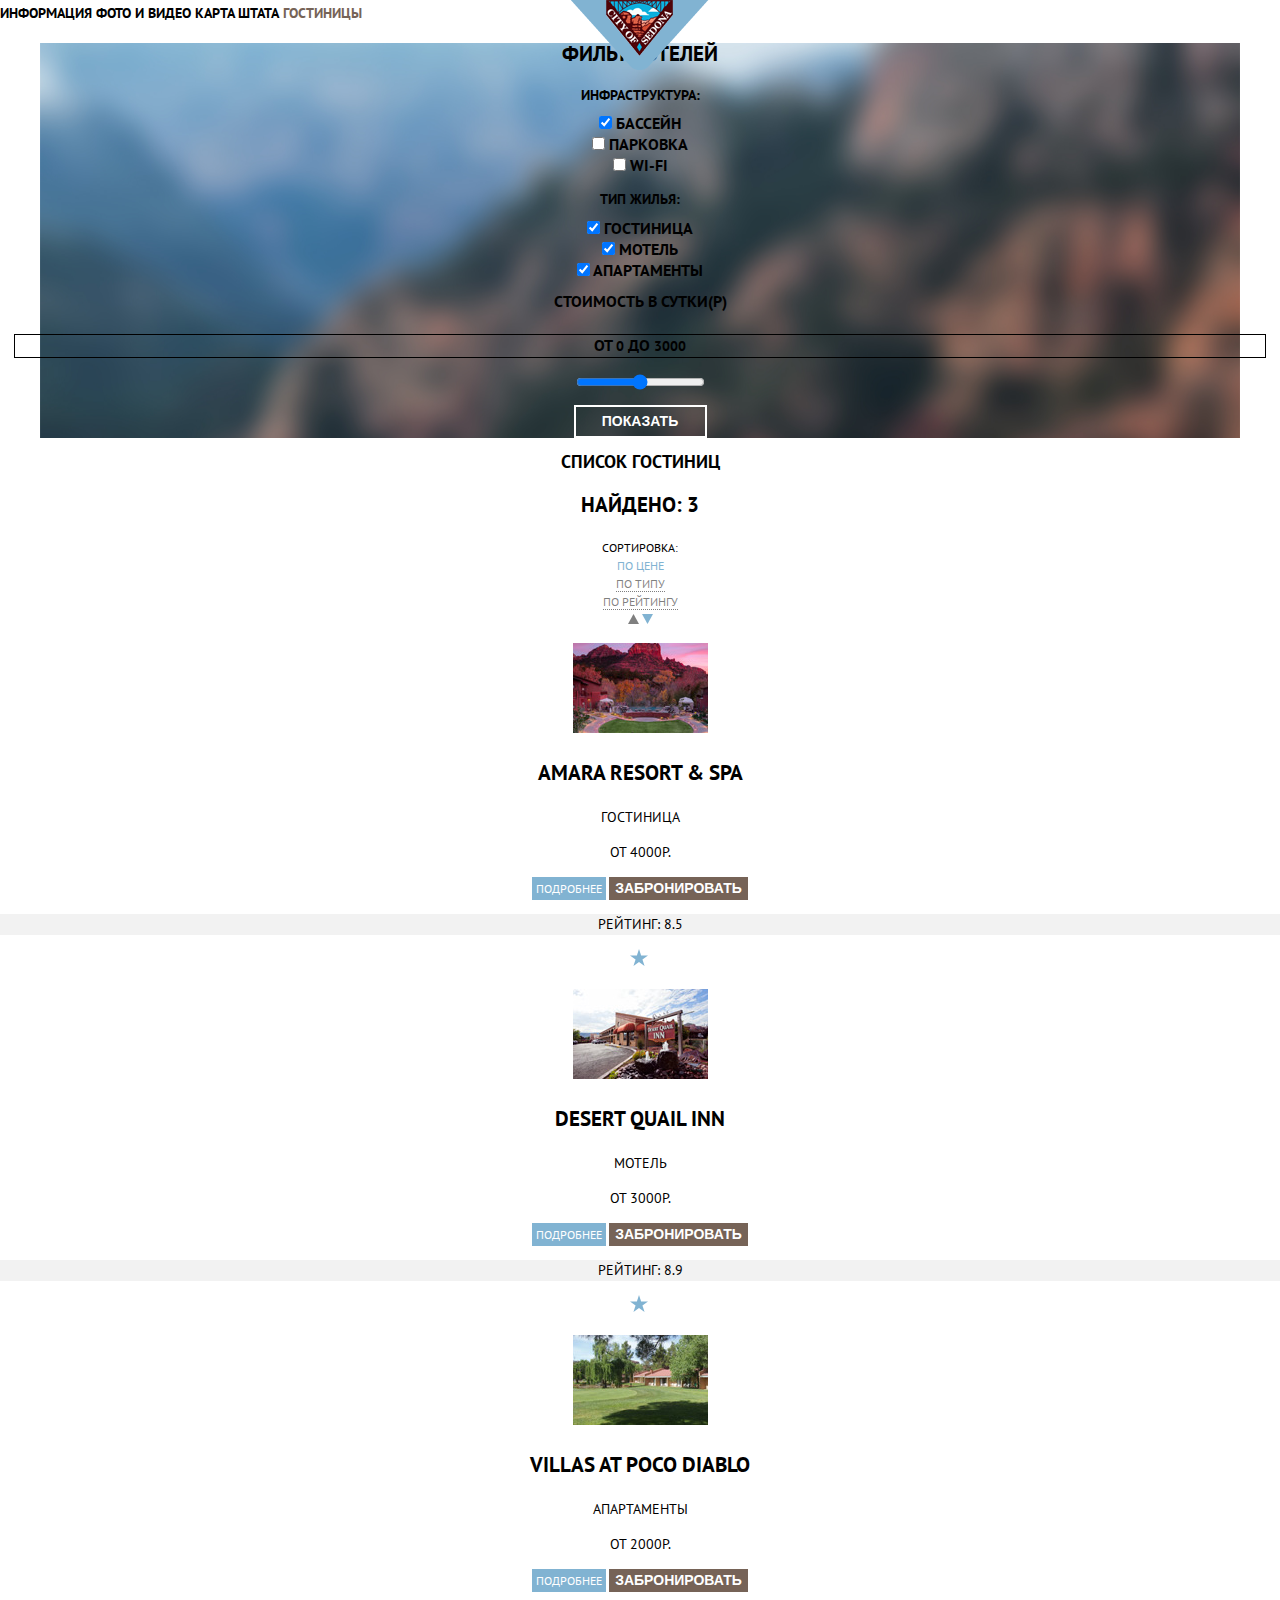
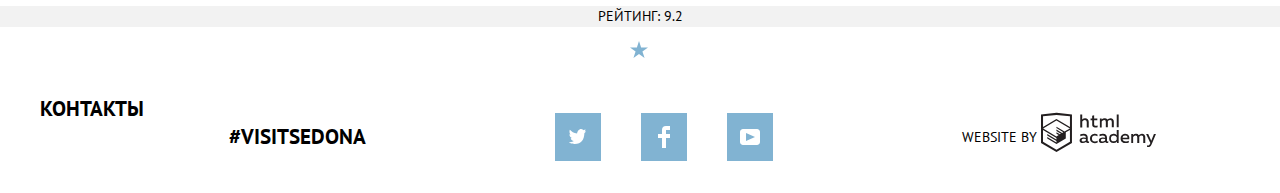
==== hotels.html @ 6b47d081 "Исправлены ошибки базовой стилизации" ====
<!DOCTYPE html>
<html lang="ru">
  <head>
    <meta charset="utf-8">
    <title>HTML Academy: Седона</title>
    <link href="https://fonts.googleapis.com/css?family=PT+Sans:400,700&amp;subset=cyrillic" rel="stylesheet">
    <link href="css/normalize.css" rel="stylesheet">
    <link href="css/style.css" rel="stylesheet">
  </head>
  <body>
  	<!-- Меню -->
	<header class="main-header">
		<nav class="main-menu">
			<a href="index.html" class="main-logo">
				<img src="img/main-logo.png" width="138" height="70" alt="City of Sedona">
			</a>
			<ul class="navigation">
				<li class="navigation-item">
					<a href="info.html" class="navigation-item-link">Информация</a>
				</li>
				<li class="navigation-item">
					<a href="photo.html" class="navigation-item-link">Фото и Видео</a>
				</li>
				<li class="navigation-item">
					<a href="video.html" class="navigation-item-link">Карта штата</a>
				</li>
				<li class="navigation-item navigation-active-item">
					<a href="hotels.html" class="navigation-item-link">Гостиницы</a>
				</li>
			</ul>
		</nav>
	</header>
	<main class="container">
		<!-- Форма выбора -->
		<section class="hotels-filter">
			<h2 class="visually-hidden">Фильтр отелей</h2>
			<form class="filter-form" action="https://echo.htmlacademy.ru" method="post">
				<fieldset class="filter-form-group">
					<legend class="comfort-check">Инфраструктура:</legend>
					<ul class="comfort">
						<li class="comfort-item">
							<input class="check-item" id="pool" type="checkbox" name="pool" checked>
							<label class="check-name" for="pool">Бассейн</label>
						</li>
						<li class="comfort-item">
							<input class="check-item" id="parking" type="checkbox" name="parking">
							<label class="check-name" for="parking">Парковка</label>
						</li>
						<li class="comfort-item">
							<input class="check-item" id="wi-fi" type="checkbox" name="wi-fi">
							<label class="check-name" for="wi-fi">Wi-fi</label>
						</li>
					</ul>
				</fieldset>
				<fieldset class="filter-form-group">
					<legend class="comfort-check">Тип жилья:</legend>
					<ul class="hotels-type">
						<li class="hotels-type-item">
							<input class="check-item" id="hotel" type="checkbox" name="hotel" checked>
							<label class="check-name" for="hotel">Гостиница</label>
						</li>
						<li class="hotels-type-item">
							<input class="check-item" id="motel" type="checkbox" name="motel" checked>
							<label class="check-name" for="motel">Мотель</label>
						</li>
						<li class="hotels-type-item">
							<input class="check-item" id="apartments" type="checkbox" name="apartments" checked>
							<label class="check-name" for="apartments">Апартаменты</label>
						</li>
					</ul>
				</fieldset>
				<fieldset class="filter-form-group">
					<legend class="price-of-day">Стоимость в сутки(Р)</legend>
					<p class="filter-price">
						от
						<span class="filter-price-item">0</span>
						до
						<span class="filter-price-item">3000</span>
					</p>
	      			<input type="range" name="filter-price">
				</fieldset>
				<button class="filter-btn" type="submit">Показать</button>
			</form>
		</section>
		<!-- Сортировка -->
		<section class="hotels-results">
			<h2 class="visually-hidden">Список гостиниц</h2>
			<h3>Найдено: <span class="hotels-count">3</span></h3>
			<span>Сортировка:</span>
			<ul class="hotels-sorting-parameters">
				<!-- 2 класса у цены -->
				<li class="hotel-sorting sorting-active">
					<a href="#" class="hotel-sorting-btn">По цене</a>
				</li> 
				<li class="hotels-sorting">
					<a href="#" class="hotel-sorting-btn">По типу</a>
				</li>
				<li class="hotels-sorting">
					<a href="#" class="hotel-sorting-btn">По рейтингу</a>
				</li>
				<!-- стрелки справа  #231F20-->
			</ul>
			<a href="#" class="sort-up"></a>
			<a href="#" class="sort-down"></a>
		<!-- Список гостиниц -->
				<!-- 1-й -->
			<ul class="hotels-list">
				<li class="hotel-item">
					<p class="hotel-img">	
						<img src="img/hotel1.jpg" alt="Amara Resort & SPA">
					</p>
					<h3>
						<a href="#" class="hotel-name">Amara Resort & SPA</a>
					</h3>
					<!-- <a href="#" class="hotel-name">Amara Resort & SPA</a> -->
					<p class="hotel-type">Гостиница</p>
					<p class="hotel-price">от 4000р.</p>
					<a class="hotel-more-info" href="info.html">Подробнее</a>
					<button class="hotel-btn-booking" type="button">Забронировать</button>
					<p class="rating">Рейтинг: 8.5</p>
					<p class="star-rating" tabindex="0" aria-label="hotel rating">
						<span class="star-item"></span>
					</p>
				</li>
				<!-- 2-ой -->
				<li class="hotel-item">
					<p class="hotel-img">
						<img src="img/hotel2.jpg" alt="Desert Quail Inn">
					</p>
					<h3>
						<a href="#" class="hotel-name">Desert Quail Inn</a>
					</h3>
					<p class="hotel-type">Мотель</p>
					<p class="hotel-price">от 3000р.</p>
					<a class="hotel-more-info" href="info.html">Подробнее</a>
					<button class="hotel-btn-booking" type="button">Забронировать</button>
					<p class="rating">Рейтинг: 8.9</p>
					<p class="star-rating" tabindex="0" aria-label="hotel rating">
						<span class="star-item"></span>
					</p>
				</li>
				<!-- 3-й -->
				<li class="hotel-item">
					<p class="hotel-img">
						<img src="img/hotel3.jpg" alt="Villas at Poco Diablo">
					</p>
					<h3>
						<a href="#" class="hotel-name">Villas at Poco Diablo</a>	
					</h3>
					<p class="hotel-type">Апартаменты</p>
					<p class="hotel-price">от 2000р.</p>
					<a class="hotel-more-info" href="info.html">Подробнее</a>
					<button class="hotel-btn-booking" type="button">Забронировать</button>
					<p class="rating">Рейтинг: 9.2</p>
					<p class="star-rating" tabindex="0" aria-label="hotel rating">
						<span class="star-item"></span>
					</p>
				</li>
			</ul>				
		</section>
	</main>
	<footer class="main-footer">
		<!-- Контакты -->
		<h2 class="visually-hidden">Контакты</h2>
		<div class="footer-hashtag">
			<p class="hashtag">#Visitsedona</p>
		</div>
		<div class="footer-social">
			<ul class="social">
				<li class="social-item">
					<a href="https://www.google.ru/" class="twitter" aria-label="twitter"></a>
				</li>
				<li class="social-item">
					<a href="https://www.google.ru/" class="facebook" aria-label="facebook"></a>
				</li>
				<li class="social-item">
					<a href="https://www.google.ru/" class="youtube" aria-label="youtube"></a>
				</li>
			</ul>
		</div>
		<div class="footer-copyright">
			<span class="website">Website by</span>
			<a href="https://htmlacademy.ru/intensive/htmlcss" class="footer-logo" aria-label="Website HTML Academy">
				<img src="img/logo-htmlacademy.svg" width="115" height="41" alt="HTML-Academy">
			</a>
		</div>
	</footer>
  </body>
</html>
---- css/style.css ----
body {
	margin: 0;
	padding: 0;
	
	font-family: "PT Sans", Arial, sans-serif;
	font-size: 14px;
	line-height: 21px;
	font-weight: bold;
	color: #000;
	text-transform: uppercase;

}

a {
  text-decoration: none;
}

ul {
	padding: 0;
	margin: 0;
}

.main-logo {
	position: absolute;
	margin-top: 0px;
	left: 50%;
	transform: translateX(-50%);
}

.main-menu {
	font-size: 14px;
	line-height: 26px;
	color: #ffffff;
	position: relative;
	background-color: #ffffff;
}

.navigation {
	list-style: none;
  	
}

.navigation-item {
  	display: inline-block;
}



/*ссылки в меню навигации*/
.navigation-item-link {
	text-decoration: none;
	color: #000;

}

.navigation-item-link:hover,
.navigation-item-link:focus {
	color: #81b3d2;
}

.navigation-item-link:active{
	color: rgba(0,0,0, 0.5);
}

.navigation-active-item .navigation-item-link{
	color: rgb(118,99,87);
}

/*main*/
.container{
	background-color: #fff;
	text-align: center;
	
}
/*фон для приемуществ*/
.reasons-list,
.features-list{
	list-style: none;
	font-size: 0;
	margin: 0;
	padding: 0;
	
}

.reasons-city {
	font-size: 21px;
	line-height: 21px;
	font-weight: bold;
}

.reasons-city-text {
	font-size: 14px;
	line-height: 24px;
	font-weight: normal;

}

.reasons-item {
	background-color: rgb(129,179,210);

	padding: 20px;
	
	font-size: 21px;
	line-height: 21px;
	/*text-align: center;*/
	font-weight: bold;
	font-weight: normal;
}

.reasons-list .last-reasons{
	background-color: rgb(238,238,238);
	padding: 20px;
		
	font-size: 21px;
	line-height: 21px;
	/*text-align: center;*/
	font-weight: bold;
	font-weight: normal;
}


/*списки преимуществ*/

.reasons-name{
	font-size: 21px;
	line-height: 21px;
	font-weight: bold;
}
.reasons-number,
.reasons-text {
	font-size: 14px;
	line-height: 21px;

}

.features-item {
	font-weight: bold;
	font-size: 21px;
	line-height: 21px;
	text-align: center;
}



/*.features-caption {*/
	/*font-weight: bold;
	font-size: 21px;
	line-height: 21px;
	text-align: center;
}*/

.features-text {
	font-size: 14px;
	line-height: 21px;
	
	font-weight: normal;
}

/*.about .reasons-text,
.reasons-name{
	text-align: center;
}*/

/*Поиск гостиницы в Седоне*/

.booking {
	text-align: center;
}

.booking-interesting {
	font-size: 30px;
	line-height: 36px;
}

.booking-text {
	font-size: 14px;
	line-height: 24px;
	font-weight: normal;
}

.booking-form-btn {
	font-size: 21px;
	line-height: 26px;
	text-align: center;
	font-weight: bold;
	text-transform: uppercase;

	background-color: rgb(118,99,87);
	color: rgb(255,255,255);

	border: none;
	width: 568px;
	height: 86px;
}

.booking-form-btn:hover {
	background-color: rgb(96,78,67);
}

.booking-form-btn:active {
	background-color: rgb(80,62,51);
	color: rgba(255,255,255, 0.5);
}

.calendar {
	border: none;
	padding: 5px;
	width: 21px;
	height: 22px;	
}

.people-btn {
	/*background-position: center;*/
	border: none;
	padding: 5px;
}

.hotels-search {
	text-align: center;
}

.find-btn {
	padding: 10px;
	margin: 10px;
	text-transform: uppercase;
	font-size: 21px;
	line-height: 26px;
	text-align: center;
	font-weight: bold;
	color: rgb(255,255,255);

	background-color: rgb(129,179,210);
	width: 458px;
	/*height: 58px;*/
	border: none;
}

.find-btn:hover {
	background-color: rgb(102,158,192);
}

.find-btn:active {
	background-color: rgb(102,158,192);
	color: rgba(255,255,255, 0.5);
}

/*форма поиска*/

.hotels-search-form {
	font-size: 14px;
	line-height: 26px;
	font-weight: bold;

}

.date-input {
	font-size: 14px;
	line-height: 26px;
	font-weight: bold;

	border: none;
	width: 346px;
	/*height: 38px;*/
	background-color: rgb(242,242,242);
}

.adults {
	background-color: rgb(242,242,242);
	text-align: center;
	border: none;
	width: 38px;
	height: 38px;
}

.calendar {
	text-align: center;
	border: none;
	cursor: pointer;

	background-image: url("../img/calendar.svg");
}

.count-input {
	background-color: rgb(242,242,242);
	text-align: center;
	border: none;
	width: 38px;
	height: 38px;
}

.people-btn {

	border: none;
	width: 38px;
	height: 38px;
	
}

.count-minus {
	background-image: url("../img/minus.png");
	background-repeat: no-repeat;
	background-position: center;

}

.count-plus {
	background-image: url("../img/plus.png");
	background-repeat: no-repeat;
	background-position: center;
}

/*footer*/
/* flex footer*/
.main-footer {
	display: flex;
	min-height: 112px;
	max-width: 1200px;
	margin: auto;
/*	flex-direction: row;
	justify-content: center*/;
}

.footer-hashtag {
	/*display: flex;*/
	font-size: 21px;
	line-height: 26px;
	text-align: center;
	font-weight: bold;

	margin: auto;
}

.footer-copyright {
	font-size: 14px;
	line-height: 26px;
	text-align: center;
}

.footer-social {
	margin: auto;
}
.social {
	display: flex;
}

.social-item li:not(:last-child) {
	margin-right: 5px;
}

.footer-copyright {
	margin: auto;
}

/*.copyrigth-wraper {
	margin: auto;
}*/

.website {
	display: inline-block;
	vertical-align: middle;
	font-weight: normal;
}

.footer-logo {
	display: inline-block;
	vertical-align: middle;
}

.social-item {
	list-style: none;
	margin: 10px;
	padding: 10px;
	text-align: center;
	display: inline-block;
	vertical-align: middle;
}

.twitter,
.facebook,
.youtube {
	display: inline-block;
	width: 46px;
	height: 48px;
	background-image: url("../img/twitter.svg");
	background-repeat: no-repeat;
	background-color: rgb(129,179,210);
	vertical-align: middle;
	background-position: center;
}

.facebook {
	background-image: url("../img/fb-icon.svg");
}

.youtube {
	background-image: url("../img/youtube.svg");
}


/*hotels*/
.hotels-filter {
	background-image: url("../img/filter background.png");
	background-repeat: no-repeat;
  	background-position: top center;
  	list-style: none;

}

.filter-form-group {
	border: none;
	font-size: 16px;
	line-height: 21px;

}

/*.filter-check legend {
	font-size: 16px;
	line-height: 21px;
}*/

.filter-price-item {
	font-size: 14px;
	line-height: 21px;
	
}

.filter-price {
	border: 1px solid #000000;
}

.filter-btn {
	font-size: 14px;
	line-height: 21px;
	font-weight: bold;
	text-transform: uppercase;
	padding: 4px;
	color: #fff;
	background-color: transparent;
	border: 2px solid white;
	width: 133px;
	/*height: 32px;*/

}

.comfort,
.hotels-type{
	list-style: none;
	position: 0;
	margin: 0;
}

.comfort-check {
	font-size: 14px;
	line-height: 26px;
}

.hotels-sorting-parameters {
	list-style: none;
}

.hotels-results h3 {
	font-size: 21px;
	line-height: 26px;
}

.hotels-results span {
	font-size: 12px;
	line-height: 18px;
}
.hotels-results .hotels-count {
	font-size: 21px;
	line-height: 26px;
}

/*сортировка*/
.hotels-results {
	font-size: 12px;
	line-height: 18px;
	font-weight: normal;
}


.hotels-sorting a {
	font-size: 12px;
	line-height: 18px;
	text-decoration: none;
	border-bottom: 1px dotted;
	color: rgba(0,0,0, 0.5);
	list-style: none;
}

.hotels-sorting a:hover {
	color: #81b3d2;
}

.hotels-sorting a:active {
	color: #000;
}

.sorting-active a {
	color: #81b3d2;
}

.sort-up {
	display: inline-block;
	background-image: url("../img/icon-up-dir.svg");
	background-repeat: no-repeat;
	width: 11px;
	height: 10px;
	
}

.sort-down {
	display: inline-block;
	background-image: url("../img/icon-down-dir.svg");
	background-repeat: no-repeat;
	width: 11px;
	height: 10px;

}

/*Список отелей*/

.hotels-list {
	list-style: none;
}

.hotel-name {
	text-decoration: none;
	font-size: 21px;
	line-height: 26px;
	font-weight: bold;
	color: #000;
}

.hotel-name:hover {
	color: rgb(129,179,210);
}

.hotel-name:active {
	color: rgba(0,0,0, 0.5);
}

.hotel-item p {
	font-size: 14px;
	line-height: 21px;
}

.hotel-more-info {
	padding: 4px;
	text-decoration: none;
	background-color: rgb(129,179,210);
	color: rgb(255,255,255);
}

.hotel-more-info:hover {
	background-color: rgb(102,158,192);
	color: rgb(255,255,255);
}

.hotel-more-info:active {
	background-color: rgb(84,150,189);
	color: rgba(255,255,255, 0.5);
}

.hotel-btn-booking {
	
	font-size: 14px;
	line-height: 21px;
	text-align: center;
	font-weight: bold;
	text-transform: uppercase;
	background-color: rgb(118,99,87);
	color: rgb(255,255,255);
	border: none;
}

.hotel-btn-booking:hover {
	background-color: rgb(96,78,67);
}

.hotel-btn-booking:active {
	background-color: rgb(80,62,51);
	color: rgba(255,255,255, 0.5);
}

.rating {
	background-color: #f2f2f2;
}

.star-item {
	display: inline-block;
	background-image: url("../img/star.svg");
	background-repeat: no-repeat;
	color: rgb(129,179,210);
	width: 20px;
	height: 20px;
}
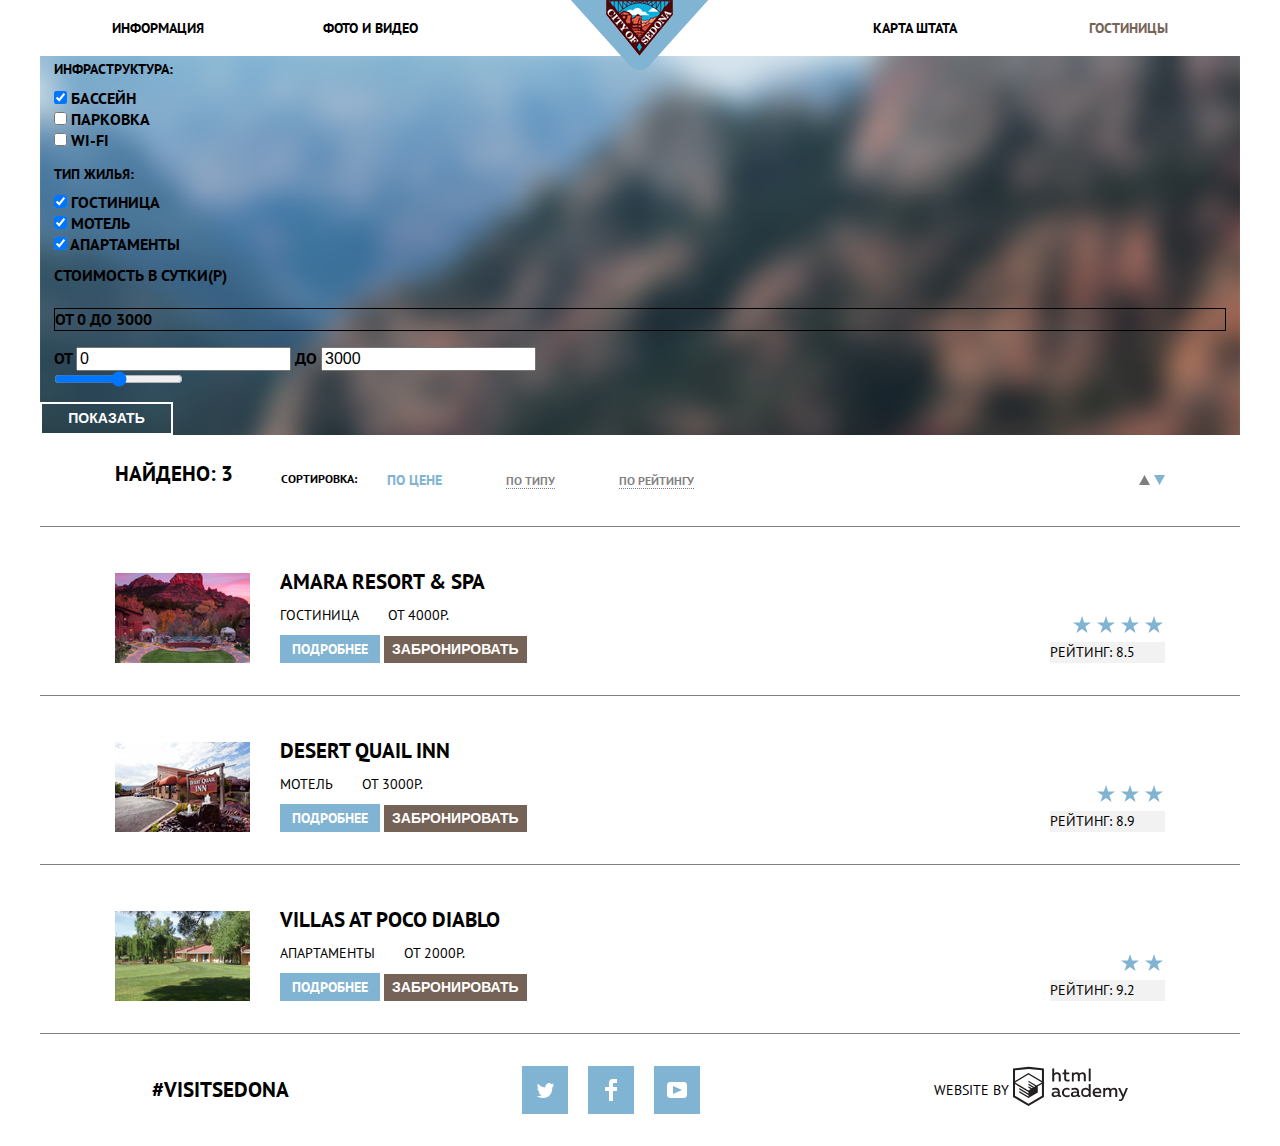
==== commit 771fa7fd: "Сетка на флексах" ====
--- a/hotels.html
+++ b/hotels.html
@@ -9,181 +9,251 @@
   </head>
   <body>
   	<!-- Меню -->
-	<header class="main-header">
-		<nav class="main-menu">
-			<a href="index.html" class="main-logo">
-				<img src="img/main-logo.png" width="138" height="70" alt="City of Sedona">
-			</a>
-			<ul class="navigation">
-				<li class="navigation-item">
-					<a href="info.html" class="navigation-item-link">Информация</a>
-				</li>
-				<li class="navigation-item">
-					<a href="photo.html" class="navigation-item-link">Фото и Видео</a>
-				</li>
-				<li class="navigation-item">
-					<a href="video.html" class="navigation-item-link">Карта штата</a>
-				</li>
-				<li class="navigation-item navigation-active-item">
-					<a href="hotels.html" class="navigation-item-link">Гостиницы</a>
-				</li>
-			</ul>
-		</nav>
-	</header>
-	<main class="container">
-		<!-- Форма выбора -->
-		<section class="hotels-filter">
-			<h2 class="visually-hidden">Фильтр отелей</h2>
-			<form class="filter-form" action="https://echo.htmlacademy.ru" method="post">
-				<fieldset class="filter-form-group">
-					<legend class="comfort-check">Инфраструктура:</legend>
-					<ul class="comfort">
-						<li class="comfort-item">
-							<input class="check-item" id="pool" type="checkbox" name="pool" checked>
-							<label class="check-name" for="pool">Бассейн</label>
-						</li>
-						<li class="comfort-item">
-							<input class="check-item" id="parking" type="checkbox" name="parking">
-							<label class="check-name" for="parking">Парковка</label>
-						</li>
-						<li class="comfort-item">
-							<input class="check-item" id="wi-fi" type="checkbox" name="wi-fi">
-							<label class="check-name" for="wi-fi">Wi-fi</label>
-						</li>
-					</ul>
-				</fieldset>
-				<fieldset class="filter-form-group">
-					<legend class="comfort-check">Тип жилья:</legend>
-					<ul class="hotels-type">
-						<li class="hotels-type-item">
-							<input class="check-item" id="hotel" type="checkbox" name="hotel" checked>
-							<label class="check-name" for="hotel">Гостиница</label>
-						</li>
-						<li class="hotels-type-item">
-							<input class="check-item" id="motel" type="checkbox" name="motel" checked>
-							<label class="check-name" for="motel">Мотель</label>
-						</li>
-						<li class="hotels-type-item">
-							<input class="check-item" id="apartments" type="checkbox" name="apartments" checked>
-							<label class="check-name" for="apartments">Апартаменты</label>
-						</li>
-					</ul>
-				</fieldset>
-				<fieldset class="filter-form-group">
-					<legend class="price-of-day">Стоимость в сутки(Р)</legend>
-					<p class="filter-price">
-						от
-						<span class="filter-price-item">0</span>
-						до
-						<span class="filter-price-item">3000</span>
-					</p>
-	      			<input type="range" name="filter-price">
-				</fieldset>
-				<button class="filter-btn" type="submit">Показать</button>
-			</form>
-		</section>
-		<!-- Сортировка -->
-		<section class="hotels-results">
-			<h2 class="visually-hidden">Список гостиниц</h2>
-			<h3>Найдено: <span class="hotels-count">3</span></h3>
-			<span>Сортировка:</span>
-			<ul class="hotels-sorting-parameters">
-				<!-- 2 класса у цены -->
-				<li class="hotel-sorting sorting-active">
-					<a href="#" class="hotel-sorting-btn">По цене</a>
-				</li> 
-				<li class="hotels-sorting">
-					<a href="#" class="hotel-sorting-btn">По типу</a>
-				</li>
-				<li class="hotels-sorting">
-					<a href="#" class="hotel-sorting-btn">По рейтингу</a>
-				</li>
-				<!-- стрелки справа  #231F20-->
-			</ul>
-			<a href="#" class="sort-up"></a>
-			<a href="#" class="sort-down"></a>
-		<!-- Список гостиниц -->
-				<!-- 1-й -->
-			<ul class="hotels-list">
-				<li class="hotel-item">
-					<p class="hotel-img">	
-						<img src="img/hotel1.jpg" alt="Amara Resort & SPA">
-					</p>
-					<h3>
-						<a href="#" class="hotel-name">Amara Resort & SPA</a>
-					</h3>
-					<!-- <a href="#" class="hotel-name">Amara Resort & SPA</a> -->
-					<p class="hotel-type">Гостиница</p>
-					<p class="hotel-price">от 4000р.</p>
-					<a class="hotel-more-info" href="info.html">Подробнее</a>
-					<button class="hotel-btn-booking" type="button">Забронировать</button>
-					<p class="rating">Рейтинг: 8.5</p>
-					<p class="star-rating" tabindex="0" aria-label="hotel rating">
-						<span class="star-item"></span>
-					</p>
-				</li>
-				<!-- 2-ой -->
-				<li class="hotel-item">
-					<p class="hotel-img">
-						<img src="img/hotel2.jpg" alt="Desert Quail Inn">
-					</p>
-					<h3>
-						<a href="#" class="hotel-name">Desert Quail Inn</a>
-					</h3>
-					<p class="hotel-type">Мотель</p>
-					<p class="hotel-price">от 3000р.</p>
-					<a class="hotel-more-info" href="info.html">Подробнее</a>
-					<button class="hotel-btn-booking" type="button">Забронировать</button>
-					<p class="rating">Рейтинг: 8.9</p>
-					<p class="star-rating" tabindex="0" aria-label="hotel rating">
-						<span class="star-item"></span>
-					</p>
-				</li>
-				<!-- 3-й -->
-				<li class="hotel-item">
-					<p class="hotel-img">
-						<img src="img/hotel3.jpg" alt="Villas at Poco Diablo">
-					</p>
-					<h3>
-						<a href="#" class="hotel-name">Villas at Poco Diablo</a>	
-					</h3>
-					<p class="hotel-type">Апартаменты</p>
-					<p class="hotel-price">от 2000р.</p>
-					<a class="hotel-more-info" href="info.html">Подробнее</a>
-					<button class="hotel-btn-booking" type="button">Забронировать</button>
-					<p class="rating">Рейтинг: 9.2</p>
-					<p class="star-rating" tabindex="0" aria-label="hotel rating">
-						<span class="star-item"></span>
-					</p>
-				</li>
-			</ul>				
-		</section>
-	</main>
-	<footer class="main-footer">
-		<!-- Контакты -->
-		<h2 class="visually-hidden">Контакты</h2>
-		<div class="footer-hashtag">
-			<p class="hashtag">#Visitsedona</p>
-		</div>
-		<div class="footer-social">
-			<ul class="social">
-				<li class="social-item">
-					<a href="https://www.google.ru/" class="twitter" aria-label="twitter"></a>
-				</li>
-				<li class="social-item">
-					<a href="https://www.google.ru/" class="facebook" aria-label="facebook"></a>
-				</li>
-				<li class="social-item">
-					<a href="https://www.google.ru/" class="youtube" aria-label="youtube"></a>
-				</li>
-			</ul>
-		</div>
-		<div class="footer-copyright">
-			<span class="website">Website by</span>
-			<a href="https://htmlacademy.ru/intensive/htmlcss" class="footer-logo" aria-label="Website HTML Academy">
-				<img src="img/logo-htmlacademy.svg" width="115" height="41" alt="HTML-Academy">
-			</a>
-		</div>
-	</footer>
+  	<div class="main-wraper">
+		<header class="main-header">
+			<nav class="main-menu">
+				<a href="index.html" class="main-logo">
+					<img src="img/main-logo.png" width="138" height="70" alt="City of Sedona">
+				</a>
+				<ul class="navigation">
+					<li class="navigation-item">
+						<a href="info.html" class="navigation-item-link">Информация</a>
+					</li>
+					<li class="navigation-item">
+						<a href="photo.html" class="navigation-item-link">Фото и Видео</a>
+					</li>
+					<li class="navigation-item">
+						<a href="video.html" class="navigation-item-link">Карта штата</a>
+					</li>
+					<li class="navigation-item navigation-active-item">
+						<a href="hotels.html" class="navigation-item-link">Гостиницы</a>
+					</li>
+				</ul>
+			</nav>
+		</header>
+		<main class="container conteiner-styles">
+			<!-- Форма выбора -->
+			<section class="hotels-filter">
+				<h2 class="visually-hidden">Фильтр отелей</h2>
+				<form class="filter-form" action="https://echo.htmlacademy.ru" method="post">
+					<fieldset class="filter-form-group">
+						<legend class="comfort-check">Инфраструктура:</legend>
+						<ul class="comfort">
+							<li class="comfort-item">
+								<input class="check-item" id="pool" type="checkbox" name="pool" checked>
+								<label class="check-name" for="pool">Бассейн</label>
+							</li>
+							<li class="comfort-item">
+								<input class="check-item" id="parking" type="checkbox" name="parking">
+								<label class="check-name" for="parking">Парковка</label>
+							</li>
+							<li class="comfort-item">
+								<input class="check-item" id="wi-fi" type="checkbox" name="wi-fi">
+								<label class="check-name" for="wi-fi">Wi-fi</label>
+							</li>
+						</ul>
+					</fieldset>
+					<fieldset class="filter-form-group">
+						<legend class="comfort-check">Тип жилья:</legend>
+						<ul class="hotels-type">
+							<li class="hotels-type-item">
+								<input class="check-item" id="hotel" type="checkbox" name="hotel" checked>
+								<label class="check-name" for="hotel">Гостиница</label>
+							</li>
+							<li class="hotels-type-item">
+								<input class="check-item" id="motel" type="checkbox" name="motel" checked>
+								<label class="check-name" for="motel">Мотель</label>
+							</li>
+							<li class="hotels-type-item">
+								<input class="check-item" id="apartments" type="checkbox" name="apartments" checked>
+								<label class="check-name" for="apartments">Апартаменты</label>
+							</li>
+						</ul>
+					</fieldset>
+					<fieldset class="filter-form-group">
+						<legend class="price-of-day">Стоимость в сутки(Р)</legend>
+						<p class="filter-price">
+							от
+							<span class="filter-price-item">0</span>
+							до
+							<span class="filter-price-item">3000</span>
+						</p>
+						<div class="price-controls">
+       						<label class="min-price">от <input type="text" name="min-price" value="0">
+       						</label>
+        					<label class="max-price">до <input type="text" name="max-price" value="3000">
+        					</label>
+      					</div>
+		      			<input type="range" name="filter-price">
+<!-- 111111 -->
+		      			<!-- <div class="filter-range-title">Стоимость в сутки (р):</div>
+      					<div class="price-controls">
+        					<label class="min-price">от <input type="text" name="min-price" value="0">
+        					</label>
+        					<label class="max-price">до <input type="text" name="max-price" value="3000">
+        					</label>
+      					</div>
+      					<div class="range-controls">
+        					<div class="scale">
+          						<div class="bar"></div>
+        					</div>
+        					<div class="range-toggle range-toggle-min"></div>
+        					<div class="range-toggle range-toggle-max"></div>
+      					</div> -->
+					</fieldset>
+					<!-- <button class="btn-transparent" type="submit">Показать</button> -->
+					<button class="filter-btn" type="submit">Показать</button>
+				</form>
+			</section>
+			<!-- Сортировка -->
+			<section class="hotels-results">
+				<h2 class="visually-hidden">Список гостиниц</h2>
+				<div class="hotel-filter-wraper">
+					<div class="hotel-sorting-wraper">
+						<h3>Найдено: <span class="hotels-count">3</span></h3>
+						<span class="hotel-sorting-title">Сортировка:</span>
+						<!-- <div class="sorting-wraper"> -->
+							<ul class="hotels-sorting-parameters">
+								<!-- 2 класса у цены -->
+								<li class="hotel-sorting sorting-active">
+									<a href="#" class="hotel-sorting-btn">По цене</a>
+								</li> 
+								<li class="hotels-sorting">
+									<a href="#" class="hotel-sorting-btn">По типу</a>
+								</li>
+								<li class="hotels-sorting">
+									<a href="#" class="hotel-sorting-btn">По рейтингу</a>
+								</li>
+								<!-- стрелки справа  #231F20-->
+							</ul>
+						<!-- </div> -->
+					</div>
+					<div class="triangle-wraper">
+						<a href="#" class="sort-up"></a>
+						<a href="#" class="sort-down"></a>
+					</div>
+				</div>
+			<!-- Список гостиниц -->
+					<!-- 1-й -->
+				<ul class="hotels-list">
+					<li class="hotel-item">
+						<p class="hotel-img">	
+							<img src="img/hotel1.jpg" alt="Amara Resort & SPA">
+						</p>
+						<div class="hotel-item-wraper">
+							<div class="content-wraper">
+								<div class="content-item-wraper">
+									<h3>
+										<a href="#" class="hotel-name">Amara Resort & SPA</a>
+									</h3>
+									<span class="hotel-type">Гостиница</span>
+									<span class="hotel-price">от 4000р.</span>
+								</div>
+								<div class="content-rating-wraper">
+									<!-- <p class="hotel-type">Гостиница</p>
+									<p class="hotel-price">от 4000р.</p> -->
+									<a class="hotel-more-info" href="info.html">Подробнее</a>
+									<button class="hotel-btn-booking" type="button">Забронировать</button>
+								</div>
+							</div>
+							<div class="rating-wraper">
+								<p class="star-rating" tabindex="0" aria-label="this hotel has four stars">
+									<span class="star-item"></span>
+									<span class="star-item"></span>
+									<span class="star-item"></span>
+									<span class="star-item"></span>
+								</p>
+								<p class="rating">Рейтинг: 8.5</p>
+							</div>
+						</div>
+					</li>
+					<!-- 2-ой -->
+					<li class="hotel-item">
+						<p class="hotel-img">
+							<img src="img/hotel2.jpg" alt="Desert Quail Inn">
+						</p>
+						<div class="hotel-item-wraper">
+							<div class="content-wraper">
+								<div class="content-item-wraper">
+									<h3>
+										<a href="#" class="hotel-name">Desert Quail Inn</a>
+									</h3>
+									<span class="hotel-type">Мотель</span>
+									<span class="hotel-price">от 3000р.</span>
+								</div>
+								<div class="content-rating-wraper">
+									<a class="hotel-more-info" href="info.html">Подробнее</a>
+									<button class="hotel-btn-booking" type="button">Забронировать</button>
+								</div>
+							</div>
+							<div class="rating-wraper">
+									<p class="star-rating" tabindex="0" aria-label="this hotel has three stars">
+										<span class="star-item"></span>
+										<span class="star-item"></span>
+										<span class="star-item"></span>
+									</p>
+									<p class="rating">Рейтинг: 8.9</p>
+							</div>
+						</div>
+					</li>
+					<!-- 3-й -->
+					<li class="hotel-item">
+						<p class="hotel-img">
+							<img src="img/hotel3.jpg" alt="Villas at Poco Diablo">
+						</p>
+						<div class="hotel-item-wraper">
+							<div class="content-wraper">
+								<div class="content-item-wraper">
+									<h3>
+										<a href="#" class="hotel-name">Villas at Poco Diablo</a>	
+									</h3>
+									<span class="hotel-type">Апартаменты</span>
+									<span class="hotel-price">от 2000р.</span>
+								</div>
+								<div class="content-rating-wraper">
+									<a class="hotel-more-info" href="info.html">Подробнее</a>
+									<button class="hotel-btn-booking" type="button">Забронировать</button>
+								</div>
+							</div>
+							<div class="rating-wraper">
+									
+									<p class="star-rating" tabindex="0" aria-label="this hotel has two stars">
+										<span class="star-item"></span>
+										<span class="star-item"></span>
+									</p>
+									<p class="rating">Рейтинг: 9.2</p>
+							</div>
+						</div>
+					</li>
+				</ul>				
+			</section>
+		</main>
+		<footer class="main-footer">
+			<!-- Контакты -->
+			<h2 class="visually-hidden">Контакты</h2>
+			<div class="footer-hashtag">
+				<p class="hashtag">#Visitsedona</p>
+			</div>
+			<div class="footer-social">
+				<ul class="social">
+					<li class="social-item">
+						<a href="https://www.google.ru/" class="twitter" aria-label="twitter"></a>
+					</li>
+					<li class="social-item">
+						<a href="https://www.google.ru/" class="facebook" aria-label="facebook"></a>
+					</li>
+					<li class="social-item">
+						<a href="https://www.google.ru/" class="youtube" aria-label="youtube"></a>
+					</li>
+				</ul>
+			</div>
+			<div class="footer-copyright">
+				<span class="website">Website by</span>
+				<a href="https://htmlacademy.ru/intensive/htmlcss" class="footer-logo" aria-label="Website HTML Academy">
+					<img src="img/logo-htmlacademy.svg" width="115" height="41" alt="HTML-Academy">
+				</a>
+			</div>
+		</footer>
+	</div>
   </body>
 </html>--- a/css/style.css
+++ b/css/style.css
@@ -6,9 +6,10 @@
 	font-size: 14px;
 	line-height: 21px;
 	font-weight: bold;
-	color: #000;
+	/*color: #000;*/
 	text-transform: uppercase;
 
+	/*position: relative;*/
 }
 
 a {
@@ -20,31 +21,73 @@
 	margin: 0;
 }
 
+.visually-hidden {
+	position: absolute;
+  	clip: rect(0 0 0 0);
+  	width: 1px;
+  	height: 1px;
+  	margin: -1px;
+}
+
+.main-wraper {
+	width: 1200px;
+	margin: 0 auto;
+}
+
 .main-logo {
 	position: absolute;
-	margin-top: 0px;
+	top: 0px;
 	left: 50%;
 	transform: translateX(-50%);
+	z-index: 100;
 }
 
 .main-menu {
 	font-size: 14px;
 	line-height: 26px;
 	color: #ffffff;
-	position: relative;
+	padding: 15px 0;
 	background-color: #ffffff;
+	/*min-height: 56px;*/
+	/*display: flex;*/
+	
 }
 
 .navigation {
 	list-style: none;
-  	
+	display: flex;
+	max-width: 1200px;
+	flex-direction: row;
+	margin-left: 6%;
+	margin-right: 6%;
+	align-items: center;
+
+
 }
 
 .navigation-item {
   	display: inline-block;
-}
-
-
+  	width: 20%;
+	align-items: center;
+
+}
+
+.navigation-item:nth-of-type(1),
+.navigation-item:nth-of-type(2) {
+	text-align: left;
+}
+
+.navigation-item:nth-of-type(3),
+.navigation-item:nth-of-type(4) {
+	text-align: right;
+}
+
+.navigation-item:nth-of-type(2) {
+	margin-right: 20%;
+}
+/*.navigation-item:nth-of-type(1) {
+	margin-left: 20%;
+}*/
 
 /*ссылки в меню навигации*/
 .navigation-item-link {
@@ -70,67 +113,111 @@
 .container{
 	background-color: #fff;
 	text-align: center;
-	
-}
-/*фон для приемуществ*/
+	margin: 0 auto;
+}
+
+.conteiner-styles {
+		text-align: left;
+}
+/*картинка фона*/
+.promo {
+	position: relative;
+	/*top:67;*/
+	/*max-width: 1200px;*/
+}
+
+.promo img {
+	display: block;
+}
+
+.promo:after {
+	position: absolute;
+	content: "";
+	bottom: 0;
+	left: 0;
+	background-image: url(../img/background-image-bottom.png);
+	background-repeat: no-repeat;
+	width: 100%;
+	height: 57px;
+
+}
+
+.reasons-intro {
+	background-color: white;
+}
+
+
+/* Преимущества */
+.reasons-city {
+	font-size: 21px;
+	line-height: 26px;
+	font-weight: bold;
+	margin: 25px;
+}
+
+.reasons-city-text {
+	font-size: 14px;
+	line-height: 24px;
+	font-weight: normal;
+	padding: 23px;
+}
+
 .reasons-list,
 .features-list{
 	list-style: none;
 	font-size: 0;
-	margin: 0;
-	padding: 0;
-	
-}
-
-.reasons-city {
-	font-size: 21px;
-	line-height: 21px;
-	font-weight: bold;
-}
-
-.reasons-city-text {
-	font-size: 14px;
-	line-height: 24px;
-	font-weight: normal;
+	display: flex;
+	flex-direction: row;
+}
+
+.about ul:last-child {
+	text-align: left;
+	flex-wrap: wrap;
+	flex-direction: row;
 
 }
 
 .reasons-item {
 	background-color: rgb(129,179,210);
-
+	/*text-align: left;*/
+	box-sizing: border-box;
+	width: 33%;
 	padding: 20px;
-	
-	font-size: 21px;
-	line-height: 21px;
-	/*text-align: center;*/
+	font-size: 21px;
+	line-height: 26px;
+	text-align: center;
+
 	font-weight: bold;
 	font-weight: normal;
 }
 
-.reasons-list .last-reasons{
+.reasons-img {
+	width: 66%;
+}
+
+.last-reasons{
 	background-color: rgb(238,238,238);
-	padding: 20px;
-		
-	font-size: 21px;
-	line-height: 21px;
-	/*text-align: center;*/
+	font-size: 21px;
+	line-height: 21px;
+	align-items: center;
 	font-weight: bold;
 	font-weight: normal;
 }
 
-
 /*списки преимуществ*/
 
 .reasons-name{
 	font-size: 21px;
-	line-height: 21px;
-	font-weight: bold;
-}
+	font-weight: bold;
+	padding: 0;
+	margin: 0;
+}
+
 .reasons-number,
 .reasons-text {
 	font-size: 14px;
-	line-height: 21px;
-
+	padding: 0;
+	margin: 0;
 }
 
 .features-item {
@@ -138,16 +225,10 @@
 	font-size: 21px;
 	line-height: 21px;
 	text-align: center;
-}
-
-
-
-/*.features-caption {*/
-	/*font-weight: bold;
-	font-size: 21px;
-	line-height: 21px;
-	text-align: center;
-}*/
+	padding: 0;
+	margin: 0;
+	align-self: center;
+}
 
 .features-text {
 	font-size: 14px;
@@ -156,10 +237,37 @@
 	font-weight: normal;
 }
 
-/*.about .reasons-text,
-.reasons-name{
-	text-align: center;
-}*/
+.features-item:nth-of-type(1):before {
+	display: inline-block;
+	content: "";
+	background-image: url("../img/apartments.svg");
+	background-repeat: no-repeat;
+	color: rgb(129,179,210);
+	width: 75px;
+	height: 72px;
+}
+
+.features-item:nth-of-type(2):before {
+	display: inline-block;
+	content: "";
+	background-image: url("../img/burger.svg");
+	background-repeat: no-repeat;
+	color: rgb(129,179,210);
+	width: 74px;
+	height: 70px;
+
+}
+
+.features-item:nth-of-type(3):before {
+	display: inline-block;
+	content: "";
+	background-image: url("../img/souvenire.svg");
+	background-repeat: no-repeat;
+	color: rgb(129,179,210);
+	width: 64px;
+	height: 76px;
+
+}
 
 /*Поиск гостиницы в Седоне*/
 
@@ -187,10 +295,10 @@
 
 	background-color: rgb(118,99,87);
 	color: rgb(255,255,255);
-
-	border: none;
+	cursor: pointer;
+	border: none;
+	padding: 32px;
 	width: 568px;
-	height: 86px;
 }
 
 .booking-form-btn:hover {
@@ -206,22 +314,29 @@
 	border: none;
 	padding: 5px;
 	width: 21px;
-	height: 22px;	
+	height: 22px;
+
+	text-align: center;
+	border: none;
+	cursor: pointer;
+
+	background-image: url("../img/calendar.svg");
+	color: rgba(0,0,0, 0.5);	
 }
 
 .people-btn {
-	/*background-position: center;*/
 	border: none;
 	padding: 5px;
 }
 
 .hotels-search {
-	text-align: center;
+	display: inline-block;
+	padding: 50px;
+	text-align: center;
+	border: 1px solid black;
 }
 
 .find-btn {
-	padding: 10px;
-	margin: 10px;
 	text-transform: uppercase;
 	font-size: 21px;
 	line-height: 26px;
@@ -230,9 +345,11 @@
 	color: rgb(255,255,255);
 
 	background-color: rgb(129,179,210);
+	padding: 20px;
 	width: 458px;
-	/*height: 58px;*/
-	border: none;
+	border: none;
+
+	cursor: pointer;
 }
 
 .find-btn:hover {
@@ -272,14 +389,6 @@
 	height: 38px;
 }
 
-.calendar {
-	text-align: center;
-	border: none;
-	cursor: pointer;
-
-	background-image: url("../img/calendar.svg");
-}
-
 .count-input {
 	background-color: rgb(242,242,242);
 	text-align: center;
@@ -289,11 +398,9 @@
 }
 
 .people-btn {
-
 	border: none;
 	width: 38px;
 	height: 38px;
-	
 }
 
 .count-minus {
@@ -316,6 +423,9 @@
 	min-height: 112px;
 	max-width: 1200px;
 	margin: auto;
+	/*position: absolute;*/
+	/*bottom: 0;*/
+	/*color: rgba(255,255,255, 0,5);*/
 /*	flex-direction: row;
 	justify-content: center*/;
 }
@@ -325,7 +435,6 @@
 	font-size: 21px;
 	line-height: 26px;
 	text-align: center;
-	font-weight: bold;
 
 	margin: auto;
 }
@@ -339,14 +448,15 @@
 .footer-social {
 	margin: auto;
 }
+
 .social {
 	display: flex;
 }
 
-.social-item li:not(:last-child) {
+/*.social-item li:not(:last-child) {
 	margin-right: 5px;
 }
-
+*/
 .footer-copyright {
 	margin: auto;
 }
@@ -369,7 +479,6 @@
 .social-item {
 	list-style: none;
 	margin: 10px;
-	padding: 10px;
 	text-align: center;
 	display: inline-block;
 	vertical-align: middle;
@@ -396,7 +505,6 @@
 	background-image: url("../img/youtube.svg");
 }
 
-
 /*hotels*/
 .hotels-filter {
 	background-image: url("../img/filter background.png");
@@ -409,7 +517,6 @@
 .filter-form-group {
 	border: none;
 	font-size: 16px;
-	line-height: 21px;
 
 }
 
@@ -418,12 +525,12 @@
 	line-height: 21px;
 }*/
 
-.filter-price-item {
+/*.filter-price-item {
 	font-size: 14px;
 	line-height: 21px;
 	
 }
-
+*/
 .filter-price {
 	border: 1px solid #000000;
 }
@@ -443,20 +550,17 @@
 }
 
 .comfort,
-.hotels-type{
+.hotels-type {
 	list-style: none;
-	position: 0;
-	margin: 0;
-}
+}
+
+
 
 .comfort-check {
 	font-size: 14px;
 	line-height: 26px;
 }
 
-.hotels-sorting-parameters {
-	list-style: none;
-}
 
 .hotels-results h3 {
 	font-size: 21px;
@@ -473,12 +577,12 @@
 }
 
 /*сортировка*/
-.hotels-results {
+/*.hotels-results {
 	font-size: 12px;
 	line-height: 18px;
 	font-weight: normal;
 }
-
+*/
 
 .hotels-sorting a {
 	font-size: 12px;
@@ -525,6 +629,10 @@
 	list-style: none;
 }
 
+.hotels-list li:nth-of-type(1) {
+	border-top: 1px solid gray;
+}
+
 .hotel-name {
 	text-decoration: none;
 	font-size: 21px;
@@ -541,13 +649,9 @@
 	color: rgba(0,0,0, 0.5);
 }
 
-.hotel-item p {
-	font-size: 14px;
-	line-height: 21px;
-}
 
 .hotel-more-info {
-	padding: 4px;
+	padding: 5px 12px;
 	text-decoration: none;
 	background-color: rgb(129,179,210);
 	color: rgb(255,255,255);
@@ -564,12 +668,14 @@
 }
 
 .hotel-btn-booking {
-	
+	padding: 3px 8px;
+
 	font-size: 14px;
 	line-height: 21px;
 	text-align: center;
 	font-weight: bold;
 	text-transform: uppercase;
+
 	background-color: rgb(118,99,87);
 	color: rgb(255,255,255);
 	border: none;
@@ -595,5 +701,122 @@
 	color: rgb(129,179,210);
 	width: 20px;
 	height: 20px;
-}
-
+
+}
+
+/*отели*/
+
+.hotel-filter-wraper {
+	display: flex;
+	justify-content: space-between;
+
+	padding: 5px 75px;
+	padding-left: 75px;
+}
+
+.hotel-sorting-wraper {
+	display: flex;
+	/*justify-content: center;*/
+
+}
+
+.hotel-sorting-wraper li {
+	display: inline-block;
+	/*align-items: center;*/
+	padding: 30px 30px;
+}
+.hotel-sorting-title {
+	display: inline-block;
+	padding-top: 30px;
+	padding-left: 48px;
+
+}
+
+.hotels-sorting-parameters {
+	list-style: none;
+}
+
+
+/*.hotel-sorting-wraper span:nth-of-type(2) {
+	text-align: center;
+	padding: 30px;
+}*/
+
+.triangle-wraper {
+	align-self: center;
+}
+
+
+.hotel-item {
+	position: relative;
+
+	padding: 32px 75px;
+	padding-left: 240px;
+	border-bottom: 1px solid grey;
+}
+
+
+.hotel-item p {
+	font-size: 14px;
+	line-height: 21px;
+	font-weight: normal;
+
+	width: 115px;
+	margin: 0;
+}
+
+.hotel-list {
+	
+}
+
+.hotel-img {
+	/*display: inline-block;*/
+	position: absolute;
+	bottom: 26px;
+	left: 75px;
+}
+
+.hotel-item-wraper {
+	display: flex;
+	justify-content: space-between;
+	flex-wrap: wrap;
+
+}
+
+.content-wraper h3 {
+	width: 100%;
+	padding: 10px 0;
+	margin: 0;
+}
+.rating-wraper {
+	align-self: flex-end;
+	
+}
+
+.content-item-wraper {
+
+	padding-bottom: 10px;
+
+}
+
+
+.star-rating {
+	display: inline-block;
+	text-align: right;
+	
+}
+.star-rating span:nth-of-type(1) {
+
+}
+
+.content-item-wraper span {
+	padding-right: 25px;
+	
+	font-size: 14px;
+	line-height: 21px;
+	font-weight: normal;
+}
+
+
+/* Сложный Фильтр отелей */
+
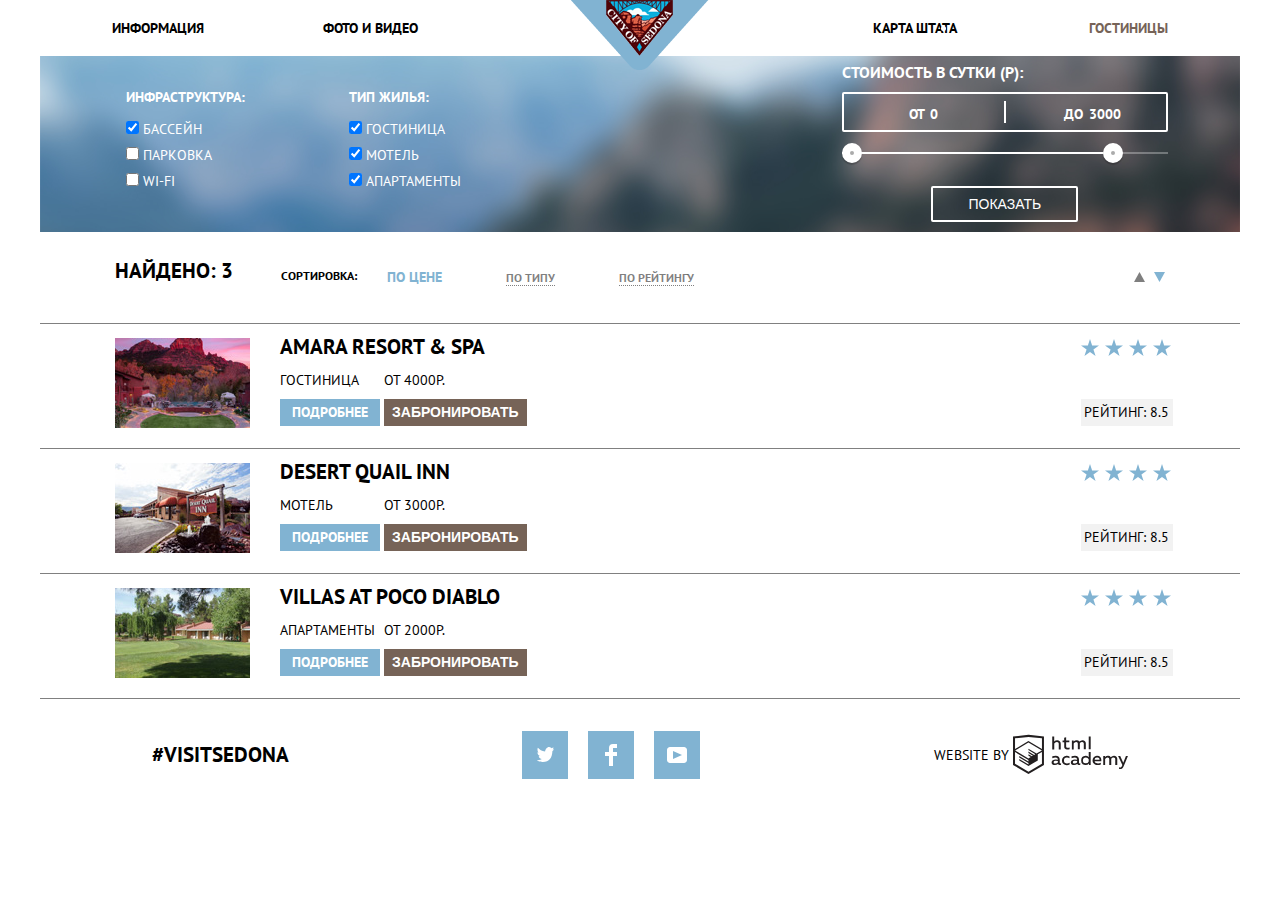
==== commit ff88ff4f: "Добавлен фильтр отелей на второй странице" ====
--- a/hotels.html
+++ b/hotels.html
@@ -31,7 +31,7 @@
 				</ul>
 			</nav>
 		</header>
-		<main class="container conteiner-styles">
+		<main class="container container-hotels">
 			<!-- Форма выбора -->
 			<section class="hotels-filter">
 				<h2 class="visually-hidden">Фильтр отелей</h2>
@@ -71,38 +71,21 @@
 						</ul>
 					</fieldset>
 					<fieldset class="filter-form-group">
-						<legend class="price-of-day">Стоимость в сутки(Р)</legend>
-						<p class="filter-price">
-							от
-							<span class="filter-price-item">0</span>
-							до
-							<span class="filter-price-item">3000</span>
-						</p>
-						<div class="price-controls">
-       						<label class="min-price">от <input type="text" name="min-price" value="0">
-       						</label>
-        					<label class="max-price">до <input type="text" name="max-price" value="3000">
-        					</label>
-      					</div>
-		      			<input type="range" name="filter-price">
-<!-- 111111 -->
-		      			<!-- <div class="filter-range-title">Стоимость в сутки (р):</div>
-      					<div class="price-controls">
-        					<label class="min-price">от <input type="text" name="min-price" value="0">
-        					</label>
-        					<label class="max-price">до <input type="text" name="max-price" value="3000">
-        					</label>
-      					</div>
-      					<div class="range-controls">
-        					<div class="scale">
-          						<div class="bar"></div>
-        					</div>
-        					<div class="range-toggle range-toggle-min"></div>
-        					<div class="range-toggle range-toggle-max"></div>
-      					</div> -->
+						<div class="price-of-day">Стоимость в сутки (р):</div>
+							<div class="price-controls">
+        						<label class="min-price">от <input type="text" name="min-price" value="0"></label>
+        						<label class="max-price">до <input type="text" name="max-price" value="3000"></label>
+      						</div>
+      						<div class="range-controls">
+        						<div class="scale">
+          							<div class="bar"></div>
+       						 	</div>
+        						<div class="range-toggle range-toggle-min"></div>
+        						<div class="range-toggle range-toggle-max"></div>
+     						</div>
+      					<button class="filter-btn" type="submit">Показать</button>
 					</fieldset>
-					<!-- <button class="btn-transparent" type="submit">Показать</button> -->
-					<button class="filter-btn" type="submit">Показать</button>
+					
 				</form>
 			</section>
 			<!-- Сортировка -->
@@ -138,20 +121,21 @@
 				<ul class="hotels-list">
 					<li class="hotel-item">
 						<p class="hotel-img">	
-							<img src="img/hotel1.jpg" alt="Amara Resort & SPA">
+							<img src="img/hotel1.jpg" width="135" height="90" alt="Amara Resort & SPA">
 						</p>
 						<div class="hotel-item-wraper">
-							<div class="content-wraper">
-								<div class="content-item-wraper">
+							<div class="hotel-content-wraper">
+								<!-- <div class="content-item-wraper"> -->
 									<h3>
 										<a href="#" class="hotel-name">Amara Resort & SPA</a>
 									</h3>
 									<span class="hotel-type">Гостиница</span>
 									<span class="hotel-price">от 4000р.</span>
-								</div>
-								<div class="content-rating-wraper">
+								<!-- </div> -->
+								
 									<!-- <p class="hotel-type">Гостиница</p>
 									<p class="hotel-price">от 4000р.</p> -->
+								<div class="content-buttons-wraper">
 									<a class="hotel-more-info" href="info.html">Подробнее</a>
 									<button class="hotel-btn-booking" type="button">Забронировать</button>
 								</div>
@@ -170,58 +154,66 @@
 					<!-- 2-ой -->
 					<li class="hotel-item">
 						<p class="hotel-img">
-							<img src="img/hotel2.jpg" alt="Desert Quail Inn">
+							<img src="img/hotel2.jpg" width="135" height="90" alt="Desert Quail Inn">
 						</p>
 						<div class="hotel-item-wraper">
-							<div class="content-wraper">
-								<div class="content-item-wraper">
+							<div class="hotel-content-wraper">
+								<!-- <div class="content-item-wraper"> -->
 									<h3>
-										<a href="#" class="hotel-name">Desert Quail Inn</a>
+										<a href="#" class="hotel-name">Desert quail inn</a>
 									</h3>
 									<span class="hotel-type">Мотель</span>
 									<span class="hotel-price">от 3000р.</span>
-								</div>
-								<div class="content-rating-wraper">
+								<!-- </div> -->
+								
+									<!-- <p class="hotel-type">Гостиница</p>
+									<p class="hotel-price">от 4000р.</p> -->
+								<div class="content-buttons-wraper">
 									<a class="hotel-more-info" href="info.html">Подробнее</a>
 									<button class="hotel-btn-booking" type="button">Забронировать</button>
 								</div>
 							</div>
 							<div class="rating-wraper">
-									<p class="star-rating" tabindex="0" aria-label="this hotel has three stars">
-										<span class="star-item"></span>
-										<span class="star-item"></span>
-										<span class="star-item"></span>
-									</p>
-									<p class="rating">Рейтинг: 8.9</p>
+								<p class="star-rating" tabindex="0" aria-label="this hotel has four stars">
+									<span class="star-item"></span>
+									<span class="star-item"></span>
+									<span class="star-item"></span>
+									<span class="star-item"></span>
+								</p>
+								<p class="rating">Рейтинг: 8.5</p>
 							</div>
 						</div>
 					</li>
 					<!-- 3-й -->
 					<li class="hotel-item">
 						<p class="hotel-img">
-							<img src="img/hotel3.jpg" alt="Villas at Poco Diablo">
+							<img src="img/hotel3.jpg" width="135" height="90" alt="Villas at Poco Diablo">
 						</p>
 						<div class="hotel-item-wraper">
-							<div class="content-wraper">
-								<div class="content-item-wraper">
+							<div class="hotel-content-wraper">
+								<!-- <div class="content-item-wraper"> -->
 									<h3>
-										<a href="#" class="hotel-name">Villas at Poco Diablo</a>	
+										<a href="#" class="hotel-name">Villas at poco diablo</a>
 									</h3>
 									<span class="hotel-type">Апартаменты</span>
 									<span class="hotel-price">от 2000р.</span>
-								</div>
-								<div class="content-rating-wraper">
+								<!-- </div> -->
+								
+									<!-- <p class="hotel-type">Гостиница</p>
+									<p class="hotel-price">от 4000р.</p> -->
+								<div class="content-buttons-wraper">
 									<a class="hotel-more-info" href="info.html">Подробнее</a>
 									<button class="hotel-btn-booking" type="button">Забронировать</button>
 								</div>
 							</div>
 							<div class="rating-wraper">
-									
-									<p class="star-rating" tabindex="0" aria-label="this hotel has two stars">
-										<span class="star-item"></span>
-										<span class="star-item"></span>
-									</p>
-									<p class="rating">Рейтинг: 9.2</p>
+								<p class="star-rating" tabindex="0" aria-label="this hotel has four stars">
+									<span class="star-item"></span>
+									<span class="star-item"></span>
+									<span class="star-item"></span>
+									<span class="star-item"></span>
+								</p>
+								<p class="rating">Рейтинг: 8.5</p>
 							</div>
 						</div>
 					</li>
--- a/css/style.css
+++ b/css/style.css
@@ -1,6 +1,7 @@
 body {
 	margin: 0;
 	padding: 0;
+	list-style: none;
 	
 	font-family: "PT Sans", Arial, sans-serif;
 	font-size: 14px;
@@ -9,7 +10,7 @@
 	/*color: #000;*/
 	text-transform: uppercase;
 
-	/*position: relative;*/
+	position: relative;
 }
 
 a {
@@ -54,7 +55,7 @@
 }
 
 .navigation {
-	list-style: none;
+	/*list-style: none;*/
 	display: flex;
 	max-width: 1200px;
 	flex-direction: row;
@@ -66,7 +67,7 @@
 }
 
 .navigation-item {
-  	display: inline-block;
+  	
   	width: 20%;
 	align-items: center;
 
@@ -113,11 +114,12 @@
 .container{
 	background-color: #fff;
 	text-align: center;
-	margin: 0 auto;
+/*	margin: 0 auto;*/
 }
 
 .conteiner-styles {
-		text-align: left;
+	text-align: inherit;
+	/*text-align: left;*/
 }
 /*картинка фона*/
 .promo {
@@ -165,41 +167,44 @@
 .reasons-list,
 .features-list{
 	list-style: none;
-	font-size: 0;
 	display: flex;
+}
+
+/*.reasons-list-wraper {
+	text-align: left;
+	flex-wrap: wrap;
 	flex-direction: row;
 }
-
+*/
 .about ul:last-child {
 	text-align: left;
 	flex-wrap: wrap;
 	flex-direction: row;
-
 }
 
 .reasons-item {
+	box-sizing: border-box;
+	width: 33.3%;
+	padding: 20px;
+
 	background-color: rgb(129,179,210);
-	/*text-align: left;*/
-	box-sizing: border-box;
-	width: 33%;
-	padding: 20px;
+
 	font-size: 21px;
 	line-height: 26px;
 	text-align: center;
-
-	font-weight: bold;
 	font-weight: normal;
 }
 
 .reasons-img {
-	width: 66%;
+	width: 66.6%;
 }
 
 .last-reasons{
+	text-align: inherit;
 	background-color: rgb(238,238,238);
 	font-size: 21px;
 	line-height: 21px;
-	align-items: center;
+	text-align: center;
 	font-weight: bold;
 	font-weight: normal;
 }
@@ -209,14 +214,12 @@
 .reasons-name{
 	font-size: 21px;
 	font-weight: bold;
-	padding: 0;
 	margin: 0;
 }
 
 .reasons-number,
 .reasons-text {
 	font-size: 14px;
-	padding: 0;
 	margin: 0;
 }
 
@@ -272,24 +275,29 @@
 /*Поиск гостиницы в Седоне*/
 
 .booking {
-	text-align: center;
+
 }
 
 .booking-interesting {
 	font-size: 30px;
 	line-height: 36px;
+	margin-top: 56px;
+	margin-bottom: 35px;
 }
 
 .booking-text {
 	font-size: 14px;
 	line-height: 24px;
 	font-weight: normal;
+	margin-bottom: 56px;
 }
 
 .booking-form-btn {
+	padding: 32px;
+	width: 568px;
+
 	font-size: 21px;
 	line-height: 26px;
-	text-align: center;
 	font-weight: bold;
 	text-transform: uppercase;
 
@@ -297,8 +305,7 @@
 	color: rgb(255,255,255);
 	cursor: pointer;
 	border: none;
-	padding: 32px;
-	width: 568px;
+	
 }
 
 .booking-form-btn:hover {
@@ -311,6 +318,9 @@
 }
 
 .calendar {
+	position: absolute;
+	right: 10px;
+	top: 7px;
 	border: none;
 	padding: 5px;
 	width: 21px;
@@ -321,18 +331,22 @@
 	cursor: pointer;
 
 	background-image: url("../img/calendar.svg");
-	color: rgba(0,0,0, 0.5);	
-}
-
-.people-btn {
-	border: none;
-	padding: 5px;
-}
+	color: rgb(242,242,242);	
+}
+/* Цвет календаря СДЕЛАТььь*/
+.calendar:hover {
+	
+}
+
+.calendar:active{
+
+}
+
 
 .hotels-search {
 	display: inline-block;
-	padding: 50px;
-	text-align: center;
+	padding: 54px;
+	vertical-align: middle;
 	border: 1px solid black;
 }
 
@@ -362,6 +376,9 @@
 }
 
 /*форма поиска*/
+.hotels-search-item {
+	position: relative;
+}
 
 .hotels-search-form {
 	font-size: 14px;
@@ -371,40 +388,49 @@
 }
 
 .date-input {
+	box-sizing: border-box;
+	margin-left: 17px;
+	padding: 6px 0;
+	padding-right: 35px;
+
 	font-size: 14px;
 	line-height: 26px;
 	font-weight: bold;
 
+	width: 346px;
+
+	background-color: rgb(242,242,242);
 	border: none;
-	width: 346px;
-	/*height: 38px;*/
+}
+
+.count-search-form {
+	width: 458px;
+
+}
+
+.count-input {
+	padding: 11px 0px;
+	width: 38px;
+	vertical-align: middle;
+	text-align: center;
+	
 	background-color: rgb(242,242,242);
-}
-
-.adults {
-	background-color: rgb(242,242,242);
-	text-align: center;
+	border: none;
+}
+
+.people-btn {
+	/*margin: 0;*/
+	padding: 19px 10px;
 	border: none;
 	width: 38px;
-	height: 38px;
-}
-
-.count-input {
-	background-color: rgb(242,242,242);
-	text-align: center;
-	border: none;
-	width: 38px;
-	height: 38px;
-}
-
-.people-btn {
-	border: none;
-	width: 38px;
-	height: 38px;
+	vertical-align: middle;
+	/*height: 38px;*/
 }
 
 .count-minus {
 	background-image: url("../img/minus.png");
+	background-color: rgb(242,242,242);
+
 	background-repeat: no-repeat;
 	background-position: center;
 
@@ -412,6 +438,8 @@
 
 .count-plus {
 	background-image: url("../img/plus.png");
+	background-color: rgb(242,242,242);
+
 	background-repeat: no-repeat;
 	background-position: center;
 }
@@ -423,11 +451,15 @@
 	min-height: 112px;
 	max-width: 1200px;
 	margin: auto;
-	/*position: absolute;*/
-	/*bottom: 0;*/
-	/*color: rgba(255,255,255, 0,5);*/
-/*	flex-direction: row;
-	justify-content: center*/;
+	width: 100%;
+
+/*	position: absolute;
+	bottom: 0;
+	left: 50%;
+	transform: translateX(-50%);*/
+	background: rgba(255, 255, 255, 0.5);
+
+
 }
 
 .footer-hashtag {
@@ -474,6 +506,7 @@
 .footer-logo {
 	display: inline-block;
 	vertical-align: middle;
+	height: 41px;
 }
 
 .social-item {
@@ -505,55 +538,203 @@
 	background-image: url("../img/youtube.svg");
 }
 
-/*hotels*/
+/*hotels- filter*/
+
 .hotels-filter {
+
 	background-image: url("../img/filter background.png");
 	background-repeat: no-repeat;
   	background-position: top center;
   	list-style: none;
 
 }
+.filter-form {
+	display: flex;
+	max-width: 1200px;
+	flex-direction: row;
+	margin-left: 6%;
+	margin-right: 6%;
+	align-items: center;
+
+	list-style: none;
+	
+}
 
 .filter-form-group {
+	/*list-style: none;*/
+	padding-right: 0;
+	margin-right: 0;
 	border: none;
 	font-size: 16px;
-
-}
-
-/*.filter-check legend {
+	text-align: left;
+	width: 20%;
+
+	color: #ffffff;
+
+}
+
+.filter-form-group:nth-of-type(1) {
+	text-align: left;
+
+}
+.filter-form-group:nth-of-type(2) {
+	text-align: left;
+	margin-right: 270px;
+}
+
+.hotels-filter:last-child {
+	text-align: right;
+}
+
+
+.filter-price {
+	border: 1px solid #000000;
+}
+
+.filter-btn {
+	display: block;
+	margin: 0 auto;
+	padding: 6px 35px;
+
+	font-size: 14px;
+	line-height: 20px;
+	color: #ffffff;
+	text-transform: uppercase;
+
+	background: transparent;
+	border: 2px solid #ffffff;
+	border-radius: 2px;
+	cursor: pointer;
+
+
+}
+
+/* Сложный фильтр */
+.price-of-day {
+	margin-bottom: 9px;
+
+	font-weight: 600;
 	font-size: 16px;
 	line-height: 21px;
-}*/
-
-/*.filter-price-item {
-	font-size: 14px;
-	line-height: 21px;
+}
+
+.filter-form-group:nth-of-type(3) {
+	width: 330px;
 	
-}
-*/
-.filter-price {
-	border: 1px solid #000000;
-}
-
-.filter-btn {
-	font-size: 14px;
-	line-height: 21px;
-	font-weight: bold;
-	text-transform: uppercase;
-	padding: 4px;
-	color: #fff;
-	background-color: transparent;
-	border: 2px solid white;
-	width: 133px;
-	/*height: 32px;*/
-
-}
+
+}
+
+.price-controls {
+	position: relative;
+
+	height: 36px;
+	margin-bottom: 20px;
+
+	font-size: 0;
+
+	border: 2px solid #ffffff;
+	border-radius: 2px;
+}
+
+.price-controls::after {
+	content: "";
+	position: absolute;
+	top: 50%;
+	left: 50%;
+
+	width: 2px;
+	height: 22px;
+
+	background: #ffffff;
+	transform: translate(-50%, -50%);
+}
+
+.price-controls label {
+	display: inline-block;
+
+	font-size: 14px;
+	line-height: 38px;
+	vertical-align: top;
+
+	cursor: pointer;
+}
+
+.price-controls .min-price,
+.price-controls .max-price {
+	width: 90px;
+	padding-left: 65px;
+}
+
+.price-controls input {
+	width: 50px;
+	margin: 0;
+
+	color: inherit;
+	font: inherit;
+
+	background: none;
+	border: none;
+}
+
+.range-controls {
+	position: relative;
+
+	margin-bottom: 32px;
+
+
+}
+
+.range-controls .scale {
+	height: 2px;
+
+	background: rgba(255, 255, 255, 0.3);
+}
+
+.range-controls .bar {
+	width: 80%;
+	height: 2px;
+
+	background: #ffffff;
+}
+
+.range-toggle {
+	position: absolute;
+	top: -9px;
+
+	width: 4px;
+	height: 4px;
+
+	background: #ababab;
+	border: 8px solid #ffffff;
+	border-radius: 50%;
+	box-shadow: 0 2px 1px 0 rgba(0, 1, 1, 0.2);
+	cursor: pointer;
+}
+
+.range-toggle:hover {
+ 	background: #1c4f80;
+}
+
+.range-toggle-min {
+	left: 0;
+}
+
+.range-toggle-max {
+	left: 80%;
+}
+
 
 .comfort,
 .hotels-type {
 	list-style: none;
 }
 
+.comfort-item,
+.hotels-type-item label {
+	font-size: 14px;
+	line-height: 26px;
+	font-weight: normal;
+}
 
 
 .comfort-check {
@@ -607,6 +788,9 @@
 
 .sort-up {
 	display: inline-block;
+	width: 11px;
+	height: 10px;
+	margin-right: 5px;
 	background-image: url("../img/icon-up-dir.svg");
 	background-repeat: no-repeat;
 	width: 11px;
@@ -629,6 +813,7 @@
 	list-style: none;
 }
 
+
 .hotels-list li:nth-of-type(1) {
 	border-top: 1px solid gray;
 }
@@ -651,7 +836,10 @@
 
 
 .hotel-more-info {
-	padding: 5px 12px;
+	display: inline-block;
+	margin-top: 8px;
+	padding: 3px 12px;
+	/*vertical-align: middle;*/
 	text-decoration: none;
 	background-color: rgb(129,179,210);
 	color: rgb(255,255,255);
@@ -669,7 +857,7 @@
 
 .hotel-btn-booking {
 	padding: 3px 8px;
-
+	margin-top: 8px;
 	font-size: 14px;
 	line-height: 21px;
 	text-align: center;
@@ -692,6 +880,8 @@
 
 .rating {
 	background-color: #f2f2f2;
+	padding: 3px;
+	margin-bottom: 22px;
 }
 
 .star-item {
@@ -746,12 +936,11 @@
 	align-self: center;
 }
 
-
 .hotel-item {
-	position: relative;
-
-	padding: 32px 75px;
-	padding-left: 240px;
+
+	display: flex;
+	width: 100%;
+    /*background-color: LIME;*/
 	border-bottom: 1px solid grey;
 }
 
@@ -760,58 +949,66 @@
 	font-size: 14px;
 	line-height: 21px;
 	font-weight: normal;
-
-	width: 115px;
-	margin: 0;
 }
 
 .hotel-list {
-	
+	/*justify-content: flex-start;*/
 }
 
 .hotel-img {
+	margin-left: 75px;
 	/*display: inline-block;*/
-	position: absolute;
-	bottom: 26px;
-	left: 75px;
+	/*position: absolute;*/
+	/*justify-content: flex-start;*/
+
+/*	bottom: 26px;
+	left: 75px;*/
 }
 
 .hotel-item-wraper {
 	display: flex;
 	justify-content: space-between;
-	flex-wrap: wrap;
-
-}
-
-.content-wraper h3 {
+}
+
+.hotel-content-wraper {
+	margin-left: 30px;
+	width: 40%;
+	text-align: left;
+
+}
+
+.hotel-content-wraper h3 {
 	width: 100%;
 	padding: 10px 0;
 	margin: 0;
 }
+.hotel-type {
+	display: inline-block;
+	width: 100px;
+}
+
+.hotel-price {
+
+}
+
+.content-buttons-wraper {
+	display: inline-block;
+	align-self: center;
+}
+
 .rating-wraper {
 	align-self: flex-end;
-	
-}
-
-.content-item-wraper {
-
-	padding-bottom: 10px;
-
-}
-
+	margin-left: 385px;
+}
 
 .star-rating {
 	display: inline-block;
+	margin-bottom: 20px;
 	text-align: right;
 	
 }
-.star-rating span:nth-of-type(1) {
-
-}
-
-.content-item-wraper span {
-	padding-right: 25px;
-	
+
+.hotel-item-wraper span {
 	font-size: 14px;
 	line-height: 21px;
 	font-weight: normal;
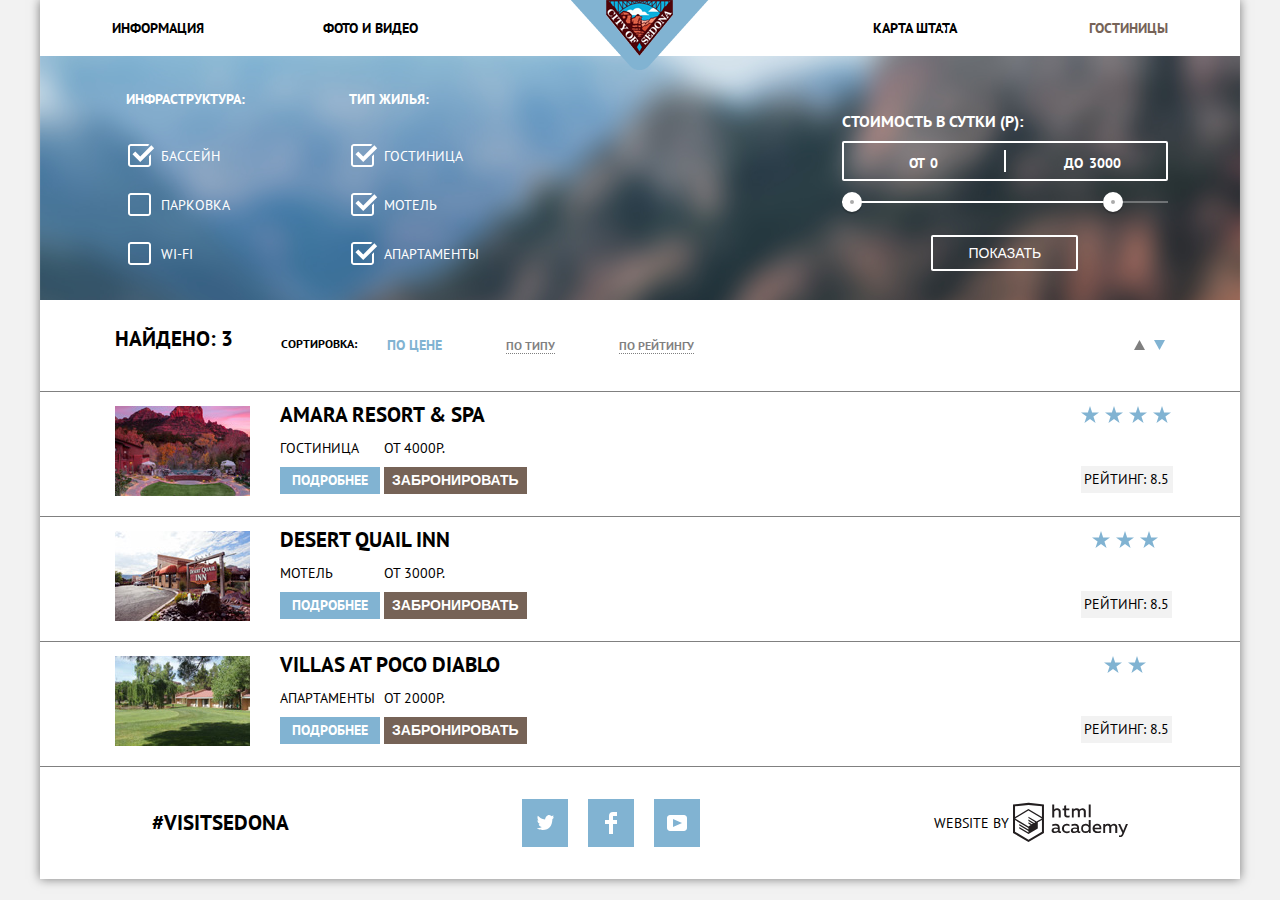
==== commit 3ad136fe: "Исправлена сетка, декоративные элементы" ====
--- a/hotels.html
+++ b/hotels.html
@@ -31,16 +31,18 @@
 				</ul>
 			</nav>
 		</header>
-		<main class="container container-hotels">
+		<main class=" container-hotels">
 			<!-- Форма выбора -->
 			<section class="hotels-filter">
 				<h2 class="visually-hidden">Фильтр отелей</h2>
+				<!-- <img src="img/filter background.png" alt="Filter holels background"> -->
 				<form class="filter-form" action="https://echo.htmlacademy.ru" method="post">
 					<fieldset class="filter-form-group">
 						<legend class="comfort-check">Инфраструктура:</legend>
 						<ul class="comfort">
 							<li class="comfort-item">
 								<input class="check-item" id="pool" type="checkbox" name="pool" checked>
+								<!-- <span class="checkbox-indicator"></span> -->
 								<label class="check-name" for="pool">Бассейн</label>
 							</li>
 							<li class="comfort-item">
@@ -178,7 +180,6 @@
 									<span class="star-item"></span>
 									<span class="star-item"></span>
 									<span class="star-item"></span>
-									<span class="star-item"></span>
 								</p>
 								<p class="rating">Рейтинг: 8.5</p>
 							</div>
@@ -210,8 +211,6 @@
 								<p class="star-rating" tabindex="0" aria-label="this hotel has four stars">
 									<span class="star-item"></span>
 									<span class="star-item"></span>
-									<span class="star-item"></span>
-									<span class="star-item"></span>
 								</p>
 								<p class="rating">Рейтинг: 8.5</p>
 							</div>
@@ -220,7 +219,7 @@
 				</ul>				
 			</section>
 		</main>
-		<footer class="main-footer">
+		<footer class="main-footer-hotels">
 			<!-- Контакты -->
 			<h2 class="visually-hidden">Контакты</h2>
 			<div class="footer-hashtag">
--- a/css/style.css
+++ b/css/style.css
@@ -1,4 +1,6 @@
 body {
+	position: relative;
+
 	margin: 0;
 	padding: 0;
 	list-style: none;
@@ -9,8 +11,8 @@
 	font-weight: bold;
 	/*color: #000;*/
 	text-transform: uppercase;
-
-	position: relative;
+	
+	background-color: rgb(242, 242, 242);
 }
 
 a {
@@ -33,6 +35,8 @@
 .main-wraper {
 	width: 1200px;
 	margin: 0 auto;
+	background-color: rgb(255, 255, 255);
+	box-shadow: 0 0 10px rgba(0,0,0,0.5)
 }
 
 .main-logo {
@@ -111,7 +115,16 @@
 }
 
 /*main*/
-.container{
+.container-index{
+	position: relative;
+
+	background-color: #fff;
+	text-align: center;
+/*	margin: 0 auto;*/
+}
+
+/*main-hotels*/
+.container-hotels{
 	background-color: #fff;
 	text-align: center;
 /*	margin: 0 auto;*/
@@ -185,7 +198,7 @@
 .reasons-item {
 	box-sizing: border-box;
 	width: 33.3%;
-	padding: 20px;
+	/*padding: 50px 65px;*/
 
 	background-color: rgb(129,179,210);
 
@@ -199,7 +212,20 @@
 	width: 66.6%;
 }
 
+.reasons-img img {
+	display: block;
+}
+
+.reasons-img-canyon img {
+	display: block;
+}
+
+.reasons-img-canyon {
+	order: -1;
+}
 .last-reasons{
+	padding: 50px 65px 70px 70px;
+
 	text-align: inherit;
 	background-color: rgb(238,238,238);
 	font-size: 21px;
@@ -214,13 +240,13 @@
 .reasons-name{
 	font-size: 21px;
 	font-weight: bold;
-	margin: 0;
+	margin-top: 50px;
 }
 
 .reasons-number,
 .reasons-text {
 	font-size: 14px;
-	margin: 0;
+	margin-top: 30px;
 }
 
 .features-item {
@@ -228,7 +254,7 @@
 	font-size: 21px;
 	line-height: 21px;
 	text-align: center;
-	padding: 0;
+	padding: 60px 90px 75px 75px;
 	margin: 0;
 	align-self: center;
 }
@@ -275,7 +301,7 @@
 /*Поиск гостиницы в Седоне*/
 
 .booking {
-
+	position: relative;
 }
 
 .booking-interesting {
@@ -344,10 +370,16 @@
 
 
 .hotels-search {
+	position: absolute;
+
+	transform: translateX(-50%);
 	display: inline-block;
 	padding: 54px;
 	vertical-align: middle;
-	border: 1px solid black;
+
+	background-color: rgb(255, 255, 255);
+
+	/*border: 1px solid black;*/
 }
 
 .find-btn {
@@ -378,12 +410,15 @@
 /*форма поиска*/
 .hotels-search-item {
 	position: relative;
+	margin-bottom: 30px;
+	margin-top: 0;
 }
 
 .hotels-search-form {
 	font-size: 14px;
 	line-height: 26px;
 	font-weight: bold;
+	padding: 0;
 
 }
 
@@ -391,6 +426,7 @@
 	box-sizing: border-box;
 	margin-left: 17px;
 	padding: 6px 0;
+	padding-left: 20px;
 	padding-right: 35px;
 
 	font-size: 14px;
@@ -403,17 +439,36 @@
 	border: none;
 }
 
+/*.count-search-form label:first-of-type {
+	margin-left: 30px;
+}*/
+
+.count-search-form label:nth-of-type(2) {
+	margin-left: 50px;
+}
+
+/*.count-search-form button:nth-of-type(2) {
+	margin-right: 65px;
+}*/
+
 .count-search-form {
 	width: 458px;
 
-}
-
+	margin-bottom: 55px;
+	font-size: 0;
+}
+
+.count-search-form label {
+	font-size: 14px;
+	vertical-align: middle;
+}
 .count-input {
 	padding: 11px 0px;
 	width: 38px;
 	vertical-align: middle;
 	text-align: center;
-	
+	font-size: 14px;
+
 	background-color: rgb(242,242,242);
 	border: none;
 }
@@ -425,6 +480,8 @@
 	width: 38px;
 	vertical-align: middle;
 	/*height: 38px;*/
+
+
 }
 
 .count-minus {
@@ -453,13 +510,21 @@
 	margin: auto;
 	width: 100%;
 
-/*	position: absolute;
+	position: absolute;
 	bottom: 0;
 	left: 50%;
-	transform: translateX(-50%);*/
+	transform: translateX(-50%);
 	background: rgba(255, 255, 255, 0.5);
 
 
+}
+
+.main-footer-hotels {
+	display: flex;
+	min-height: 112px;
+	max-width: 1200px;
+	margin: auto;
+	width: 100%;
 }
 
 .footer-hashtag {
@@ -561,7 +626,7 @@
 }
 
 .filter-form-group {
-	/*list-style: none;*/
+	margin-top: 30px;
 	padding-right: 0;
 	margin-right: 0;
 	border: none;
@@ -608,6 +673,68 @@
 
 
 }
+/* Фильтр */
+
+
+.check-item:not(checked) {
+	position: absolute;
+	opacity: 0;
+
+}
+.check-item:not(checked) + label {
+	position: relative; 
+	padding: 0 0 0 15px;
+}
+
+.check-item:not(checked) + label:before {
+	content: '';
+	position: absolute;
+	top: -5px;
+	left: -20px;
+	width: 27px;
+	height: 27px; 
+	background-image: url(../img/checkbox-off.svg);
+	background-repeat: no-repeat;
+	background-position: center;
+}
+
+.check-item:checked + label:before {
+	content: '';
+	position: absolute;
+	top: -5px;
+  	left: -18px;
+	width: 27px;
+  	height: 27px; 
+	background-image: url(../img/checkbox-on.svg);
+	background-repeat: no-repeat;
+	background-position: center;
+}
+
+.check-item:focus + label:before {
+	/*border: 1px solid rgba(242, 242, 242, 0.5);*/
+	box-shadow: 0 0 0 2px rgba(129, 179, 210, 0.5);
+}
+
+/*111111111*/
+
+
+.checkbox-indicator {
+
+}
+/*1111111111*/
+.comfort-item {
+	position: relative;
+	padding-left: 20px;
+	cursor: pointer;
+	margin-bottom: 23px;
+}
+
+.hotels-type-item {
+	position: relative;
+	padding-left: 20px;
+	cursor: pointer;
+	margin-bottom: 23px;
+}
 
 /* Сложный фильтр */
 .price-of-day {
@@ -727,7 +854,11 @@
 .comfort,
 .hotels-type {
 	list-style: none;
-}
+	padding-top: 25px;
+	/*margin-top: 20px;*/
+}
+
+
 
 .comfort-item,
 .hotels-type-item label {
@@ -740,6 +871,7 @@
 .comfort-check {
 	font-size: 14px;
 	line-height: 26px;
+
 }
 
 
@@ -886,6 +1018,7 @@
 
 .star-item {
 	display: inline-block;
+	text-align: right;
 	background-image: url("../img/star.svg");
 	background-repeat: no-repeat;
 	color: rgb(129,179,210);
@@ -997,7 +1130,7 @@
 }
 
 .rating-wraper {
-	align-self: flex-end;
+	/*align-self: flex-end;*/
 	margin-left: 385px;
 }
 
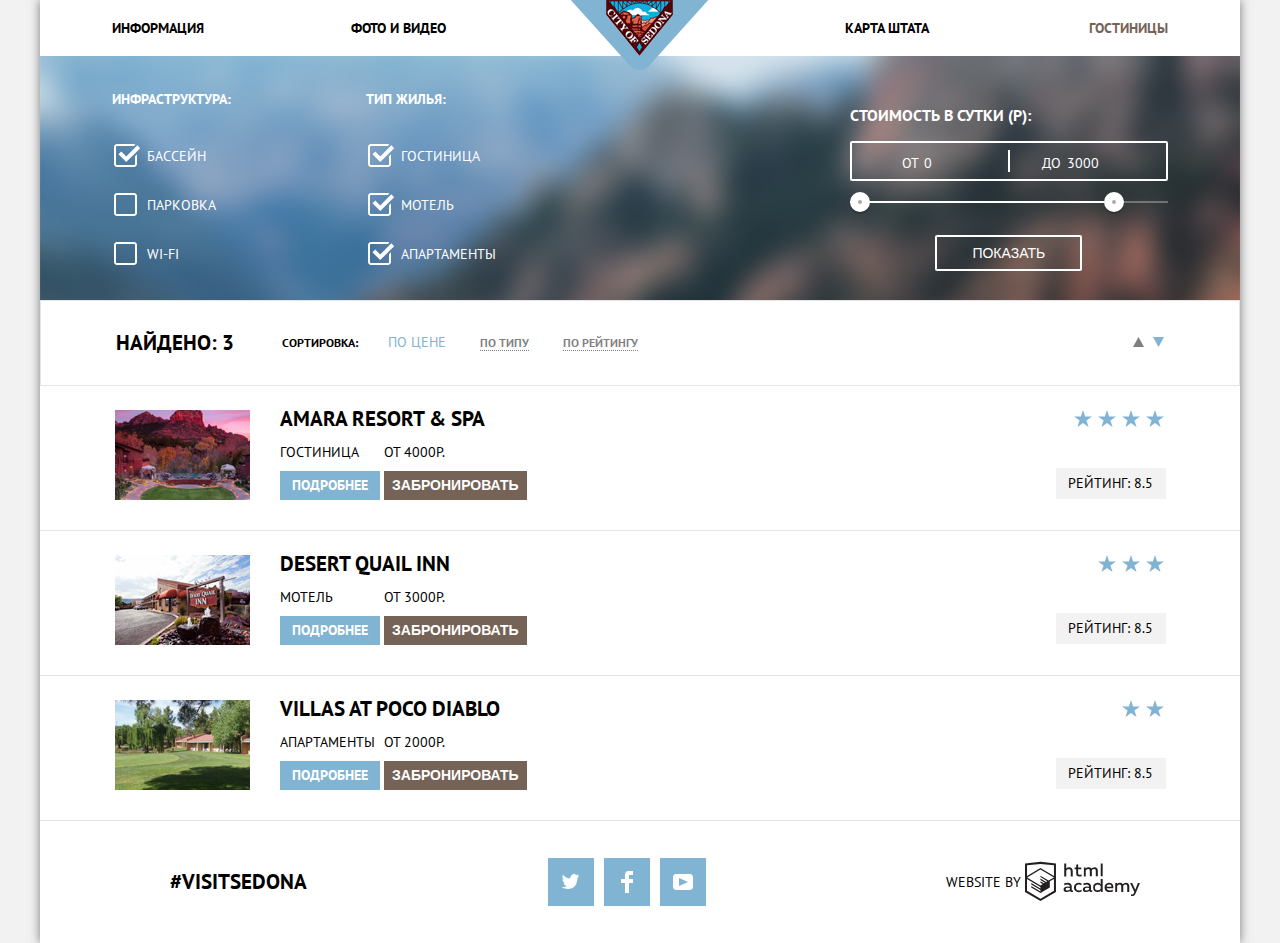
==== commit 8ce3b6b3: "Исправлены ошибки" ====
--- a/hotels.html
+++ b/hotels.html
@@ -31,7 +31,7 @@
 				</ul>
 			</nav>
 		</header>
-		<main class=" container-hotels">
+		<main class="container">
 			<!-- Форма выбора -->
 			<section class="hotels-filter">
 				<h2 class="visually-hidden">Фильтр отелей</h2>
@@ -73,7 +73,7 @@
 						</ul>
 					</fieldset>
 					<fieldset class="filter-form-group">
-						<div class="price-of-day">Стоимость в сутки (р):</div>
+						<legend class="price-of-day">Стоимость в сутки (р):</legend>
 							<div class="price-controls">
         						<label class="min-price">от <input type="text" name="min-price" value="0"></label>
         						<label class="max-price">до <input type="text" name="max-price" value="3000"></label>
@@ -129,7 +129,7 @@
 							<div class="hotel-content-wraper">
 								<!-- <div class="content-item-wraper"> -->
 									<h3>
-										<a href="#" class="hotel-name">Amara Resort & SPA</a>
+										<a class="hotel-name" href="#" >Amara Resort & SPA</a>
 									</h3>
 									<span class="hotel-type">Гостиница</span>
 									<span class="hotel-price">от 4000р.</span>
@@ -162,7 +162,7 @@
 							<div class="hotel-content-wraper">
 								<!-- <div class="content-item-wraper"> -->
 									<h3>
-										<a href="#" class="hotel-name">Desert quail inn</a>
+										<a class="hotel-name" href="#" >Desert quail inn</a>
 									</h3>
 									<span class="hotel-type">Мотель</span>
 									<span class="hotel-price">от 3000р.</span>
@@ -194,7 +194,7 @@
 							<div class="hotel-content-wraper">
 								<!-- <div class="content-item-wraper"> -->
 									<h3>
-										<a href="#" class="hotel-name">Villas at poco diablo</a>
+										<a class="hotel-name" href="#" >Villas at poco diablo</a>
 									</h3>
 									<span class="hotel-type">Апартаменты</span>
 									<span class="hotel-price">от 2000р.</span>
@@ -228,13 +228,13 @@
 			<div class="footer-social">
 				<ul class="social">
 					<li class="social-item">
-						<a href="https://www.google.ru/" class="twitter" aria-label="twitter"></a>
+						<a href="#" class="twitter" aria-label="twitter"></a>
 					</li>
 					<li class="social-item">
-						<a href="https://www.google.ru/" class="facebook" aria-label="facebook"></a>
+						<a href="#" class="facebook" aria-label="facebook"></a>
 					</li>
 					<li class="social-item">
-						<a href="https://www.google.ru/" class="youtube" aria-label="youtube"></a>
+						<a href="#" class="youtube" aria-label="youtube"></a>
 					</li>
 				</ul>
 			</div>
--- a/css/style.css
+++ b/css/style.css
@@ -1,6 +1,4 @@
 body {
-	position: relative;
-
 	margin: 0;
 	padding: 0;
 	list-style: none;
@@ -9,9 +7,8 @@
 	font-size: 14px;
 	line-height: 21px;
 	font-weight: bold;
-	/*color: #000;*/
 	text-transform: uppercase;
-	
+
 	background-color: rgb(242, 242, 242);
 }
 
@@ -19,10 +16,6 @@
   text-decoration: none;
 }
 
-ul {
-	padding: 0;
-	margin: 0;
-}
 
 .visually-hidden {
 	position: absolute;
@@ -32,11 +25,26 @@
   	margin: -1px;
 }
 
+
 .main-wraper {
+	position: relative;
 	width: 1200px;
 	margin: 0 auto;
-	background-color: rgb(255, 255, 255);
+	background-color: white;
 	box-shadow: 0 0 10px rgba(0,0,0,0.5)
+}
+
+
+.main-menu {
+	/*position: relative;*/
+	font-size: 14px;
+	line-height: 26px;
+	color: #ffffff;
+	padding: 15px 0px;
+	background-color: #ffffff;
+	/*min-height: 56px;*/
+	/*display: flex;*/
+	
 }
 
 .main-logo {
@@ -47,33 +55,26 @@
 	z-index: 100;
 }
 
-.main-menu {
-	font-size: 14px;
-	line-height: 26px;
-	color: #ffffff;
-	padding: 15px 0;
-	background-color: #ffffff;
-	/*min-height: 56px;*/
-	/*display: flex;*/
-	
-}
 
 .navigation {
-	/*list-style: none;*/
 	display: flex;
+	flex-direction: row;
+	align-items: center;
+
+	padding: 0;
+	margin: 0;
+
 	max-width: 1200px;
-	flex-direction: row;
-	margin-left: 6%;
-	margin-right: 6%;
-	align-items: center;
-
+	padding-left: 72px;
+	padding-right: 72px;
+	list-style: none;
 
 }
 
 .navigation-item {
   	
-  	width: 20%;
-	align-items: center;
+  	width: 240px;
+	/*align-items: center;*/
 
 }
 
@@ -88,7 +89,7 @@
 }
 
 .navigation-item:nth-of-type(2) {
-	margin-right: 20%;
+	margin-right: 100px;
 }
 /*.navigation-item:nth-of-type(1) {
 	margin-left: 20%;
@@ -106,7 +107,7 @@
 	color: #81b3d2;
 }
 
-.navigation-item-link:active{
+.navigation-item-link:active {
 	color: rgba(0,0,0, 0.5);
 }
 
@@ -115,25 +116,16 @@
 }
 
 /*main*/
-.container-index{
-	position: relative;
+
+.container {
+	/*position: relative;*/
 
 	background-color: #fff;
 	text-align: center;
 /*	margin: 0 auto;*/
 }
 
-/*main-hotels*/
-.container-hotels{
-	background-color: #fff;
-	text-align: center;
-/*	margin: 0 auto;*/
-}
-
-.conteiner-styles {
-	text-align: inherit;
-	/*text-align: left;*/
-}
+
 /*картинка фона*/
 .promo {
 	position: relative;
@@ -157,10 +149,6 @@
 
 }
 
-.reasons-intro {
-	background-color: white;
-}
-
 
 /* Преимущества */
 .reasons-city {
@@ -178,26 +166,19 @@
 }
 
 .reasons-list,
-.features-list{
+.features-list {
 	list-style: none;
 	display: flex;
-}
-
-/*.reasons-list-wraper {
-	text-align: left;
 	flex-wrap: wrap;
-	flex-direction: row;
-}
-*/
-.about ul:last-child {
-	text-align: left;
-	flex-wrap: wrap;
-	flex-direction: row;
-}
+
+	padding: 0;
+	margin: 0;
+}
+
 
 .reasons-item {
 	box-sizing: border-box;
-	width: 33.3%;
+	width: 33.33%;
 	/*padding: 50px 65px;*/
 
 	background-color: rgb(129,179,210);
@@ -209,54 +190,77 @@
 }
 
 .reasons-img {
-	width: 66.6%;
+	width: 66.66%;
 }
 
 .reasons-img img {
 	display: block;
 }
 
-.reasons-img-canyon img {
-	display: block;
-}
-
-.reasons-img-canyon {
-	order: -1;
-}
-.last-reasons{
-	padding: 50px 65px 70px 70px;
+.last-reasons {
+	padding: 0px 70px 50px 70px;
+	width: 33.33%;
 
 	text-align: inherit;
-	background-color: rgb(238,238,238);
 	font-size: 21px;
 	line-height: 21px;
 	text-align: center;
-	font-weight: bold;
 	font-weight: normal;
-}
+
+	background-color: rgb(238,238,238);
+}
+
+.reasons-list li:nth-of-type(4) {
+	padding: 0px 69px 50px 70px;
+}
+
+.last-reasons h3 {
+	color: black;
+}
+
+.last-reasons p {
+	color: black;
+}
+
 
 /*списки преимуществ*/
 
-.reasons-name{
+.reasons-name {
+	margin-top: 50px;
+
 	font-size: 21px;
 	font-weight: bold;
-	margin-top: 50px;
+	
+	color: white;
 }
 
 .reasons-number,
 .reasons-text {
-	font-size: 14px;
 	margin-top: 30px;
+	font-size: 14px;
+	
+	color: white;
 }
 
 .features-item {
+	box-sizing: border-box;
+	width: 33.33%;
 	font-weight: bold;
 	font-size: 21px;
 	line-height: 21px;
 	text-align: center;
-	padding: 60px 90px 75px 75px;
+
+	padding: 60px 72px 75px 72px;
 	margin: 0;
 	align-self: center;
+}
+
+.features-item:nth-of-type(2) {
+	padding: 60px 52px 75px 52px;
+}
+
+.features-item:nth-of-type(3) {
+	padding: 60px 52px 75px 72px;
 }
 
 .features-text {
@@ -343,11 +347,12 @@
 	color: rgba(255,255,255, 0.5);
 }
 
+
 .calendar {
 	position: absolute;
 	right: 10px;
 	top: 7px;
-	border: none;
+
 	padding: 5px;
 	width: 21px;
 	height: 22px;
@@ -355,17 +360,18 @@
 	text-align: center;
 	border: none;
 	cursor: pointer;
-
-	background-image: url("../img/calendar.svg");
-	color: rgb(242,242,242);	
-}
-/* Цвет календаря СДЕЛАТььь*/
+	background-color: #f2f2f2;
+	background-image: url("../img/calendar-static.svg");
+	/*color: rgb(242,242,242);*/
+	/*#a9a9a9*/
+}
+/* Цвет календаря */
 .calendar:hover {
-	
+	background-image: url(../img/calendar.svg);
 }
 
 .calendar:active{
-
+	background-image: url(../img/calendar-active.svg);
 }
 
 
@@ -378,7 +384,8 @@
 	vertical-align: middle;
 
 	background-color: rgb(255, 255, 255);
-
+	
+	/*animation: find 0.6s;*/
 	/*border: 1px solid black;*/
 }
 
@@ -410,8 +417,16 @@
 /*форма поиска*/
 .hotels-search-item {
 	position: relative;
+
+	display: flex;
+	justify-content: space-between;
+	
 	margin-bottom: 30px;
 	margin-top: 0;
+}
+
+.hotels-search-item label {
+	align-self: center;
 }
 
 .hotels-search-form {
@@ -424,6 +439,7 @@
 
 .date-input {
 	box-sizing: border-box;
+	width: 346px;
 	margin-left: 17px;
 	padding: 6px 0;
 	padding-left: 20px;
@@ -432,28 +448,36 @@
 	font-size: 14px;
 	line-height: 26px;
 	font-weight: bold;
-
-	width: 346px;
+	text-transform: uppercase;
 
 	background-color: rgb(242,242,242);
 	border: none;
 }
 
-/*.count-search-form label:first-of-type {
-	margin-left: 30px;
-}*/
-
-.count-search-form label:nth-of-type(2) {
-	margin-left: 50px;
-}
-
-/*.count-search-form button:nth-of-type(2) {
-	margin-right: 65px;
-}*/
+.hotels-search-item input:hover {
+	background-color: #ebebeb;
+}
+
+.hotels-search-item input:focus {
+	background-color: white;
+
+}
+
+.count-search-form button:nth-of-type(1) {
+	margin-left: 40px;
+}
+
+.count-search-form button:nth-of-type(2) {
+	margin-right: 40px;
+}
+
+.count-search-form button:nth-of-type(3) {
+	margin-left:  40px;
+}
 
 .count-search-form {
 	width: 458px;
-
+	justify-content: space-between;
 	margin-bottom: 55px;
 	font-size: 0;
 }
@@ -462,14 +486,26 @@
 	font-size: 14px;
 	vertical-align: middle;
 }
+
 .count-input {
 	padding: 11px 0px;
 	width: 38px;
 	vertical-align: middle;
 	text-align: center;
 	font-size: 14px;
-
+	text-transform: uppercase;
+	
 	background-color: rgb(242,242,242);
+	border: none;
+
+}
+.count-input:focus {
+	padding: 11px 0px;
+	width: 38px;
+	vertical-align: middle;
+	text-align: center;
+	font-size: 14px;
+
 	border: none;
 }
 
@@ -479,8 +515,8 @@
 	border: none;
 	width: 38px;
 	vertical-align: middle;
+	cursor: pointer;
 	/*height: 38px;*/
-
 
 }
 
@@ -490,7 +526,22 @@
 
 	background-repeat: no-repeat;
 	background-position: center;
-
+}
+
+.count-minus:hover {
+	background-image: url("../img/minus-black.png");
+	background-color: rgb(242,242,242);
+
+	background-repeat: no-repeat;
+	background-position: center;
+}
+
+.count-minus:active {
+	background-image: url("../img/minus-blue.png");
+	background-color: rgb(242,242,242);
+
+	background-repeat: no-repeat;
+	background-position: center;
 }
 
 .count-plus {
@@ -500,30 +551,48 @@
 	background-repeat: no-repeat;
 	background-position: center;
 }
+
+.count-plus:hover {
+	background-image: url("../img/plus-black.png");
+	background-color: rgb(242,242,242);
+
+	background-repeat: no-repeat;
+	background-position: center;
+}
+
+.count-plus:active {
+	background-image: url("../img/plus-blue.png");
+	background-color: rgb(242,242,242);
+
+	background-repeat: no-repeat;
+	background-position: center;
+}
+
 
 /*footer*/
 /* flex footer*/
 .main-footer {
 	display: flex;
+	justify-content: space-between;
 	min-height: 112px;
-	max-width: 1200px;
-	margin: auto;
+	/*max-width: 1200px;*/
+	/*margin: auto;*/
 	width: 100%;
 
 	position: absolute;
 	bottom: 0;
 	left: 50%;
 	transform: translateX(-50%);
-	background: rgba(255, 255, 255, 0.5);
-
-
+	background: rgba(255, 255, 255, 0.8);
 }
 
 .main-footer-hotels {
 	display: flex;
+	padding: 5px 0;
+	justify-content: space-between;
 	min-height: 112px;
 	max-width: 1200px;
-	margin: auto;
+	/*margin: auto;*/
 	width: 100%;
 }
 
@@ -532,8 +601,11 @@
 	font-size: 21px;
 	line-height: 26px;
 	text-align: center;
-
-	margin: auto;
+	align-self: center;
+
+	/*margin-right: 256px;*/
+	margin-left: 130px;
+	/*margin: 0 auto;*/
 }
 
 .footer-copyright {
@@ -543,19 +615,29 @@
 }
 
 .footer-social {
-	margin: auto;
+	/*margin: 0 auto;*/
+	align-self: center;
 }
 
 .social {
+	padding: 0;
+	/*margin: 0;*/
 	display: flex;
-}
-
-/*.social-item li:not(:last-child) {
+	justify-content: space-between;
+}
+
+/*.social a:nth-of-type(2) {
 	margin-right: 5px;
-}
-*/
+	margin-left: 5px;
+}*/
+
 .footer-copyright {
-	margin: auto;
+	/*margin: 0 auto;*/
+	/*margin-left: 230px;*/
+	margin-right: 100px;
+	
+	align-self: center;
+
 }
 
 /*.copyrigth-wraper {
@@ -576,10 +658,10 @@
 
 .social-item {
 	list-style: none;
-	margin: 10px;
-	text-align: center;
-	display: inline-block;
-	vertical-align: middle;
+	margin: 5px;
+	/*text-align: center;*/
+	/*display: inline-block;*/
+	/*vertical-align: middle;*/
 }
 
 .twitter,
@@ -617,8 +699,8 @@
 	display: flex;
 	max-width: 1200px;
 	flex-direction: row;
-	margin-left: 6%;
-	margin-right: 6%;
+	margin-left: 72px;
+	margin-right: 72px;
 	align-items: center;
 
 	list-style: none;
@@ -626,13 +708,15 @@
 }
 
 .filter-form-group {
+	width: 20%;
 	margin-top: 30px;
+	padding-left: 0;
 	padding-right: 0;
+	margin-left: 0;
 	margin-right: 0;
 	border: none;
 	font-size: 16px;
 	text-align: left;
-	width: 20%;
 
 	color: #ffffff;
 
@@ -640,11 +724,16 @@
 
 .filter-form-group:nth-of-type(1) {
 	text-align: left;
+	margin-right: 50px;
+
 
 }
 .filter-form-group:nth-of-type(2) {
 	text-align: left;
-	margin-right: 270px;
+	margin-right: 280px;
+}
+.filter-form-group:nth-of-type(3) {
+	text-align: right;
 }
 
 .hotels-filter:last-child {
@@ -670,11 +759,18 @@
 	border: 2px solid #ffffff;
 	border-radius: 2px;
 	cursor: pointer;
-
-
-}
+}
+
+.filter-btn:hover {
+	background-color: white;
+	color: black;
+}
+
+
 /* Фильтр */
-
+.check-name {
+	cursor: pointer;
+}
 
 .check-item:not(checked) {
 	position: absolute;
@@ -711,7 +807,6 @@
 }
 
 .check-item:focus + label:before {
-	/*border: 1px solid rgba(242, 242, 242, 0.5);*/
 	box-shadow: 0 0 0 2px rgba(129, 179, 210, 0.5);
 }
 
@@ -721,32 +816,32 @@
 .checkbox-indicator {
 
 }
-/*1111111111*/
+/* Фильтр */
 .comfort-item {
 	position: relative;
 	padding-left: 20px;
-	cursor: pointer;
 	margin-bottom: 23px;
 }
 
 .hotels-type-item {
 	position: relative;
 	padding-left: 20px;
-	cursor: pointer;
 	margin-bottom: 23px;
 }
 
 /* Сложный фильтр */
 .price-of-day {
 	margin-bottom: 9px;
-
-	font-weight: 600;
+	text-align: left;
+	
+	font-weight: 700;
 	font-size: 16px;
 	line-height: 21px;
 }
 
 .filter-form-group:nth-of-type(3) {
 	width: 330px;
+	font-weight: normal;
 	
 
 }
@@ -758,7 +853,7 @@
 	margin-bottom: 20px;
 
 	font-size: 0;
-
+	text-align: left;
 	border: 2px solid #ffffff;
 	border-radius: 2px;
 }
@@ -781,24 +876,27 @@
 
 	font-size: 14px;
 	line-height: 38px;
-	vertical-align: top;
-
+	vertical-align: middle;
+
+	
 	cursor: pointer;
 }
 
 .price-controls .min-price,
 .price-controls .max-price {
 	width: 90px;
-	padding-left: 65px;
+	padding-left: 50px;
 }
 
 .price-controls input {
 	width: 50px;
 	margin: 0;
 
+
 	color: inherit;
 	font: inherit;
 
+	
 	background: none;
 	border: none;
 }
@@ -853,6 +951,8 @@
 
 .comfort,
 .hotels-type {
+	padding: 0;
+	margin: 0;
 	list-style: none;
 	padding-top: 25px;
 	/*margin-top: 20px;*/
@@ -916,6 +1016,7 @@
 
 .sorting-active a {
 	color: #81b3d2;
+	font-weight: normal;
 }
 
 .sort-up {
@@ -942,16 +1043,19 @@
 /*Список отелей*/
 
 .hotels-list {
+	padding: 0;
+	margin: 0;
 	list-style: none;
 }
 
 
-.hotels-list li:nth-of-type(1) {
+/*.hotels-list li:nth-of-type(1) {
 	border-top: 1px solid gray;
-}
+}*/
 
 .hotel-name {
 	text-decoration: none;
+
 	font-size: 21px;
 	line-height: 26px;
 	font-weight: bold;
@@ -970,7 +1074,7 @@
 .hotel-more-info {
 	display: inline-block;
 	margin-top: 8px;
-	padding: 3px 12px;
+	padding: 4px 12px;
 	/*vertical-align: middle;*/
 	text-decoration: none;
 	background-color: rgb(129,179,210);
@@ -988,7 +1092,7 @@
 }
 
 .hotel-btn-booking {
-	padding: 3px 8px;
+	padding: 4px 8px;
 	margin-top: 8px;
 	font-size: 14px;
 	line-height: 21px;
@@ -1010,11 +1114,6 @@
 	color: rgba(255,255,255, 0.5);
 }
 
-.rating {
-	background-color: #f2f2f2;
-	padding: 3px;
-	margin-bottom: 22px;
-}
 
 .star-item {
 	display: inline-block;
@@ -1033,12 +1132,14 @@
 	display: flex;
 	justify-content: space-between;
 
-	padding: 5px 75px;
-	padding-left: 75px;
+	padding: 8px 75px;
+
+	border: 1px solid #e5e5e5;
 }
 
 .hotel-sorting-wraper {
 	display: flex;
+	align-items: center;
 	/*justify-content: center;*/
 
 }
@@ -1046,35 +1147,32 @@
 .hotel-sorting-wraper li {
 	display: inline-block;
 	/*align-items: center;*/
-	padding: 30px 30px;
-}
+	padding-left: 30px;
+}
+
 .hotel-sorting-title {
 	display: inline-block;
-	padding-top: 30px;
+
 	padding-left: 48px;
 
 }
 
 .hotels-sorting-parameters {
+	padding: 0;
+	margin: 0;
 	list-style: none;
 }
 
-
-/*.hotel-sorting-wraper span:nth-of-type(2) {
-	text-align: center;
-	padding: 30px;
-}*/
 
 .triangle-wraper {
 	align-self: center;
 }
 
 .hotel-item {
-
+	padding: 10px 0;
 	display: flex;
 	width: 100%;
-    /*background-color: LIME;*/
-	border-bottom: 1px solid grey;
+	border-bottom: 1px solid #e5e5e5;
 }
 
 
@@ -1084,18 +1182,10 @@
 	font-weight: normal;
 }
 
-.hotel-list {
-	/*justify-content: flex-start;*/
-}
 
 .hotel-img {
 	margin-left: 75px;
-	/*display: inline-block;*/
-	/*position: absolute;*/
-	/*justify-content: flex-start;*/
-
-/*	bottom: 26px;
-	left: 75px;*/
+
 }
 
 .hotel-item-wraper {
@@ -1112,7 +1202,9 @@
 
 .hotel-content-wraper h3 {
 	width: 100%;
-	padding: 10px 0;
+	padding-top: 10px;
+	padding-bottom: 10px;
+
 	margin: 0;
 }
 .hotel-type {
@@ -1127,16 +1219,23 @@
 .content-buttons-wraper {
 	display: inline-block;
 	align-self: center;
+}
+
+.rating {
+	width: 110px;
+	background-color: #f2f2f2;
+	padding: 5px 0px;
+	margin-top: 15px;
 }
 
 .rating-wraper {
 	/*align-self: flex-end;*/
-	margin-left: 385px;
+	margin-left: 360px;
 }
 
 .star-rating {
-	display: inline-block;
-	margin-bottom: 20px;
+	/*display: inline-block;*/
+	margin-bottom: 32px;
 	text-align: right;
 	
 }
@@ -1147,6 +1246,59 @@
 	font-weight: normal;
 }
 
-
-/* Сложный Фильтр отелей */
-
+/* Анимация */
+
+/*@keyframes find {
+	  0% {
+    transform: translateY(-2000px);
+  }
+
+  70% {
+    transform: translateY(30px);
+  }
+
+  90% {
+    transform: translateY(-10px);
+  }
+
+  100% {
+    transform: translateY(0);
+  }
+}
+*/
+
+/*@keyframes shake {
+  0%,
+  100% {
+    transform: translateX(-50%);
+  }
+
+  10%,
+  30%,
+  50%,
+  70%,
+  90% {
+    transform: translateX(-60%);
+  }
+
+  20%,
+  40%,
+  60%,
+  80% {
+    transform: translateX(-40%);
+  }
+}*/
+
+
+/* Js class */
+
+.find-hotels {
+	position: fixed;
+	display: block;
+
+}
+
+/*.modal-error {
+  animation: shake 0.6s;
+}
+*/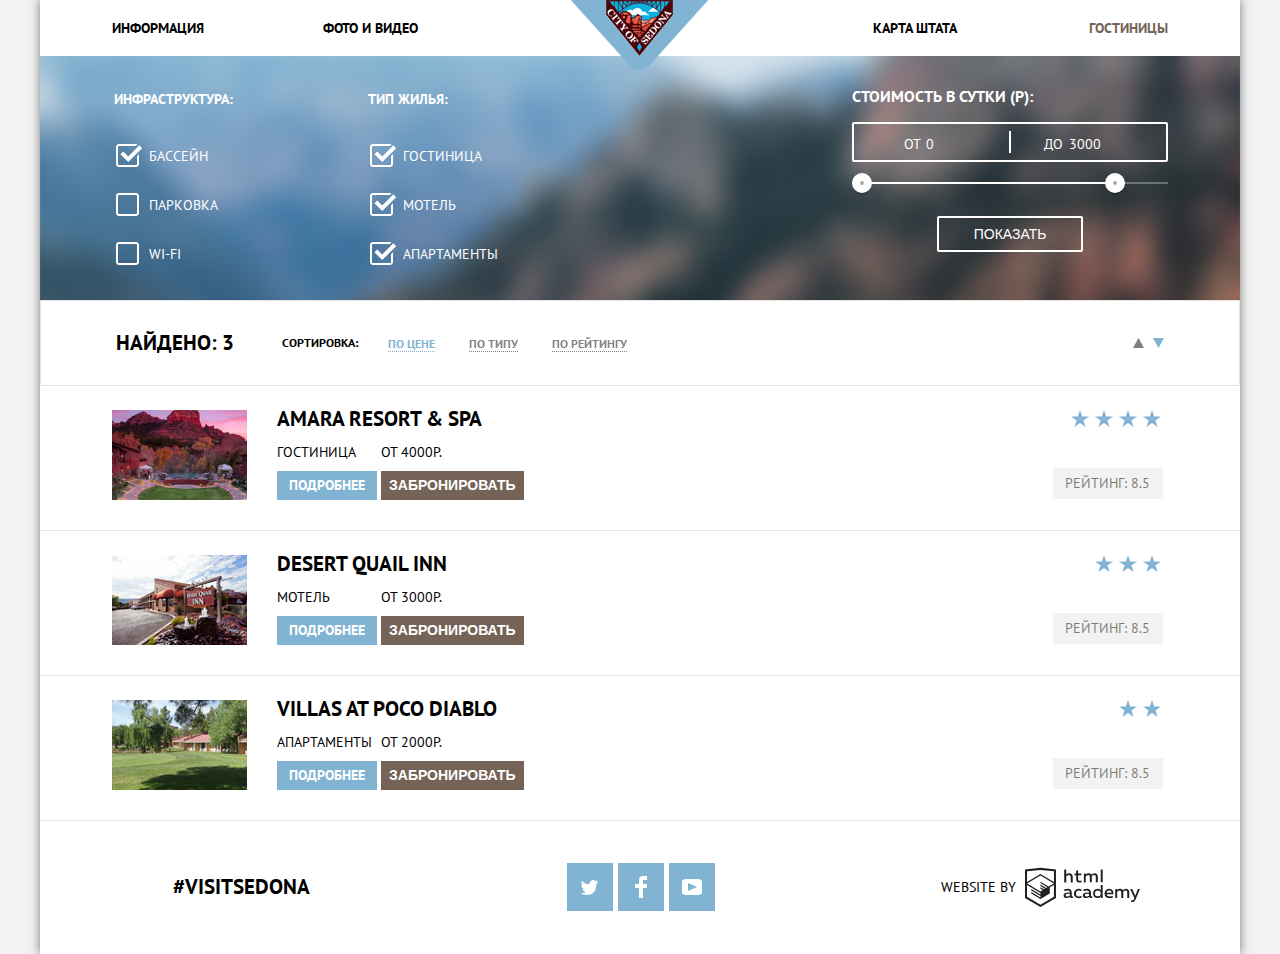
==== commit d7d2f600: "Испаравил ошибки" ====
--- a/hotels.html
+++ b/hotels.html
@@ -9,7 +9,7 @@
   </head>
   <body>
   	<!-- Меню -->
-  	<div class="main-wraper">
+  	<div class="main-wrapper">
 		<header class="main-header">
 			<nav class="main-menu">
 				<a href="index.html" class="main-logo">
@@ -93,14 +93,14 @@
 			<!-- Сортировка -->
 			<section class="hotels-results">
 				<h2 class="visually-hidden">Список гостиниц</h2>
-				<div class="hotel-filter-wraper">
-					<div class="hotel-sorting-wraper">
+				<div class="hotel-filter-wrapper">
+					<div class="hotel-sorting-wrapper">
 						<h3>Найдено: <span class="hotels-count">3</span></h3>
 						<span class="hotel-sorting-title">Сортировка:</span>
-						<!-- <div class="sorting-wraper"> -->
+						<!-- <div class="sorting-wrapper"> -->
 							<ul class="hotels-sorting-parameters">
 								<!-- 2 класса у цены -->
-								<li class="hotel-sorting sorting-active">
+								<li class="hotels-sorting sorting-active">
 									<a href="#" class="hotel-sorting-btn">По цене</a>
 								</li> 
 								<li class="hotels-sorting">
@@ -113,9 +113,13 @@
 							</ul>
 						<!-- </div> -->
 					</div>
-					<div class="triangle-wraper">
-						<a href="#" class="sort-up"></a>
-						<a href="#" class="sort-down"></a>
+					<div class="triangle-wrapper">
+						<a href="#" class="sort-up">
+							<svg class="sort-up-color" xmlns="http://www.w3.org/2000/svg" width="11" height="10" viewBox="0 0 11 10"><path d="M5.5 0L0 10h11z"/></svg>
+						</a>
+						<a href="#" class="sort-down">
+							<svg class="sort-down-color" xmlns="http://www.w3.org/2000/svg" width="11" height="10" viewBox="0 0 11 10"><path d="M5.5 10L0 0h11"/></svg>
+						</a>
 					</div>
 				</div>
 			<!-- Список гостиниц -->
@@ -125,24 +129,19 @@
 						<p class="hotel-img">	
 							<img src="img/hotel1.jpg" width="135" height="90" alt="Amara Resort & SPA">
 						</p>
-						<div class="hotel-item-wraper">
-							<div class="hotel-content-wraper">
-								<!-- <div class="content-item-wraper"> -->
+						<div class="hotel-item-wrapper">
+							<div class="hotel-content-wrapper">
 									<h3>
 										<a class="hotel-name" href="#" >Amara Resort & SPA</a>
 									</h3>
 									<span class="hotel-type">Гостиница</span>
 									<span class="hotel-price">от 4000р.</span>
-								<!-- </div> -->
-								
-									<!-- <p class="hotel-type">Гостиница</p>
-									<p class="hotel-price">от 4000р.</p> -->
-								<div class="content-buttons-wraper">
+								<div class="content-buttons-wrapper">
 									<a class="hotel-more-info" href="info.html">Подробнее</a>
 									<button class="hotel-btn-booking" type="button">Забронировать</button>
 								</div>
 							</div>
-							<div class="rating-wraper">
+							<div class="rating-wrapper">
 								<p class="star-rating" tabindex="0" aria-label="this hotel has four stars">
 									<span class="star-item"></span>
 									<span class="star-item"></span>
@@ -158,24 +157,19 @@
 						<p class="hotel-img">
 							<img src="img/hotel2.jpg" width="135" height="90" alt="Desert Quail Inn">
 						</p>
-						<div class="hotel-item-wraper">
-							<div class="hotel-content-wraper">
-								<!-- <div class="content-item-wraper"> -->
+						<div class="hotel-item-wrapper">
+							<div class="hotel-content-wrapper">
 									<h3>
 										<a class="hotel-name" href="#" >Desert quail inn</a>
 									</h3>
 									<span class="hotel-type">Мотель</span>
 									<span class="hotel-price">от 3000р.</span>
-								<!-- </div> -->
-								
-									<!-- <p class="hotel-type">Гостиница</p>
-									<p class="hotel-price">от 4000р.</p> -->
-								<div class="content-buttons-wraper">
+								<div class="content-buttons-wrapper">
 									<a class="hotel-more-info" href="info.html">Подробнее</a>
 									<button class="hotel-btn-booking" type="button">Забронировать</button>
 								</div>
 							</div>
-							<div class="rating-wraper">
+							<div class="rating-wrapper">
 								<p class="star-rating" tabindex="0" aria-label="this hotel has four stars">
 									<span class="star-item"></span>
 									<span class="star-item"></span>
@@ -190,24 +184,19 @@
 						<p class="hotel-img">
 							<img src="img/hotel3.jpg" width="135" height="90" alt="Villas at Poco Diablo">
 						</p>
-						<div class="hotel-item-wraper">
-							<div class="hotel-content-wraper">
-								<!-- <div class="content-item-wraper"> -->
+						<div class="hotel-item-wrapper">
+							<div class="hotel-content-wrapper">
 									<h3>
 										<a class="hotel-name" href="#" >Villas at poco diablo</a>
 									</h3>
 									<span class="hotel-type">Апартаменты</span>
 									<span class="hotel-price">от 2000р.</span>
-								<!-- </div> -->
-								
-									<!-- <p class="hotel-type">Гостиница</p>
-									<p class="hotel-price">от 4000р.</p> -->
-								<div class="content-buttons-wraper">
+								<div class="content-buttons-wrapper">
 									<a class="hotel-more-info" href="info.html">Подробнее</a>
 									<button class="hotel-btn-booking" type="button">Забронировать</button>
 								</div>
 							</div>
-							<div class="rating-wraper">
+							<div class="rating-wrapper">
 								<p class="star-rating" tabindex="0" aria-label="this hotel has four stars">
 									<span class="star-item"></span>
 									<span class="star-item"></span>
--- a/css/style.css
+++ b/css/style.css
@@ -1,7 +1,6 @@
 body {
 	margin: 0;
 	padding: 0;
-	list-style: none;
 	
 	font-family: "PT Sans", Arial, sans-serif;
 	font-size: 14px;
@@ -9,11 +8,11 @@
 	font-weight: bold;
 	text-transform: uppercase;
 
-	background-color: rgb(242, 242, 242);
+	background-color: #f2f2f2;
 }
 
 a {
-  text-decoration: none;
+  	text-decoration: none;
 }
 
 
@@ -26,7 +25,7 @@
 }
 
 
-.main-wraper {
+.main-wrapper {
 	position: relative;
 	width: 1200px;
 	margin: 0 auto;
@@ -36,7 +35,7 @@
 
 
 .main-menu {
-	/*position: relative;*/
+	position: relative;
 	font-size: 14px;
 	line-height: 26px;
 	color: #ffffff;
@@ -65,15 +64,15 @@
 	margin: 0;
 
 	max-width: 1200px;
-	padding-left: 72px;
-	padding-right: 72px;
+	padding-left: 6%;
+	padding-right: 6%;
 	list-style: none;
 
 }
 
 .navigation-item {
   	
-  	width: 240px;
+  	width: 20%;
 	/*align-items: center;*/
 
 }
@@ -89,7 +88,7 @@
 }
 
 .navigation-item:nth-of-type(2) {
-	margin-right: 100px;
+	margin-right: 20%;
 }
 /*.navigation-item:nth-of-type(1) {
 	margin-left: 20%;
@@ -112,7 +111,7 @@
 }
 
 .navigation-active-item .navigation-item-link{
-	color: rgb(118,99,87);
+	color: #766357;
 }
 
 /*main*/
@@ -152,17 +151,21 @@
 
 /* Преимущества */
 .reasons-city {
+	margin-top: 60px;
+	margin-bottom: 0;
+
 	font-size: 21px;
 	line-height: 26px;
-	font-weight: bold;
-	margin: 25px;
 }
 
 .reasons-city-text {
+	margin: 0;
+	padding-top: 30px;
+	padding-bottom: 50px;
+
 	font-size: 14px;
 	line-height: 24px;
 	font-weight: normal;
-	padding: 23px;
 }
 
 .reasons-list,
@@ -180,13 +183,12 @@
 	box-sizing: border-box;
 	width: 33.33%;
 	/*padding: 50px 65px;*/
-
-	background-color: rgb(129,179,210);
-
 	font-size: 21px;
-	line-height: 26px;
-	text-align: center;
+	line-height: 21px;
 	font-weight: normal;
+
+	background-color: #81b3d2;
+	color: white;
 }
 
 .reasons-img {
@@ -198,69 +200,78 @@
 }
 
 .last-reasons {
-	padding: 0px 70px 50px 70px;
-	width: 33.33%;
-
-	text-align: inherit;
-	font-size: 21px;
+	/*padding: 0px 70px 50px 70px;*/
+	/*width: 33.33%;*/
+
+	/*text-align: inherit;*/
+	/*font-size: 21px;*/
 	line-height: 21px;
 	text-align: center;
 	font-weight: normal;
 
-	background-color: rgb(238,238,238);
+	background-color: #eee;
+	color: black;
 }
 
 .reasons-list li:nth-of-type(4) {
-	padding: 0px 69px 50px 70px;
-}
-
-.last-reasons h3 {
-	color: black;
-}
-
-.last-reasons p {
-	color: black;
-}
-
+	/*padding: 0px 69px 50px 70px;*/
+}
 
 /*списки преимуществ*/
 
 .reasons-name {
-	margin-top: 50px;
-
+	margin-top: 47px;
+	margin-bottom: 0;
 	font-size: 21px;
-	font-weight: bold;
-	
-	color: white;
+/*	line-height: 21px;*/
+	/*font-weight: bold;*/
 }
 
 .reasons-number,
 .reasons-text {
-	margin-top: 30px;
-	font-size: 14px;
-	
-	color: white;
+	margin-top: 25px;
+
+	font-size: 14px;
+
+}
+
+.reasons-item .reasons-text {
+	margin-top: 20px;
+
+	font-size: 14px;
+}
+
+.last-reasons .reasons-text {
+	margin-top: 20px;
+	margin-bottom: 58px;
+}
+
+.features-caption {
+	margin-bottom: 25px;
+	font-weight: bold;
+	font-size: 21px;
+	line-height: 21px;
 }
 
 .features-item {
 	box-sizing: border-box;
 	width: 33.33%;
-	font-weight: bold;
+/*	font-weight: bold;
 	font-size: 21px;
-	line-height: 21px;
+	line-height: 21px;*/
 	text-align: center;
 
-	padding: 60px 72px 75px 72px;
+	padding: 60px 72px 70px 72px;
 	margin: 0;
 	align-self: center;
 }
 
 .features-item:nth-of-type(2) {
-	padding: 60px 52px 75px 52px;
+	padding: 60px 52px 70px 52px;
 }
 
 .features-item:nth-of-type(3) {
-	padding: 60px 52px 75px 72px;
+	padding: 60px 60px 67px 65px;
 }
 
 .features-text {
@@ -275,7 +286,7 @@
 	content: "";
 	background-image: url("../img/apartments.svg");
 	background-repeat: no-repeat;
-	color: rgb(129,179,210);
+	color: #81b3d2;
 	width: 75px;
 	height: 72px;
 }
@@ -285,7 +296,7 @@
 	content: "";
 	background-image: url("../img/burger.svg");
 	background-repeat: no-repeat;
-	color: rgb(129,179,210);
+	color: #81b3d2;
 	width: 74px;
 	height: 70px;
 
@@ -296,7 +307,7 @@
 	content: "";
 	background-image: url("../img/souvenire.svg");
 	background-repeat: no-repeat;
-	color: rgb(129,179,210);
+	color: #81b3d2;
 	width: 64px;
 	height: 76px;
 
@@ -305,85 +316,94 @@
 /*Поиск гостиницы в Седоне*/
 
 .booking {
-	position: relative;
+	/*position: relative;*/
 }
 
 .booking-interesting {
 	font-size: 30px;
 	line-height: 36px;
-	margin-top: 56px;
-	margin-bottom: 35px;
+	margin-top: 50px;
+	margin-bottom: 25px;
 }
 
 .booking-text {
 	font-size: 14px;
 	line-height: 24px;
 	font-weight: normal;
-	margin-bottom: 56px;
+	margin-bottom: 47px;
+	margin-top: 0;
 }
 
 .booking-form-btn {
-	padding: 32px;
+	padding: 30px;
 	width: 568px;
 
 	font-size: 21px;
-	line-height: 26px;
+	line-height: 26px;	
 	font-weight: bold;
 	text-transform: uppercase;
 
-	background-color: rgb(118,99,87);
-	color: rgb(255,255,255);
+	background-color: #766357;
+	color: #fff;
 	cursor: pointer;
 	border: none;
 	
 }
 
 .booking-form-btn:hover {
-	background-color: rgb(96,78,67);
+	background-color: #604e43;
 }
 
 .booking-form-btn:active {
-	background-color: rgb(80,62,51);
+	background-color: #503e33;
 	color: rgba(255,255,255, 0.5);
 }
 
 
 .calendar {
 	position: absolute;
-	right: 10px;
-	top: 7px;
+	right: 4px;
+	top: 4px;
+
+	padding: 0;
+	width: 21px;
+	height: 22px;
+
+	border: none;
+	cursor: pointer;
+	background-color: transparent;
+}
+/* Цвет календаря */
+
+.calendar-icon {
+	position: absolute;
+	right: 0px;
+	top: -1px;
 
 	padding: 5px;
 	width: 21px;
 	height: 22px;
-
-	text-align: center;
-	border: none;
-	cursor: pointer;
-	background-color: #f2f2f2;
-	background-image: url("../img/calendar-static.svg");
-	/*color: rgb(242,242,242);*/
-	/*#a9a9a9*/
-}
-/* Цвет календаря */
-.calendar:hover {
-	background-image: url(../img/calendar.svg);
-}
-
-.calendar:active{
-	background-image: url(../img/calendar-active.svg);
-}
-
+	fill: #a9a9a9;
+
+}
+.calendar-icon:hover {
+	fill: black; 
+}
+
+.calendar-icon:active {
+	fill: #81b3d2;
+}
 
 .hotels-search {
 	position: absolute;
 
 	transform: translateX(-50%);
 	display: inline-block;
-	padding: 54px;
-	vertical-align: middle;
-
-	background-color: rgb(255, 255, 255);
+/*	padding: 54px;*/
+/*	vertical-align: middle;*/
+
+	background-color: #fff;
+	box-shadow: 0 0 10px rgba(0, 0, 0, 0.3)
 	
 	/*animation: find 0.6s;*/
 	/*border: 1px solid black;*/
@@ -395,10 +415,10 @@
 	line-height: 26px;
 	text-align: center;
 	font-weight: bold;
-	color: rgb(255,255,255);
-
-	background-color: rgb(129,179,210);
-	padding: 20px;
+	color: #fff;
+
+	background-color: #81b3d2;
+	padding: 16px;
 	width: 458px;
 	border: none;
 
@@ -406,11 +426,11 @@
 }
 
 .find-btn:hover {
-	background-color: rgb(102,158,192);
+	background-color: #669ec0;
 }
 
 .find-btn:active {
-	background-color: rgb(102,158,192);
+	background-color: #669ec0;
 	color: rgba(255,255,255, 0.5);
 }
 
@@ -426,23 +446,24 @@
 }
 
 .hotels-search-item label {
+
 	align-self: center;
 }
 
 .hotels-search-form {
-	font-size: 14px;
+/*	font-size: 14px;
 	line-height: 26px;
-	font-weight: bold;
-	padding: 0;
+	font-weight: bold;*/
+	padding: 55px;
 
 }
 
 .date-input {
 	box-sizing: border-box;
 	width: 346px;
-	margin-left: 17px;
+	/*margin-left: 17px;*/
 	padding: 6px 0;
-	padding-left: 20px;
+	padding-left: 15px;
 	padding-right: 35px;
 
 	font-size: 14px;
@@ -450,7 +471,7 @@
 	font-weight: bold;
 	text-transform: uppercase;
 
-	background-color: rgb(242,242,242);
+	background-color: #f2f2f2;
 	border: none;
 }
 
@@ -460,42 +481,43 @@
 
 .hotels-search-item input:focus {
 	background-color: white;
-
-}
-
-.count-search-form button:nth-of-type(1) {
+	outline: 2px solid #f2f2f2;
+
+}
+
+.count-search-item button:nth-of-type(1) {
 	margin-left: 40px;
 }
 
-.count-search-form button:nth-of-type(2) {
+.count-search-item button:nth-of-type(2) {
 	margin-right: 40px;
 }
 
-.count-search-form button:nth-of-type(3) {
+.count-search-item button:nth-of-type(3) {
 	margin-left:  40px;
 }
 
-.count-search-form {
+.count-search-item {
 	width: 458px;
-	justify-content: space-between;
 	margin-bottom: 55px;
-	font-size: 0;
-}
-
-.count-search-form label {
+
+}
+/*
+.count-search-item label {
 	font-size: 14px;
 	vertical-align: middle;
-}
+}*/
 
 .count-input {
 	padding: 11px 0px;
 	width: 38px;
-	vertical-align: middle;
+
 	text-align: center;
 	font-size: 14px;
+	font-weight: bold;
 	text-transform: uppercase;
 	
-	background-color: rgb(242,242,242);
+	background-color: #f2f2f2;
 	border: none;
 
 }
@@ -514,58 +536,58 @@
 	padding: 19px 10px;
 	border: none;
 	width: 38px;
-	vertical-align: middle;
+
 	cursor: pointer;
 	/*height: 38px;*/
 
 }
 
 .count-minus {
-	background-image: url("../img/minus.png");
-	background-color: rgb(242,242,242);
-
-	background-repeat: no-repeat;
-	background-position: center;
+	background-image: url("../img/sprites-minus.png");
+	background-color: #f2f2f2;
+
+	background-repeat: no-repeat;
+	background-position: 15px 18px;
 }
 
 .count-minus:hover {
-	background-image: url("../img/minus-black.png");
-	background-color: rgb(242,242,242);
-
-	background-repeat: no-repeat;
-	background-position: center;
+	background-image: url("../img/sprites-minus.png");
+	background-color: #f2f2f2;
+
+	background-repeat: no-repeat;
+	background-position: 15px -36px;
 }
 
 .count-minus:active {
-	background-image: url("../img/minus-blue.png");
-	background-color: rgb(242,242,242);
-
-	background-repeat: no-repeat;
-	background-position: center;
+	background-image: url("../img/sprites-minus.png");
+	background-color: #f2f2f2;
+
+	background-repeat: no-repeat;
+	background-position: 15px -93px;
 }
 
 .count-plus {
-	background-image: url("../img/plus.png");
-	background-color: rgb(242,242,242);
-
-	background-repeat: no-repeat;
-	background-position: center;
+	background-image: url("../img/sprites.png");
+	background-color: #f2f2f2;
+
+	background-repeat: no-repeat;
+	background-position: 15px 14px;
 }
 
 .count-plus:hover {
-	background-image: url("../img/plus-black.png");
-	background-color: rgb(242,242,242);
-
-	background-repeat: no-repeat;
-	background-position: center;
+	background-image: url("../img/sprites.png");
+	background-color: #f2f2f2;
+
+	background-repeat: no-repeat;
+	background-position: 15px -36px;
 }
 
 .count-plus:active {
-	background-image: url("../img/plus-blue.png");
-	background-color: rgb(242,242,242);
-
-	background-repeat: no-repeat;
-	background-position: center;
+	background-image: url("../img/sprites.png");
+	background-color: #f2f2f2;
+
+	background-repeat: no-repeat;
+	background-position: 15px -87px;
 }
 
 
@@ -574,15 +596,13 @@
 .main-footer {
 	display: flex;
 	justify-content: space-between;
-	min-height: 112px;
-	/*max-width: 1200px;*/
-	/*margin: auto;*/
+	min-height: 123px;
 	width: 100%;
 
 	position: absolute;
 	bottom: 0;
-	left: 50%;
-	transform: translateX(-50%);
+	left: 0;
+
 	background: rgba(255, 255, 255, 0.8);
 }
 
@@ -590,59 +610,54 @@
 	display: flex;
 	padding: 5px 0;
 	justify-content: space-between;
-	min-height: 112px;
-	max-width: 1200px;
-	/*margin: auto;*/
+	min-height: 123px;
 	width: 100%;
 }
 
 .footer-hashtag {
-	/*display: flex;*/
+
 	font-size: 21px;
 	line-height: 26px;
-	text-align: center;
 	align-self: center;
 
-	/*margin-right: 256px;*/
-	margin-left: 130px;
-	/*margin: 0 auto;*/
+	margin-left: 133px;
+
 }
 
 .footer-copyright {
 	font-size: 14px;
 	line-height: 26px;
-	text-align: center;
 }
 
 .footer-social {
-	/*margin: 0 auto;*/
+	list-style: none;
 	align-self: center;
+	margin-left: 80px;
+	margin-right: 50px;
+}
+
+.footer-social li:first-child {
+	margin-right: 5px;
+}
+
+.footer-social li:last-child {
+	margin-left: 5px;
 }
 
 .social {
+	list-style: none;
 	padding: 0;
-	/*margin: 0;*/
 	display: flex;
-	justify-content: space-between;
-}
-
-/*.social a:nth-of-type(2) {
-	margin-right: 5px;
+}
+
+.footer-copyright {
+	margin-right: 100px;
+	align-self: center;
+
+}
+.footer-copyright .footer-logo {
 	margin-left: 5px;
-}*/
-
-.footer-copyright {
-	/*margin: 0 auto;*/
-	/*margin-left: 230px;*/
-	margin-right: 100px;
-	
-	align-self: center;
-
-}
-
-/*.copyrigth-wraper {
-	margin: auto;
-}*/
+}
 
 .website {
 	display: inline-block;
@@ -656,13 +671,6 @@
 	height: 41px;
 }
 
-.social-item {
-	list-style: none;
-	margin: 5px;
-	/*text-align: center;*/
-	/*display: inline-block;*/
-	/*vertical-align: middle;*/
-}
 
 .twitter,
 .facebook,
@@ -672,7 +680,7 @@
 	height: 48px;
 	background-image: url("../img/twitter.svg");
 	background-repeat: no-repeat;
-	background-color: rgb(129,179,210);
+	background-color: #81b3d2;
 	vertical-align: middle;
 	background-position: center;
 }
@@ -692,7 +700,6 @@
 	background-image: url("../img/filter background.png");
 	background-repeat: no-repeat;
   	background-position: top center;
-  	list-style: none;
 
 }
 .filter-form {
@@ -701,9 +708,8 @@
 	flex-direction: row;
 	margin-left: 72px;
 	margin-right: 72px;
-	align-items: center;
-
-	list-style: none;
+	/*align-items: center;*/
+
 	
 }
 
@@ -712,7 +718,6 @@
 	margin-top: 30px;
 	padding-left: 0;
 	padding-right: 0;
-	margin-left: 0;
 	margin-right: 0;
 	border: none;
 	font-size: 16px;
@@ -723,23 +728,21 @@
 }
 
 .filter-form-group:nth-of-type(1) {
-	text-align: left;
+	
 	margin-right: 50px;
 
-
 }
 .filter-form-group:nth-of-type(2) {
-	text-align: left;
+
 	margin-right: 280px;
 }
+
 .filter-form-group:nth-of-type(3) {
+	width: 330px;
+
 	text-align: right;
-}
-
-.hotels-filter:last-child {
-	text-align: right;
-}
-
+	font-weight: normal;
+}
 
 .filter-price {
 	border: 1px solid #000000;
@@ -772,17 +775,17 @@
 	cursor: pointer;
 }
 
-.check-item:not(checked) {
+.check-item {
 	position: absolute;
 	opacity: 0;
 
 }
-.check-item:not(checked) + label {
+.check-item + label {
 	position: relative; 
 	padding: 0 0 0 15px;
 }
 
-.check-item:not(checked) + label:before {
+.check-item + label:before {
 	content: '';
 	position: absolute;
 	top: -5px;
@@ -817,34 +820,25 @@
 
 }
 /* Фильтр */
-.comfort-item {
-	position: relative;
-	padding-left: 20px;
-	margin-bottom: 23px;
-}
-
+.comfort-item,
 .hotels-type-item {
 	position: relative;
 	padding-left: 20px;
 	margin-bottom: 23px;
 }
 
+
+
 /* Сложный фильтр */
 .price-of-day {
 	margin-bottom: 9px;
+
 	text-align: left;
-	
 	font-weight: 700;
 	font-size: 16px;
 	line-height: 21px;
 }
 
-.filter-form-group:nth-of-type(3) {
-	width: 330px;
-	font-weight: normal;
-	
-
-}
 
 .price-controls {
 	position: relative;
@@ -990,33 +984,39 @@
 }
 
 /*сортировка*/
-/*.hotels-results {
+
+.hotel-sorting-btn {
 	font-size: 12px;
 	line-height: 18px;
-	font-weight: normal;
-}
-*/
-
-.hotels-sorting a {
-	font-size: 12px;
-	line-height: 18px;
-	text-decoration: none;
+
 	border-bottom: 1px dotted;
 	color: rgba(0,0,0, 0.5);
-	list-style: none;
-}
-
-.hotels-sorting a:hover {
+
+}
+
+.hotel-sorting-btn:hover {
 	color: #81b3d2;
 }
 
-.hotels-sorting a:active {
+.hotel-sorting-btn:active {
 	color: #000;
 }
 
-.sorting-active a {
+.hotels-sorting {
+	color: rgba(0,0,0, 0.5);
+}
+
+.sorting-active .hotel-sorting-btn {
 	color: #81b3d2;
-	font-weight: normal;
+	/*font-weight: normal;*/
+}
+
+.sorting-active .hotel-sorting-btn:hover {
+	color: #81b3d2;
+}
+
+.sorting-active .hotel-sorting-btn:active {
+	color: black;
 }
 
 .sort-up {
@@ -1024,20 +1024,33 @@
 	width: 11px;
 	height: 10px;
 	margin-right: 5px;
-	background-image: url("../img/icon-up-dir.svg");
-	background-repeat: no-repeat;
+	vertical-align: text-top;
+	
+	fill:rgba(0,0,0, 0.5);
+}
+
+.sort-up-color:hover {
+	fill: black;
+}
+
+.sort-up-color:active {
+	fill: #81b3d2;
+}
+.sort-down {
+	display: inline-block;
 	width: 11px;
 	height: 10px;
-	
-}
-
-.sort-down {
-	display: inline-block;
-	background-image: url("../img/icon-down-dir.svg");
-	background-repeat: no-repeat;
-	width: 11px;
-	height: 10px;
-
+	vertical-align: text-top;
+
+	fill: #81b3d2;
+}
+
+.sort-down-color:hover {
+	fill: black;
+}
+
+.sort-down-color:active {
+	fill: #81b3d2;
 }
 
 /*Список отелей*/
@@ -1058,12 +1071,12 @@
 
 	font-size: 21px;
 	line-height: 26px;
-	font-weight: bold;
+
 	color: #000;
 }
 
 .hotel-name:hover {
-	color: rgb(129,179,210);
+	color: #81b3d2;
 }
 
 .hotel-name:active {
@@ -1075,42 +1088,46 @@
 	display: inline-block;
 	margin-top: 8px;
 	padding: 4px 12px;
-	/*vertical-align: middle;*/
-	text-decoration: none;
-	background-color: rgb(129,179,210);
-	color: rgb(255,255,255);
+	vertical-align: middle;
+
+	background-color: #81b3d2;
+	color: #fff;
 }
 
 .hotel-more-info:hover {
-	background-color: rgb(102,158,192);
-	color: rgb(255,255,255);
+	background-color: #669ec0;
+	color: #fff;
 }
 
 .hotel-more-info:active {
-	background-color: rgb(84,150,189);
+	background-color: #5496bd;
 	color: rgba(255,255,255, 0.5);
 }
 
 .hotel-btn-booking {
 	padding: 4px 8px;
 	margin-top: 8px;
+
 	font-size: 14px;
 	line-height: 21px;
 	text-align: center;
 	font-weight: bold;
 	text-transform: uppercase;
-
-	background-color: rgb(118,99,87);
-	color: rgb(255,255,255);
+	vertical-align: middle;
+
+	background-color: #766357;
+	color: #fff;
+
 	border: none;
+	cursor: pointer;
 }
 
 .hotel-btn-booking:hover {
-	background-color: rgb(96,78,67);
+	background-color: #604e43;
 }
 
 .hotel-btn-booking:active {
-	background-color: rgb(80,62,51);
+	background-color: #503e33;
 	color: rgba(255,255,255, 0.5);
 }
 
@@ -1120,7 +1137,7 @@
 	text-align: right;
 	background-image: url("../img/star.svg");
 	background-repeat: no-repeat;
-	color: rgb(129,179,210);
+	color: #81b3d2;
 	width: 20px;
 	height: 20px;
 
@@ -1128,7 +1145,7 @@
 
 /*отели*/
 
-.hotel-filter-wraper {
+.hotel-filter-wrapper {
 	display: flex;
 	justify-content: space-between;
 
@@ -1137,21 +1154,22 @@
 	border: 1px solid #e5e5e5;
 }
 
-.hotel-sorting-wraper {
+.hotel-sorting-wrapper {
 	display: flex;
 	align-items: center;
 	/*justify-content: center;*/
 
 }
 
-.hotel-sorting-wraper li {
-	display: inline-block;
-	/*align-items: center;*/
+.hotels-sorting-parameters .hotels-sorting {
+	display: inline-block;
 	padding-left: 30px;
+
+	vertical-align: middle;
+	
 }
 
 .hotel-sorting-title {
-	display: inline-block;
 
 	padding-left: 48px;
 
@@ -1161,47 +1179,43 @@
 	padding: 0;
 	margin: 0;
 	list-style: none;
-}
-
-
-.triangle-wraper {
+
+}
+
+
+.triangle-wrapper {
 	align-self: center;
 }
 
 .hotel-item {
-	padding: 10px 0;
+	padding: 10px 72px;
 	display: flex;
-	width: 100%;
+	/*width: 100%;*/
 	border-bottom: 1px solid #e5e5e5;
 }
 
 
-.hotel-item p {
+.hotel-img {
 	font-size: 14px;
 	line-height: 21px;
 	font-weight: normal;
 }
 
 
-.hotel-img {
-	margin-left: 75px;
-
-}
-
-.hotel-item-wraper {
+.hotel-item-wrapper {
 	display: flex;
 	justify-content: space-between;
 }
 
-.hotel-content-wraper {
+.hotel-content-wrapper {
 	margin-left: 30px;
 	width: 40%;
 	text-align: left;
 
 }
 
-.hotel-content-wraper h3 {
-	width: 100%;
+.hotel-content-wrapper h3 {
+
 	padding-top: 10px;
 	padding-bottom: 10px;
 
@@ -1216,19 +1230,23 @@
 
 }
 
-.content-buttons-wraper {
+.content-buttons-wrapper {
 	display: inline-block;
 	align-self: center;
 }
 
 .rating {
 	width: 110px;
-	background-color: #f2f2f2;
+	
 	padding: 5px 0px;
 	margin-top: 15px;
-}
-
-.rating-wraper {
+	font-weight: normal;
+
+	color: rgba(0, 0, 0, 0.5);
+	background-color: #f2f2f2;
+}
+
+.rating-wrapper {
 	/*align-self: flex-end;*/
 	margin-left: 360px;
 }
@@ -1240,7 +1258,7 @@
 	
 }
 
-.hotel-item-wraper span {
+.hotel-item-wrapper span {
 	font-size: 14px;
 	line-height: 21px;
 	font-weight: normal;
@@ -1292,12 +1310,12 @@
 
 /* Js class */
 
-.find-hotels {
+/*.find-hotels {
 	position: fixed;
 	display: block;
 
 }
-
+*/
 /*.modal-error {
   animation: shake 0.6s;
 }
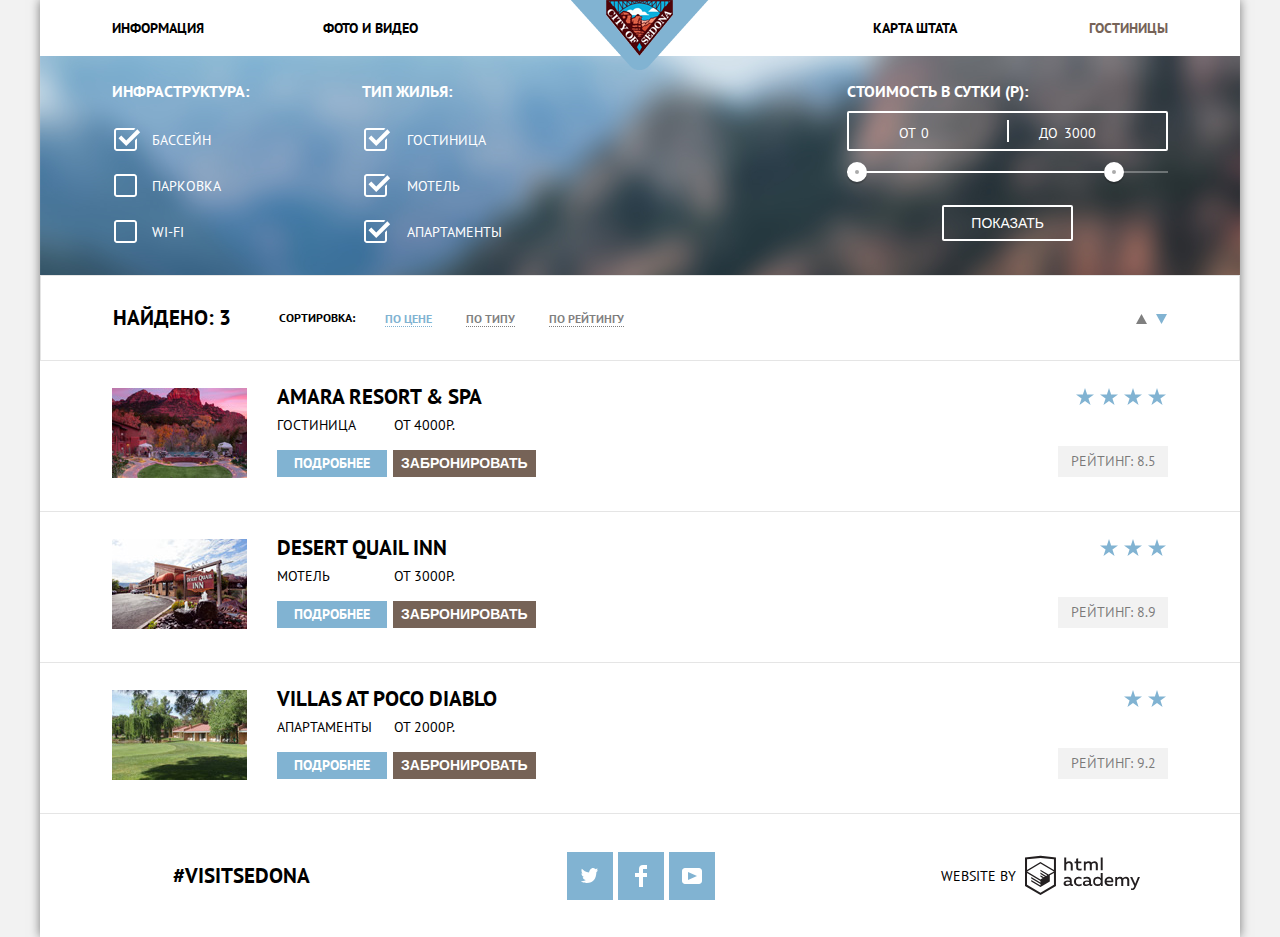
==== commit 056c52ac: "Обе страницы" ====
--- a/hotels.html
+++ b/hotels.html
@@ -35,14 +35,12 @@
 			<!-- Форма выбора -->
 			<section class="hotels-filter">
 				<h2 class="visually-hidden">Фильтр отелей</h2>
-				<!-- <img src="img/filter background.png" alt="Filter holels background"> -->
 				<form class="filter-form" action="https://echo.htmlacademy.ru" method="post">
 					<fieldset class="filter-form-group">
 						<legend class="comfort-check">Инфраструктура:</legend>
 						<ul class="comfort">
 							<li class="comfort-item">
 								<input class="check-item" id="pool" type="checkbox" name="pool" checked>
-								<!-- <span class="checkbox-indicator"></span> -->
 								<label class="check-name" for="pool">Бассейн</label>
 							</li>
 							<li class="comfort-item">
@@ -97,9 +95,7 @@
 					<div class="hotel-sorting-wrapper">
 						<h3>Найдено: <span class="hotels-count">3</span></h3>
 						<span class="hotel-sorting-title">Сортировка:</span>
-						<!-- <div class="sorting-wrapper"> -->
 							<ul class="hotels-sorting-parameters">
-								<!-- 2 класса у цены -->
 								<li class="hotels-sorting sorting-active">
 									<a href="#" class="hotel-sorting-btn">По цене</a>
 								</li> 
@@ -109,9 +105,7 @@
 								<li class="hotels-sorting">
 									<a href="#" class="hotel-sorting-btn">По рейтингу</a>
 								</li>
-								<!-- стрелки справа  #231F20-->
 							</ul>
-						<!-- </div> -->
 					</div>
 					<div class="triangle-wrapper">
 						<a href="#" class="sort-up">
@@ -175,7 +169,7 @@
 									<span class="star-item"></span>
 									<span class="star-item"></span>
 								</p>
-								<p class="rating">Рейтинг: 8.5</p>
+								<p class="rating">Рейтинг: 8.9</p>
 							</div>
 						</div>
 					</li>
@@ -201,7 +195,7 @@
 									<span class="star-item"></span>
 									<span class="star-item"></span>
 								</p>
-								<p class="rating">Рейтинг: 8.5</p>
+								<p class="rating">Рейтинг: 9.2</p>
 							</div>
 						</div>
 					</li>
--- a/css/style.css
+++ b/css/style.css
@@ -29,6 +29,7 @@
 	position: relative;
 	width: 1200px;
 	margin: 0 auto;
+
 	background-color: white;
 	box-shadow: 0 0 10px rgba(0,0,0,0.5)
 }
@@ -36,14 +37,13 @@
 
 .main-menu {
 	position: relative;
+	padding: 15px 0px;
+
 	font-size: 14px;
 	line-height: 26px;
+
 	color: #ffffff;
-	padding: 15px 0px;
-	background-color: #ffffff;
-	/*min-height: 56px;*/
-	/*display: flex;*/
-	
+	background-color: #ffffff;	
 }
 
 .main-logo {
@@ -62,7 +62,6 @@
 
 	padding: 0;
 	margin: 0;
-
 	max-width: 1200px;
 	padding-left: 6%;
 	padding-right: 6%;
@@ -70,11 +69,8 @@
 
 }
 
-.navigation-item {
-  	
+.navigation-item {	
   	width: 20%;
-	/*align-items: center;*/
-
 }
 
 .navigation-item:nth-of-type(1),
@@ -90,11 +86,9 @@
 .navigation-item:nth-of-type(2) {
 	margin-right: 20%;
 }
-/*.navigation-item:nth-of-type(1) {
-	margin-left: 20%;
-}*/
 
 /*ссылки в меню навигации*/
+
 .navigation-item-link {
 	text-decoration: none;
 	color: #000;
@@ -117,19 +111,13 @@
 /*main*/
 
 .container {
-	/*position: relative;*/
-
 	background-color: #fff;
 	text-align: center;
-/*	margin: 0 auto;*/
-}
-
+}
 
 /*картинка фона*/
 .promo {
 	position: relative;
-	/*top:67;*/
-	/*max-width: 1200px;*/
 }
 
 .promo img {
@@ -141,11 +129,12 @@
 	content: "";
 	bottom: 0;
 	left: 0;
-	background-image: url(../img/background-image-bottom.png);
-	background-repeat: no-repeat;
+
 	width: 100%;
 	height: 57px;
 
+	background-image: url(../img/background-image-bottom.png);
+	background-repeat: no-repeat;
 }
 
 
@@ -182,7 +171,7 @@
 .reasons-item {
 	box-sizing: border-box;
 	width: 33.33%;
-	/*padding: 50px 65px;*/
+
 	font-size: 21px;
 	line-height: 21px;
 	font-weight: normal;
@@ -200,21 +189,12 @@
 }
 
 .last-reasons {
-	/*padding: 0px 70px 50px 70px;*/
-	/*width: 33.33%;*/
-
-	/*text-align: inherit;*/
-	/*font-size: 21px;*/
 	line-height: 21px;
 	text-align: center;
 	font-weight: normal;
 
 	background-color: #eee;
 	color: black;
-}
-
-.reasons-list li:nth-of-type(4) {
-	/*padding: 0px 69px 50px 70px;*/
 }
 
 /*списки преимуществ*/
@@ -223,8 +203,6 @@
 	margin-top: 47px;
 	margin-bottom: 0;
 	font-size: 21px;
-/*	line-height: 21px;*/
-	/*font-weight: bold;*/
 }
 
 .reasons-number,
@@ -256,9 +234,7 @@
 .features-item {
 	box-sizing: border-box;
 	width: 33.33%;
-/*	font-weight: bold;
-	font-size: 21px;
-	line-height: 21px;*/
+
 	text-align: center;
 
 	padding: 60px 72px 70px 72px;
@@ -284,33 +260,37 @@
 .features-item:nth-of-type(1):before {
 	display: inline-block;
 	content: "";
-	background-image: url("../img/apartments.svg");
-	background-repeat: no-repeat;
-	color: #81b3d2;
 	width: 75px;
 	height: 72px;
+
+	background-image: url("../img/apartments.svg");
+	background-repeat: no-repeat;
+	color: #81b3d2;
+
 }
 
 .features-item:nth-of-type(2):before {
 	display: inline-block;
 	content: "";
-	background-image: url("../img/burger.svg");
-	background-repeat: no-repeat;
-	color: #81b3d2;
 	width: 74px;
 	height: 70px;
 
+	background-image: url("../img/burger.svg");
+	background-repeat: no-repeat;
+	color: #81b3d2;
+
+
 }
 
 .features-item:nth-of-type(3):before {
 	display: inline-block;
 	content: "";
-	background-image: url("../img/souvenire.svg");
-	background-repeat: no-repeat;
-	color: #81b3d2;
 	width: 64px;
 	height: 76px;
 
+	background-image: url("../img/souvenire.svg");
+	background-repeat: no-repeat;
+	color: #81b3d2;
 }
 
 /*Поиск гостиницы в Седоне*/
@@ -320,18 +300,20 @@
 }
 
 .booking-interesting {
+	margin-top: 50px;
+	margin-bottom: 25px;
+
 	font-size: 30px;
 	line-height: 36px;
-	margin-top: 50px;
-	margin-bottom: 25px;
 }
 
 .booking-text {
+	margin-bottom: 47px;
+	margin-top: 0;
+
 	font-size: 14px;
 	line-height: 24px;
 	font-weight: normal;
-	margin-bottom: 47px;
-	margin-top: 0;
 }
 
 .booking-form-btn {
@@ -346,8 +328,7 @@
 	background-color: #766357;
 	color: #fff;
 	cursor: pointer;
-	border: none;
-	
+	border: none;	
 }
 
 .booking-form-btn:hover {
@@ -399,29 +380,25 @@
 
 	transform: translateX(-50%);
 	display: inline-block;
-/*	padding: 54px;*/
-/*	vertical-align: middle;*/
 
 	background-color: #fff;
 	box-shadow: 0 0 10px rgba(0, 0, 0, 0.3)
-	
-	/*animation: find 0.6s;*/
-	/*border: 1px solid black;*/
 }
 
 .find-btn {
+	padding: 16px;
+	width: 458px;
+
 	text-transform: uppercase;
 	font-size: 21px;
 	line-height: 26px;
 	text-align: center;
 	font-weight: bold;
+
 	color: #fff;
-
 	background-color: #81b3d2;
-	padding: 16px;
-	width: 458px;
+	
 	border: none;
-
 	cursor: pointer;
 }
 
@@ -451,17 +428,12 @@
 }
 
 .hotels-search-form {
-/*	font-size: 14px;
-	line-height: 26px;
-	font-weight: bold;*/
 	padding: 55px;
-
 }
 
 .date-input {
 	box-sizing: border-box;
 	width: 346px;
-	/*margin-left: 17px;*/
 	padding: 6px 0;
 	padding-left: 15px;
 	padding-right: 35px;
@@ -502,11 +474,6 @@
 	margin-bottom: 55px;
 
 }
-/*
-.count-search-item label {
-	font-size: 14px;
-	vertical-align: middle;
-}*/
 
 .count-input {
 	padding: 11px 0px;
@@ -532,13 +499,11 @@
 }
 
 .people-btn {
-	/*margin: 0;*/
 	padding: 19px 10px;
 	border: none;
 	width: 38px;
 
 	cursor: pointer;
-	/*height: 38px;*/
 
 }
 
@@ -608,20 +573,18 @@
 
 .main-footer-hotels {
 	display: flex;
-	padding: 5px 0;
+	padding: 0;
 	justify-content: space-between;
 	min-height: 123px;
 	width: 100%;
 }
 
 .footer-hashtag {
-
 	font-size: 21px;
 	line-height: 26px;
 	align-self: center;
 
 	margin-left: 133px;
-
 }
 
 .footer-copyright {
@@ -670,7 +633,6 @@
 	vertical-align: middle;
 	height: 41px;
 }
-
 
 .twitter,
 .facebook,
@@ -708,28 +670,28 @@
 	flex-direction: row;
 	margin-left: 72px;
 	margin-right: 72px;
-	/*align-items: center;*/
-
-	
 }
 
 .filter-form-group {
 	width: 20%;
-	margin-top: 30px;
-	padding-left: 0;
+	margin-top: 25px;
+	margin-bottom: 10px;
+	padding: 0;
 	padding-right: 0;
 	margin-right: 0;
-	border: none;
+	margin-left: 0;
+	
 	font-size: 16px;
 	text-align: left;
 
 	color: #ffffff;
+	border: none;
 
 }
 
 .filter-form-group:nth-of-type(1) {
 	
-	margin-right: 50px;
+	margin-right: 45px;
 
 }
 .filter-form-group:nth-of-type(2) {
@@ -751,7 +713,7 @@
 .filter-btn {
 	display: block;
 	margin: 0 auto;
-	padding: 6px 35px;
+	padding: 6px 27px;
 
 	font-size: 14px;
 	line-height: 20px;
@@ -771,6 +733,10 @@
 
 
 /* Фильтр */
+.comfort-item .check-name {
+	padding: 0 0 0 20px;
+}
+
 .check-name {
 	cursor: pointer;
 }
@@ -782,7 +748,7 @@
 }
 .check-item + label {
 	position: relative; 
-	padding: 0 0 0 15px;
+	padding: 0 0 0 25px;
 }
 
 .check-item + label:before {
@@ -791,7 +757,8 @@
 	top: -5px;
 	left: -20px;
 	width: 27px;
-	height: 27px; 
+	height: 27px;
+
 	background-image: url(../img/checkbox-off.svg);
 	background-repeat: no-repeat;
 	background-position: center;
@@ -803,7 +770,8 @@
 	top: -5px;
   	left: -18px;
 	width: 27px;
-  	height: 27px; 
+  	height: 27px;
+
 	background-image: url(../img/checkbox-on.svg);
 	background-repeat: no-repeat;
 	background-position: center;
@@ -812,9 +780,6 @@
 .check-item:focus + label:before {
 	box-shadow: 0 0 0 2px rgba(129, 179, 210, 0.5);
 }
-
-/*111111111*/
-
 
 .checkbox-indicator {
 
@@ -824,7 +789,7 @@
 .hotels-type-item {
 	position: relative;
 	padding-left: 20px;
-	margin-bottom: 23px;
+	margin-bottom: 20px;
 }
 
 
@@ -949,7 +914,6 @@
 	margin: 0;
 	list-style: none;
 	padding-top: 25px;
-	/*margin-top: 20px;*/
 }
 
 
@@ -963,8 +927,8 @@
 
 
 .comfort-check {
-	font-size: 14px;
-	line-height: 26px;
+	font-size: 16px;
+	line-height: 21px;
 
 }
 
@@ -1061,11 +1025,6 @@
 	list-style: none;
 }
 
-
-/*.hotels-list li:nth-of-type(1) {
-	border-top: 1px solid gray;
-}*/
-
 .hotel-name {
 	text-decoration: none;
 
@@ -1086,8 +1045,12 @@
 
 .hotel-more-info {
 	display: inline-block;
-	margin-top: 8px;
-	padding: 4px 12px;
+	margin-top: 14px;
+	margin-right: 6px;
+	padding: 3px 17px;
+
+	font-size: 14px;
+	line-height: 21px;
 	vertical-align: middle;
 
 	background-color: #81b3d2;
@@ -1105,8 +1068,8 @@
 }
 
 .hotel-btn-booking {
-	padding: 4px 8px;
-	margin-top: 8px;
+	padding: 3px 8px;
+	margin-top: 14px;
 
 	font-size: 14px;
 	line-height: 21px;
@@ -1149,7 +1112,7 @@
 	display: flex;
 	justify-content: space-between;
 
-	padding: 8px 75px;
+	padding: 8px 72px;
 
 	border: 1px solid #e5e5e5;
 }
@@ -1157,7 +1120,6 @@
 .hotel-sorting-wrapper {
 	display: flex;
 	align-items: center;
-	/*justify-content: center;*/
 
 }
 
@@ -1188,9 +1150,8 @@
 }
 
 .hotel-item {
-	padding: 10px 72px;
+	padding: 13px 72px;
 	display: flex;
-	/*width: 100%;*/
 	border-bottom: 1px solid #e5e5e5;
 }
 
@@ -1199,6 +1160,7 @@
 	font-size: 14px;
 	line-height: 21px;
 	font-weight: normal;
+
 }
 
 
@@ -1215,31 +1177,33 @@
 }
 
 .hotel-content-wrapper h3 {
-
 	padding-top: 10px;
-	padding-bottom: 10px;
+	padding-bottom: 5px;
 
 	margin: 0;
 }
 .hotel-type {
 	display: inline-block;
 	width: 100px;
+
 }
 
 .hotel-price {
-
+	margin-left: 13px;
 }
 
 .content-buttons-wrapper {
 	display: inline-block;
 	align-self: center;
+	font-size: 0;
 }
 
 .rating {
 	width: 110px;
 	
 	padding: 5px 0px;
-	margin-top: 15px;
+	margin-top: 20px;
+	margin-bottom: 0;
 	font-weight: normal;
 
 	color: rgba(0, 0, 0, 0.5);
@@ -1247,12 +1211,11 @@
 }
 
 .rating-wrapper {
-	/*align-self: flex-end;*/
-	margin-left: 360px;
+	margin-left: 370px;
 }
 
 .star-rating {
-	/*display: inline-block;*/
+
 	margin-bottom: 32px;
 	text-align: right;
 	
@@ -1264,59 +1227,3 @@
 	font-weight: normal;
 }
 
-/* Анимация */
-
-/*@keyframes find {
-	  0% {
-    transform: translateY(-2000px);
-  }
-
-  70% {
-    transform: translateY(30px);
-  }
-
-  90% {
-    transform: translateY(-10px);
-  }
-
-  100% {
-    transform: translateY(0);
-  }
-}
-*/
-
-/*@keyframes shake {
-  0%,
-  100% {
-    transform: translateX(-50%);
-  }
-
-  10%,
-  30%,
-  50%,
-  70%,
-  90% {
-    transform: translateX(-60%);
-  }
-
-  20%,
-  40%,
-  60%,
-  80% {
-    transform: translateX(-40%);
-  }
-}*/
-
-
-/* Js class */
-
-/*.find-hotels {
-	position: fixed;
-	display: block;
-
-}
-*/
-/*.modal-error {
-  animation: shake 0.6s;
-}
-*/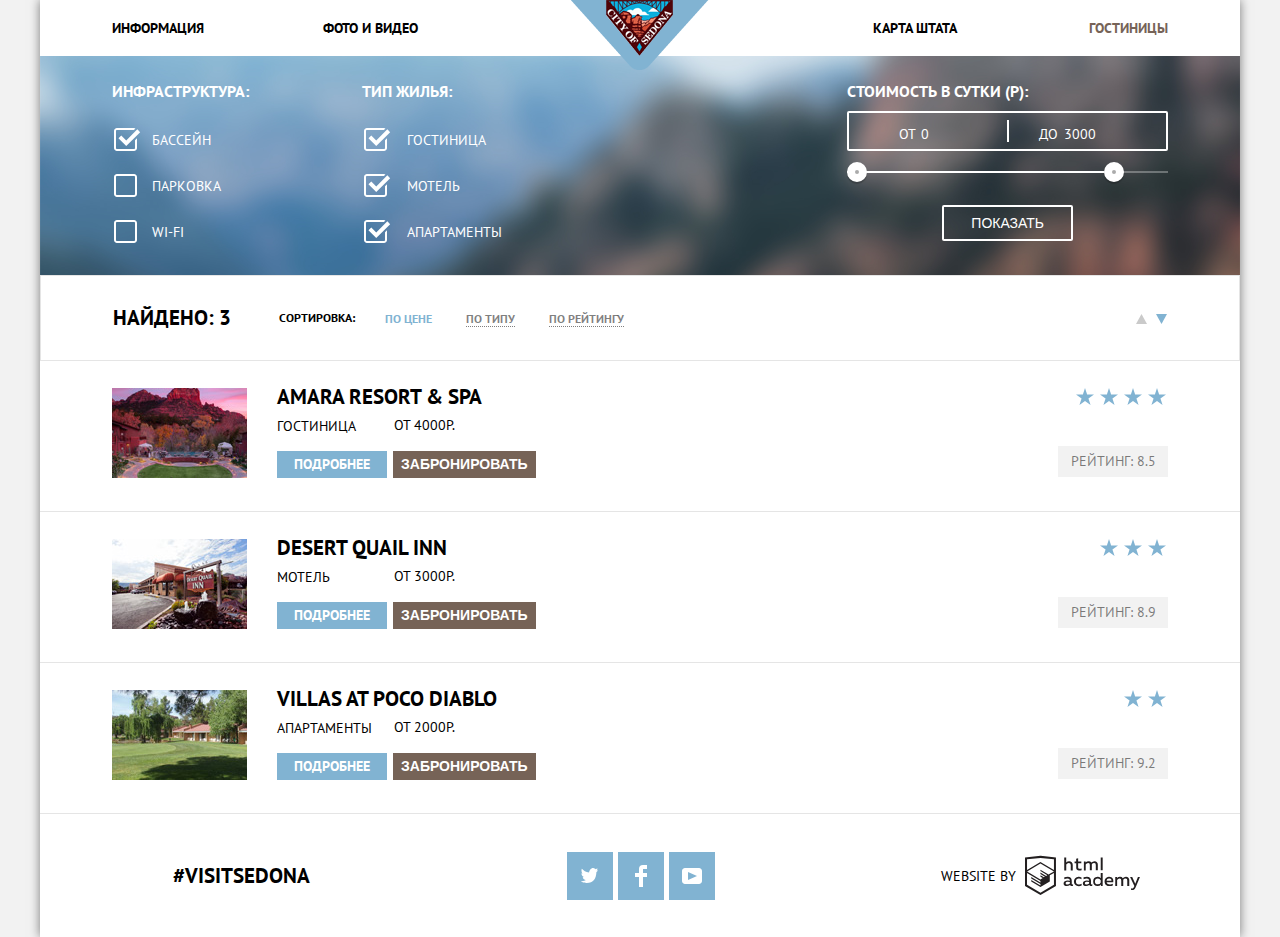
==== commit f8650a01: "Доработал замечания по критериям" ====
--- a/hotels.html
+++ b/hotels.html
@@ -8,7 +8,6 @@
     <link href="css/style.css" rel="stylesheet">
   </head>
   <body>
-  	<!-- Меню -->
   	<div class="main-wrapper">
 		<header class="main-header">
 			<nav class="main-menu">
@@ -32,7 +31,6 @@
 			</nav>
 		</header>
 		<main class="container">
-			<!-- Форма выбора -->
 			<section class="hotels-filter">
 				<h2 class="visually-hidden">Фильтр отелей</h2>
 				<form class="filter-form" action="https://echo.htmlacademy.ru" method="post">
@@ -85,10 +83,8 @@
      						</div>
       					<button class="filter-btn" type="submit">Показать</button>
 					</fieldset>
-					
 				</form>
 			</section>
-			<!-- Сортировка -->
 			<section class="hotels-results">
 				<h2 class="visually-hidden">Список гостиниц</h2>
 				<div class="hotel-filter-wrapper">
@@ -116,8 +112,6 @@
 						</a>
 					</div>
 				</div>
-			<!-- Список гостиниц -->
-					<!-- 1-й -->
 				<ul class="hotels-list">
 					<li class="hotel-item">
 						<p class="hotel-img">	
@@ -146,7 +140,6 @@
 							</div>
 						</div>
 					</li>
-					<!-- 2-ой -->
 					<li class="hotel-item">
 						<p class="hotel-img">
 							<img src="img/hotel2.jpg" width="135" height="90" alt="Desert Quail Inn">
@@ -173,7 +166,6 @@
 							</div>
 						</div>
 					</li>
-					<!-- 3-й -->
 					<li class="hotel-item">
 						<p class="hotel-img">
 							<img src="img/hotel3.jpg" width="135" height="90" alt="Villas at Poco Diablo">
@@ -203,7 +195,6 @@
 			</section>
 		</main>
 		<footer class="main-footer-hotels">
-			<!-- Контакты -->
 			<h2 class="visually-hidden">Контакты</h2>
 			<div class="footer-hashtag">
 				<p class="hashtag">#Visitsedona</p>
--- a/css/style.css
+++ b/css/style.css
@@ -1,13 +1,11 @@
 body {
 	margin: 0;
 	padding: 0;
-	
 	font-family: "PT Sans", Arial, sans-serif;
 	font-size: 14px;
 	line-height: 21px;
 	font-weight: bold;
 	text-transform: uppercase;
-
 	background-color: #f2f2f2;
 }
 
@@ -15,33 +13,27 @@
   	text-decoration: none;
 }
 
-
 .visually-hidden {
 	position: absolute;
-  	clip: rect(0 0 0 0);
-  	width: 1px;
-  	height: 1px;
-  	margin: -1px;
-}
-
+	clip: rect(0 0 0 0);
+	width: 1px;
+	height: 1px;
+	margin: -1px;
+}
 
 .main-wrapper {
 	position: relative;
 	width: 1200px;
 	margin: 0 auto;
-
 	background-color: white;
 	box-shadow: 0 0 10px rgba(0,0,0,0.5)
 }
-
 
 .main-menu {
 	position: relative;
 	padding: 15px 0px;
-
 	font-size: 14px;
 	line-height: 26px;
-
 	color: #ffffff;
 	background-color: #ffffff;	
 }
@@ -54,23 +46,20 @@
 	z-index: 100;
 }
 
-
 .navigation {
 	display: flex;
 	flex-direction: row;
 	align-items: center;
-
 	padding: 0;
 	margin: 0;
 	max-width: 1200px;
 	padding-left: 6%;
 	padding-right: 6%;
 	list-style: none;
-
 }
 
 .navigation-item {	
-  	width: 20%;
+	width: 20%;
 }
 
 .navigation-item:nth-of-type(1),
@@ -87,12 +76,9 @@
 	margin-right: 20%;
 }
 
-/*ссылки в меню навигации*/
-
 .navigation-item-link {
 	text-decoration: none;
 	color: #000;
-
 }
 
 .navigation-item-link:hover,
@@ -108,14 +94,11 @@
 	color: #766357;
 }
 
-/*main*/
-
 .container {
 	background-color: #fff;
 	text-align: center;
 }
 
-/*картинка фона*/
 .promo {
 	position: relative;
 }
@@ -129,20 +112,15 @@
 	content: "";
 	bottom: 0;
 	left: 0;
-
 	width: 100%;
 	height: 57px;
-
 	background-image: url(../img/background-image-bottom.png);
 	background-repeat: no-repeat;
 }
 
-
-/* Преимущества */
 .reasons-city {
 	margin-top: 60px;
 	margin-bottom: 0;
-
 	font-size: 21px;
 	line-height: 26px;
 }
@@ -151,7 +129,6 @@
 	margin: 0;
 	padding-top: 30px;
 	padding-bottom: 50px;
-
 	font-size: 14px;
 	line-height: 24px;
 	font-weight: normal;
@@ -162,20 +139,16 @@
 	list-style: none;
 	display: flex;
 	flex-wrap: wrap;
-
 	padding: 0;
 	margin: 0;
 }
-
 
 .reasons-item {
 	box-sizing: border-box;
 	width: 33.33%;
-
 	font-size: 21px;
 	line-height: 21px;
 	font-weight: normal;
-
 	background-color: #81b3d2;
 	color: white;
 }
@@ -192,12 +165,9 @@
 	line-height: 21px;
 	text-align: center;
 	font-weight: normal;
-
 	background-color: #eee;
 	color: black;
 }
-
-/*списки преимуществ*/
 
 .reasons-name {
 	margin-top: 47px;
@@ -208,14 +178,11 @@
 .reasons-number,
 .reasons-text {
 	margin-top: 25px;
-
-	font-size: 14px;
-
+	font-size: 14px;
 }
 
 .reasons-item .reasons-text {
 	margin-top: 20px;
-
 	font-size: 14px;
 }
 
@@ -225,7 +192,8 @@
 }
 
 .features-caption {
-	margin-bottom: 25px;
+	margin-bottom: 28px;
+	margin-top: 24px;
 	font-weight: bold;
 	font-size: 21px;
 	line-height: 21px;
@@ -234,9 +202,7 @@
 .features-item {
 	box-sizing: border-box;
 	width: 33.33%;
-
 	text-align: center;
-
 	padding: 60px 72px 70px 72px;
 	margin: 0;
 	align-self: center;
@@ -253,7 +219,6 @@
 .features-text {
 	font-size: 14px;
 	line-height: 21px;
-	
 	font-weight: normal;
 }
 
@@ -262,11 +227,10 @@
 	content: "";
 	width: 75px;
 	height: 72px;
-
+	vertical-align: middle;
 	background-image: url("../img/apartments.svg");
 	background-repeat: no-repeat;
 	color: #81b3d2;
-
 }
 
 .features-item:nth-of-type(2):before {
@@ -274,12 +238,10 @@
 	content: "";
 	width: 74px;
 	height: 70px;
-
+	vertical-align: middle;
 	background-image: url("../img/burger.svg");
 	background-repeat: no-repeat;
 	color: #81b3d2;
-
-
 }
 
 .features-item:nth-of-type(3):before {
@@ -287,22 +249,15 @@
 	content: "";
 	width: 64px;
 	height: 76px;
-
+	vertical-align: middle;
 	background-image: url("../img/souvenire.svg");
 	background-repeat: no-repeat;
 	color: #81b3d2;
-}
-
-/*Поиск гостиницы в Седоне*/
-
-.booking {
-	/*position: relative;*/
 }
 
 .booking-interesting {
 	margin-top: 50px;
 	margin-bottom: 25px;
-
 	font-size: 30px;
 	line-height: 36px;
 }
@@ -310,7 +265,6 @@
 .booking-text {
 	margin-bottom: 47px;
 	margin-top: 0;
-
 	font-size: 14px;
 	line-height: 24px;
 	font-weight: normal;
@@ -319,12 +273,10 @@
 .booking-form-btn {
 	padding: 30px;
 	width: 568px;
-
 	font-size: 21px;
 	line-height: 26px;	
 	font-weight: bold;
 	text-transform: uppercase;
-
 	background-color: #766357;
 	color: #fff;
 	cursor: pointer;
@@ -340,47 +292,40 @@
 	color: rgba(255,255,255, 0.5);
 }
 
-
 .calendar {
 	position: absolute;
 	right: 4px;
 	top: 4px;
-
 	padding: 0;
 	width: 21px;
 	height: 22px;
-
+	text-transform: inherit;
 	border: none;
 	cursor: pointer;
 	background-color: transparent;
 }
-/* Цвет календаря */
 
 .calendar-icon {
 	position: absolute;
 	right: 0px;
 	top: -1px;
-
 	padding: 5px;
 	width: 21px;
 	height: 22px;
 	fill: #a9a9a9;
-
 }
 .calendar-icon:hover {
 	fill: black; 
 }
-
 .calendar-icon:active {
 	fill: #81b3d2;
 }
 
 .hotels-search {
 	position: absolute;
-
-	transform: translateX(-50%);
-	display: inline-block;
-
+	left: 316px;
+	display: inline-block;
+	vertical-align: middle;
 	background-color: #fff;
 	box-shadow: 0 0 10px rgba(0, 0, 0, 0.3)
 }
@@ -388,16 +333,13 @@
 .find-btn {
 	padding: 16px;
 	width: 458px;
-
 	text-transform: uppercase;
 	font-size: 21px;
 	line-height: 26px;
 	text-align: center;
 	font-weight: bold;
-
 	color: #fff;
 	background-color: #81b3d2;
-	
 	border: none;
 	cursor: pointer;
 }
@@ -411,19 +353,15 @@
 	color: rgba(255,255,255, 0.5);
 }
 
-/*форма поиска*/
 .hotels-search-item {
 	position: relative;
-
 	display: flex;
 	justify-content: space-between;
-	
 	margin-bottom: 30px;
 	margin-top: 0;
 }
 
 .hotels-search-item label {
-
 	align-self: center;
 }
 
@@ -434,15 +372,15 @@
 .date-input {
 	box-sizing: border-box;
 	width: 346px;
+	height: 38px;
 	padding: 6px 0;
 	padding-left: 15px;
 	padding-right: 35px;
-
+	margin-left: 19px;
 	font-size: 14px;
 	line-height: 26px;
 	font-weight: bold;
 	text-transform: uppercase;
-
 	background-color: #f2f2f2;
 	border: none;
 }
@@ -454,7 +392,6 @@
 .hotels-search-item input:focus {
 	background-color: white;
 	outline: 2px solid #f2f2f2;
-
 }
 
 .count-search-item button:nth-of-type(1) {
@@ -472,18 +409,15 @@
 .count-search-item {
 	width: 458px;
 	margin-bottom: 55px;
-
 }
 
 .count-input {
 	padding: 11px 0px;
 	width: 38px;
-
 	text-align: center;
 	font-size: 14px;
 	font-weight: bold;
 	text-transform: uppercase;
-	
 	background-color: #f2f2f2;
 	border: none;
 
@@ -494,7 +428,6 @@
 	vertical-align: middle;
 	text-align: center;
 	font-size: 14px;
-
 	border: none;
 }
 
@@ -502,15 +435,12 @@
 	padding: 19px 10px;
 	border: none;
 	width: 38px;
-
 	cursor: pointer;
-
 }
 
 .count-minus {
 	background-image: url("../img/sprites-minus.png");
 	background-color: #f2f2f2;
-
 	background-repeat: no-repeat;
 	background-position: 15px 18px;
 }
@@ -518,7 +448,6 @@
 .count-minus:hover {
 	background-image: url("../img/sprites-minus.png");
 	background-color: #f2f2f2;
-
 	background-repeat: no-repeat;
 	background-position: 15px -36px;
 }
@@ -526,7 +455,6 @@
 .count-minus:active {
 	background-image: url("../img/sprites-minus.png");
 	background-color: #f2f2f2;
-
 	background-repeat: no-repeat;
 	background-position: 15px -93px;
 }
@@ -534,7 +462,6 @@
 .count-plus {
 	background-image: url("../img/sprites.png");
 	background-color: #f2f2f2;
-
 	background-repeat: no-repeat;
 	background-position: 15px 14px;
 }
@@ -542,7 +469,6 @@
 .count-plus:hover {
 	background-image: url("../img/sprites.png");
 	background-color: #f2f2f2;
-
 	background-repeat: no-repeat;
 	background-position: 15px -36px;
 }
@@ -550,24 +476,18 @@
 .count-plus:active {
 	background-image: url("../img/sprites.png");
 	background-color: #f2f2f2;
-
 	background-repeat: no-repeat;
 	background-position: 15px -87px;
 }
 
-
-/*footer*/
-/* flex footer*/
 .main-footer {
 	display: flex;
 	justify-content: space-between;
-	min-height: 123px;
-	width: 100%;
-
+	height: 123px;
+	width: 1200px;
 	position: absolute;
 	bottom: 0;
 	left: 0;
-
 	background: rgba(255, 255, 255, 0.8);
 }
 
@@ -575,21 +495,22 @@
 	display: flex;
 	padding: 0;
 	justify-content: space-between;
-	min-height: 123px;
-	width: 100%;
+	height: 123px;
+	width: 1200px;
 }
 
 .footer-hashtag {
 	font-size: 21px;
 	line-height: 26px;
 	align-self: center;
-
 	margin-left: 133px;
 }
 
 .footer-copyright {
 	font-size: 14px;
 	line-height: 26px;
+	margin-right: 100px;
+	align-self: center;
 }
 
 .footer-social {
@@ -613,11 +534,6 @@
 	display: flex;
 }
 
-.footer-copyright {
-	margin-right: 100px;
-	align-self: center;
-
-}
 .footer-copyright .footer-logo {
 	margin-left: 5px;
 }
@@ -655,14 +571,46 @@
 	background-image: url("../img/youtube.svg");
 }
 
-/*hotels- filter*/
+.twitter:hover {
+	background-color: #669ec0;
+}
+
+.twitter:active {
+	background-color: #5496bd;
+}
+
+.facebook:hover {
+	background-color: #669ec0;
+}
+
+.facebook:active {
+	background-color: #5496bd;
+}
+
+.youtube:hover {
+	background-color: #669ec0;
+}
+
+.youtube:active {
+	background-color: #5496bd;
+}
+
+.academy-logo {
+	fill: #231f20;
+}
+
+.academy-logo:hover {
+	fill: #81b3d2;
+}
+
+.academy-logo:active {
+	fill: #bdbbbc;
+}
 
 .hotels-filter {
-
 	background-image: url("../img/filter background.png");
 	background-repeat: no-repeat;
-  	background-position: top center;
-
+	background-position: top center;
 }
 .filter-form {
 	display: flex;
@@ -680,28 +628,22 @@
 	padding-right: 0;
 	margin-right: 0;
 	margin-left: 0;
-	
 	font-size: 16px;
 	text-align: left;
-
 	color: #ffffff;
 	border: none;
-
 }
 
 .filter-form-group:nth-of-type(1) {
-	
 	margin-right: 45px;
-
-}
+}
+
 .filter-form-group:nth-of-type(2) {
-
 	margin-right: 280px;
 }
 
 .filter-form-group:nth-of-type(3) {
 	width: 330px;
-
 	text-align: right;
 	font-weight: normal;
 }
@@ -714,12 +656,10 @@
 	display: block;
 	margin: 0 auto;
 	padding: 6px 27px;
-
 	font-size: 14px;
 	line-height: 20px;
 	color: #ffffff;
 	text-transform: uppercase;
-
 	background: transparent;
 	border: 2px solid #ffffff;
 	border-radius: 2px;
@@ -731,8 +671,6 @@
 	color: black;
 }
 
-
-/* Фильтр */
 .comfort-item .check-name {
 	padding: 0 0 0 20px;
 }
@@ -744,8 +682,8 @@
 .check-item {
 	position: absolute;
 	opacity: 0;
-
-}
+}
+
 .check-item + label {
 	position: relative; 
 	padding: 0 0 0 25px;
@@ -758,7 +696,6 @@
 	left: -20px;
 	width: 27px;
 	height: 27px;
-
 	background-image: url(../img/checkbox-off.svg);
 	background-repeat: no-repeat;
 	background-position: center;
@@ -768,10 +705,9 @@
 	content: '';
 	position: absolute;
 	top: -5px;
-  	left: -18px;
+	left: -18px;
 	width: 27px;
-  	height: 27px;
-
+	height: 27px;
 	background-image: url(../img/checkbox-on.svg);
 	background-repeat: no-repeat;
 	background-position: center;
@@ -781,10 +717,6 @@
 	box-shadow: 0 0 0 2px rgba(129, 179, 210, 0.5);
 }
 
-.checkbox-indicator {
-
-}
-/* Фильтр */
 .comfort-item,
 .hotels-type-item {
 	position: relative;
@@ -792,25 +724,18 @@
 	margin-bottom: 20px;
 }
 
-
-
-/* Сложный фильтр */
 .price-of-day {
 	margin-bottom: 9px;
-
 	text-align: left;
 	font-weight: 700;
 	font-size: 16px;
 	line-height: 21px;
 }
 
-
 .price-controls {
 	position: relative;
-
 	height: 36px;
 	margin-bottom: 20px;
-
 	font-size: 0;
 	text-align: left;
 	border: 2px solid #ffffff;
@@ -822,22 +747,17 @@
 	position: absolute;
 	top: 50%;
 	left: 50%;
-
 	width: 2px;
 	height: 22px;
-
 	background: #ffffff;
 	transform: translate(-50%, -50%);
 }
 
 .price-controls label {
 	display: inline-block;
-
 	font-size: 14px;
 	line-height: 38px;
 	vertical-align: middle;
-
-	
 	cursor: pointer;
 }
 
@@ -849,45 +769,35 @@
 
 .price-controls input {
 	width: 50px;
+	height: 40px;
 	margin: 0;
-
-
 	color: inherit;
 	font: inherit;
-
-	
 	background: none;
 	border: none;
 }
 
 .range-controls {
 	position: relative;
-
 	margin-bottom: 32px;
-
-
 }
 
 .range-controls .scale {
 	height: 2px;
-
 	background: rgba(255, 255, 255, 0.3);
 }
 
 .range-controls .bar {
 	width: 80%;
 	height: 2px;
-
 	background: #ffffff;
 }
 
 .range-toggle {
 	position: absolute;
 	top: -9px;
-
 	width: 4px;
 	height: 4px;
-
 	background: #ababab;
 	border: 8px solid #ffffff;
 	border-radius: 50%;
@@ -906,7 +816,6 @@
 .range-toggle-max {
 	left: 80%;
 }
-
 
 .comfort,
 .hotels-type {
@@ -916,22 +825,17 @@
 	padding-top: 25px;
 }
 
-
-
 .comfort-item,
 .hotels-type-item label {
 	font-size: 14px;
 	line-height: 26px;
 	font-weight: normal;
 }
-
 
 .comfort-check {
 	font-size: 16px;
 	line-height: 21px;
-
-}
-
+}
 
 .hotels-results h3 {
 	font-size: 21px;
@@ -947,15 +851,11 @@
 	line-height: 26px;
 }
 
-/*сортировка*/
-
 .hotel-sorting-btn {
 	font-size: 12px;
 	line-height: 18px;
-
 	border-bottom: 1px dotted;
 	color: rgba(0,0,0, 0.5);
-
 }
 
 .hotel-sorting-btn:hover {
@@ -971,8 +871,8 @@
 }
 
 .sorting-active .hotel-sorting-btn {
+	border: none;
 	color: #81b3d2;
-	/*font-weight: normal;*/
 }
 
 .sorting-active .hotel-sorting-btn:hover {
@@ -989,8 +889,7 @@
 	height: 10px;
 	margin-right: 5px;
 	vertical-align: text-top;
-	
-	fill:rgba(0,0,0, 0.5);
+	fill: #cacaca;
 }
 
 .sort-up-color:hover {
@@ -1005,7 +904,6 @@
 	width: 11px;
 	height: 10px;
 	vertical-align: text-top;
-
 	fill: #81b3d2;
 }
 
@@ -1016,8 +914,6 @@
 .sort-down-color:active {
 	fill: #81b3d2;
 }
-
-/*Список отелей*/
 
 .hotels-list {
 	padding: 0;
@@ -1027,10 +923,8 @@
 
 .hotel-name {
 	text-decoration: none;
-
 	font-size: 21px;
 	line-height: 26px;
-
 	color: #000;
 }
 
@@ -1041,18 +935,15 @@
 .hotel-name:active {
 	color: rgba(0,0,0, 0.5);
 }
-
 
 .hotel-more-info {
 	display: inline-block;
 	margin-top: 14px;
 	margin-right: 6px;
 	padding: 3px 17px;
-
 	font-size: 14px;
 	line-height: 21px;
 	vertical-align: middle;
-
 	background-color: #81b3d2;
 	color: #fff;
 }
@@ -1070,17 +961,14 @@
 .hotel-btn-booking {
 	padding: 3px 8px;
 	margin-top: 14px;
-
 	font-size: 14px;
 	line-height: 21px;
 	text-align: center;
 	font-weight: bold;
 	text-transform: uppercase;
 	vertical-align: middle;
-
 	background-color: #766357;
 	color: #fff;
-
 	border: none;
 	cursor: pointer;
 }
@@ -1094,7 +982,6 @@
 	color: rgba(255,255,255, 0.5);
 }
 
-
 .star-item {
 	display: inline-block;
 	text-align: right;
@@ -1103,66 +990,50 @@
 	color: #81b3d2;
 	width: 20px;
 	height: 20px;
-
-}
-
-/*отели*/
+}
 
 .hotel-filter-wrapper {
 	display: flex;
 	justify-content: space-between;
-
 	padding: 8px 72px;
-
 	border: 1px solid #e5e5e5;
 }
 
 .hotel-sorting-wrapper {
 	display: flex;
 	align-items: center;
-
 }
 
 .hotels-sorting-parameters .hotels-sorting {
 	display: inline-block;
 	padding-left: 30px;
-
-	vertical-align: middle;
-	
+	vertical-align: middle;
 }
 
 .hotel-sorting-title {
-
 	padding-left: 48px;
-
 }
 
 .hotels-sorting-parameters {
 	padding: 0;
 	margin: 0;
 	list-style: none;
-
-}
-
+}
 
 .triangle-wrapper {
 	align-self: center;
 }
-
 .hotel-item {
 	padding: 13px 72px;
 	display: flex;
 	border-bottom: 1px solid #e5e5e5;
 }
 
-
 .hotel-img {
 	font-size: 14px;
 	line-height: 21px;
 	font-weight: normal;
-
-}
-
+}
 
 .hotel-item-wrapper {
 	display: flex;
@@ -1173,19 +1044,17 @@
 	margin-left: 30px;
 	width: 40%;
 	text-align: left;
-
 }
 
 .hotel-content-wrapper h3 {
 	padding-top: 10px;
 	padding-bottom: 5px;
-
 	margin: 0;
 }
 .hotel-type {
 	display: inline-block;
+	vertical-align: middle;
 	width: 100px;
-
 }
 
 .hotel-price {
@@ -1195,17 +1064,16 @@
 .content-buttons-wrapper {
 	display: inline-block;
 	align-self: center;
+	vertical-align: middle;
 	font-size: 0;
 }
 
 .rating {
 	width: 110px;
-	
 	padding: 5px 0px;
 	margin-top: 20px;
 	margin-bottom: 0;
 	font-weight: normal;
-
 	color: rgba(0, 0, 0, 0.5);
 	background-color: #f2f2f2;
 }
@@ -1215,10 +1083,8 @@
 }
 
 .star-rating {
-
 	margin-bottom: 32px;
 	text-align: right;
-	
 }
 
 .hotel-item-wrapper span {
@@ -1227,3 +1093,6 @@
 	font-weight: normal;
 }
 
+.hide-modal {
+	display:none;
+}